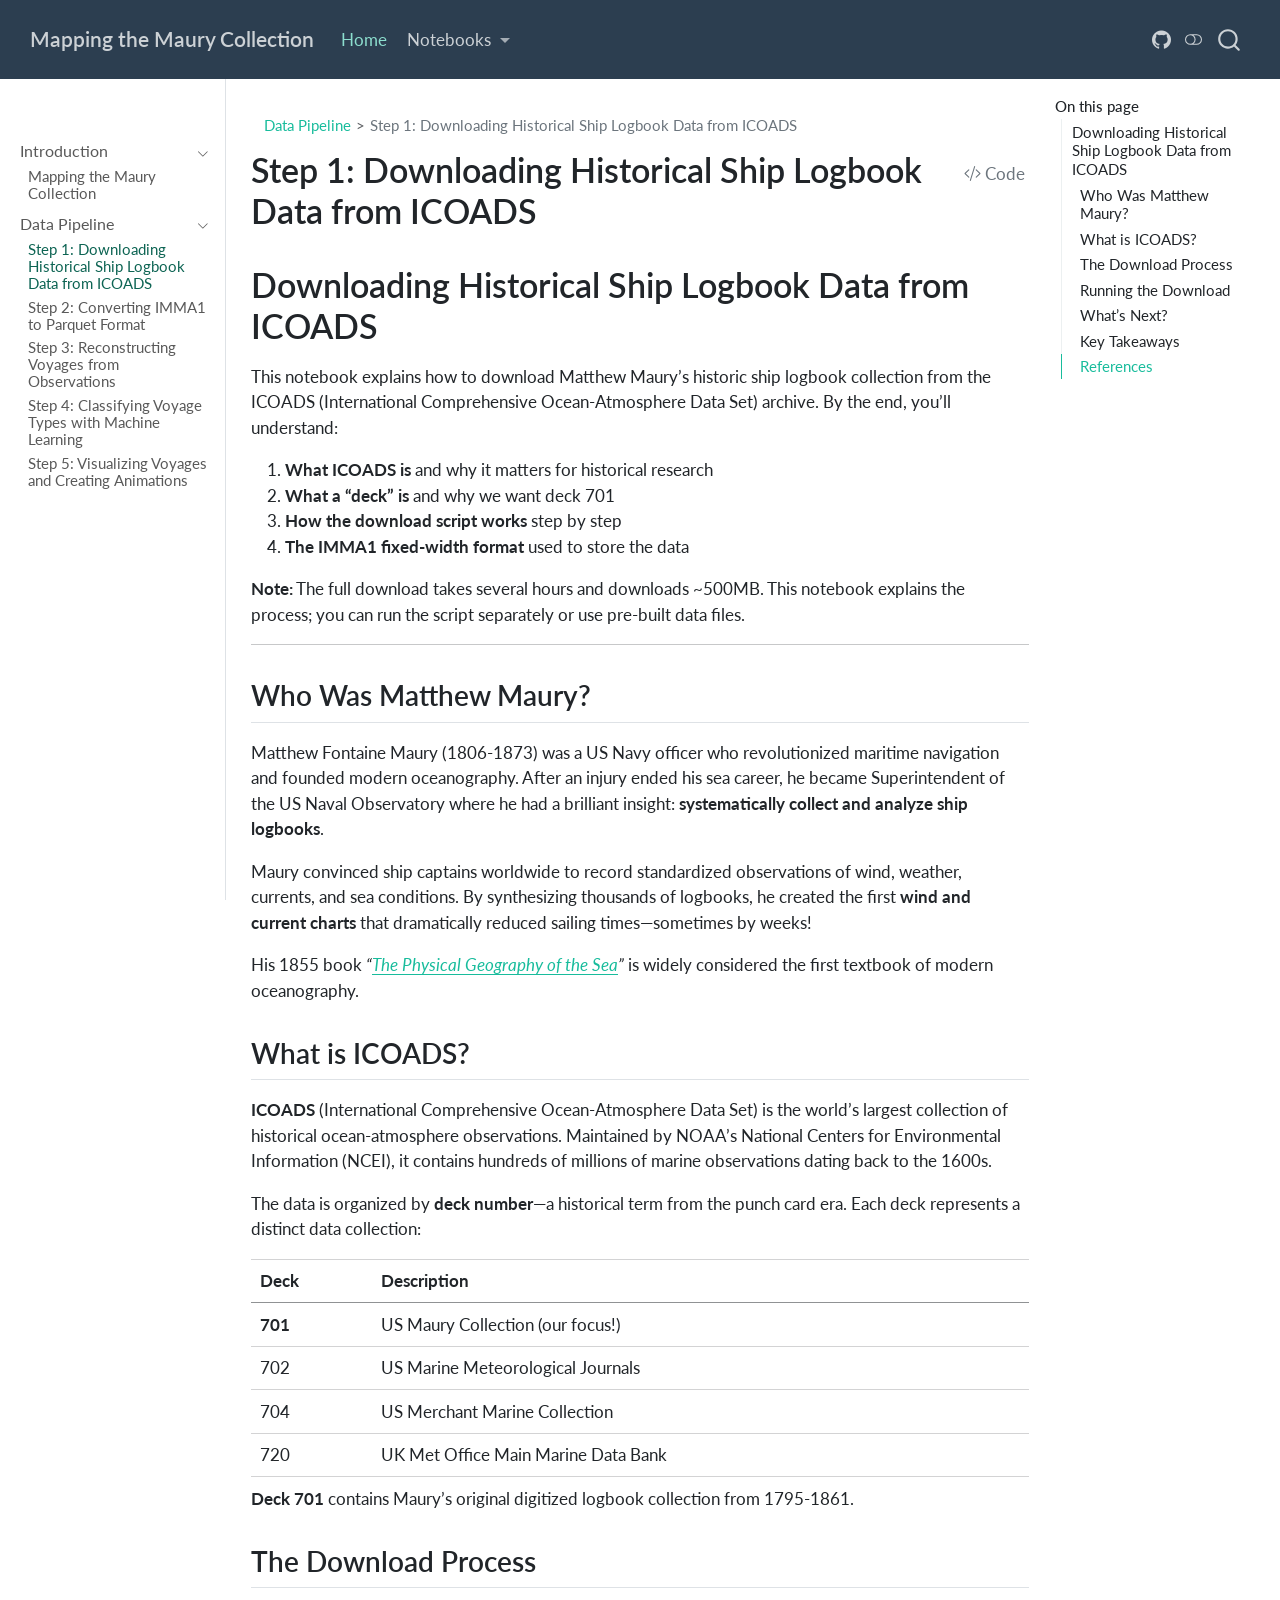
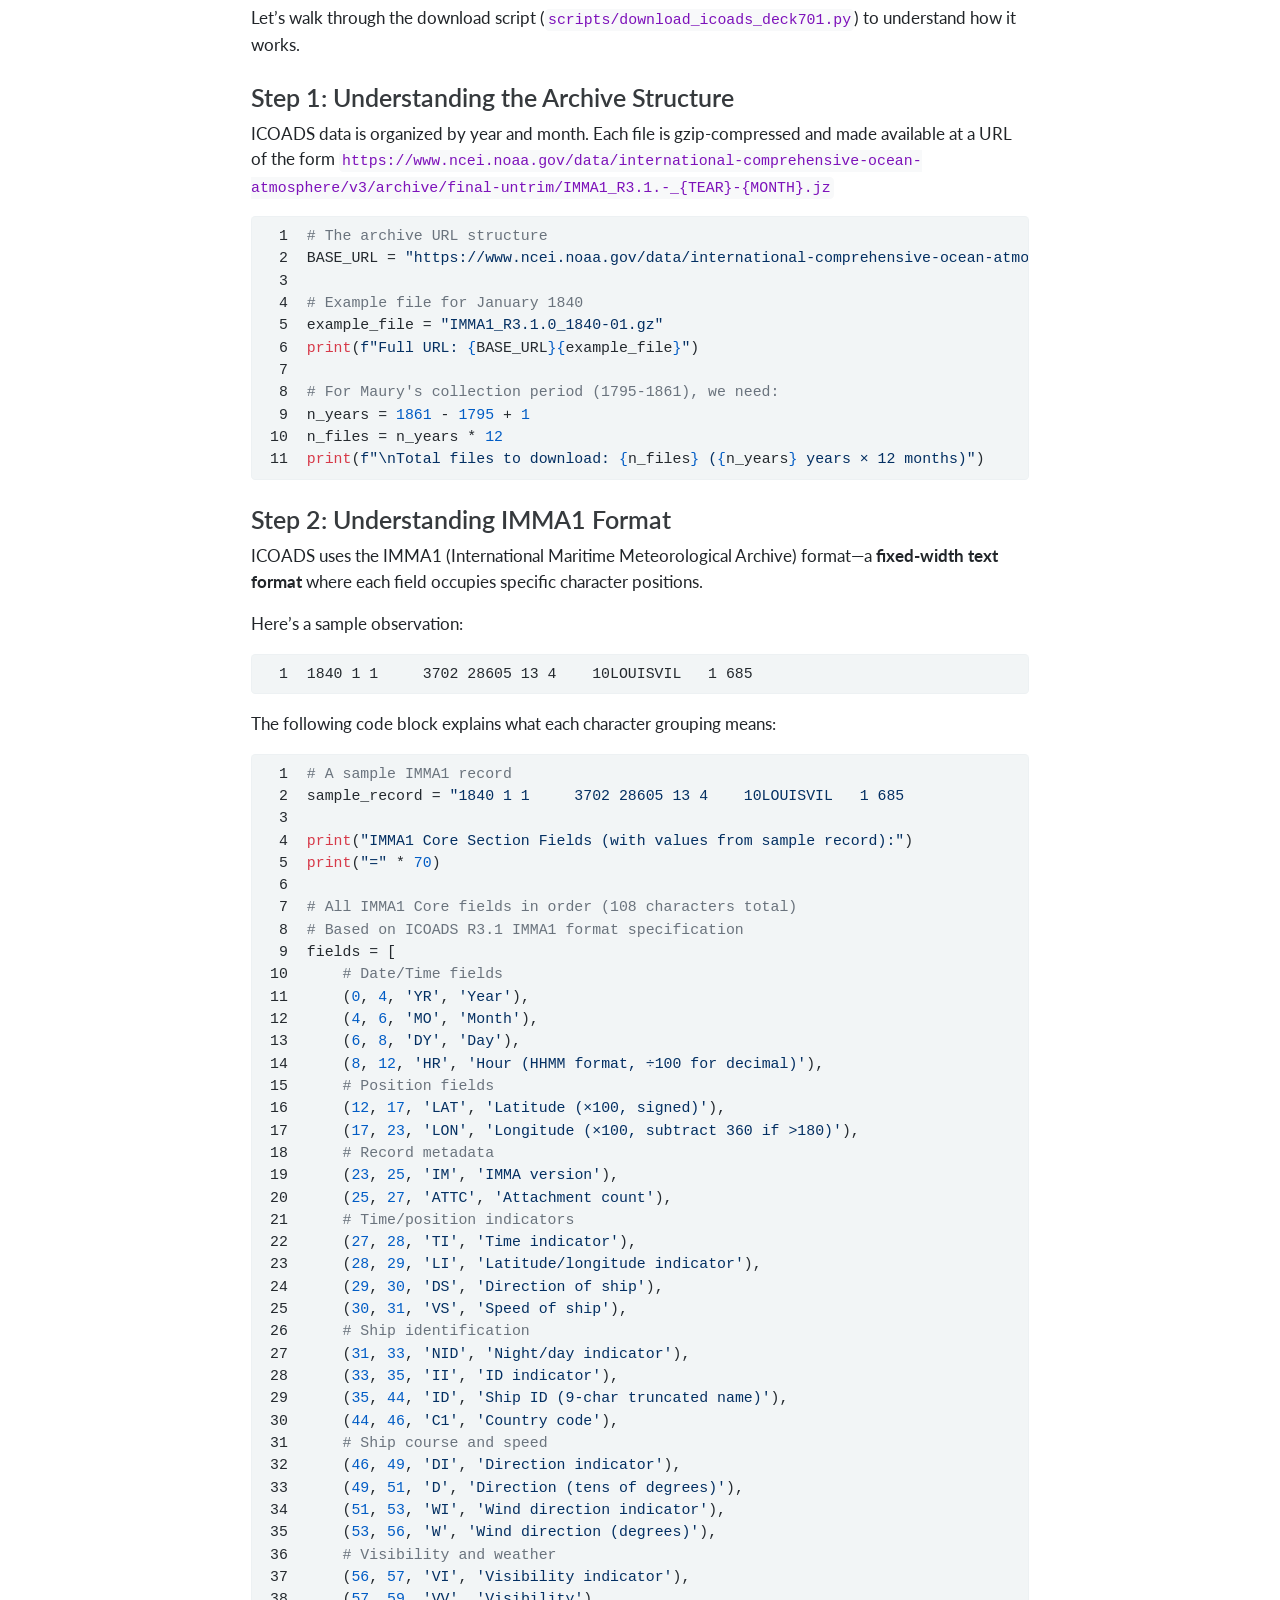
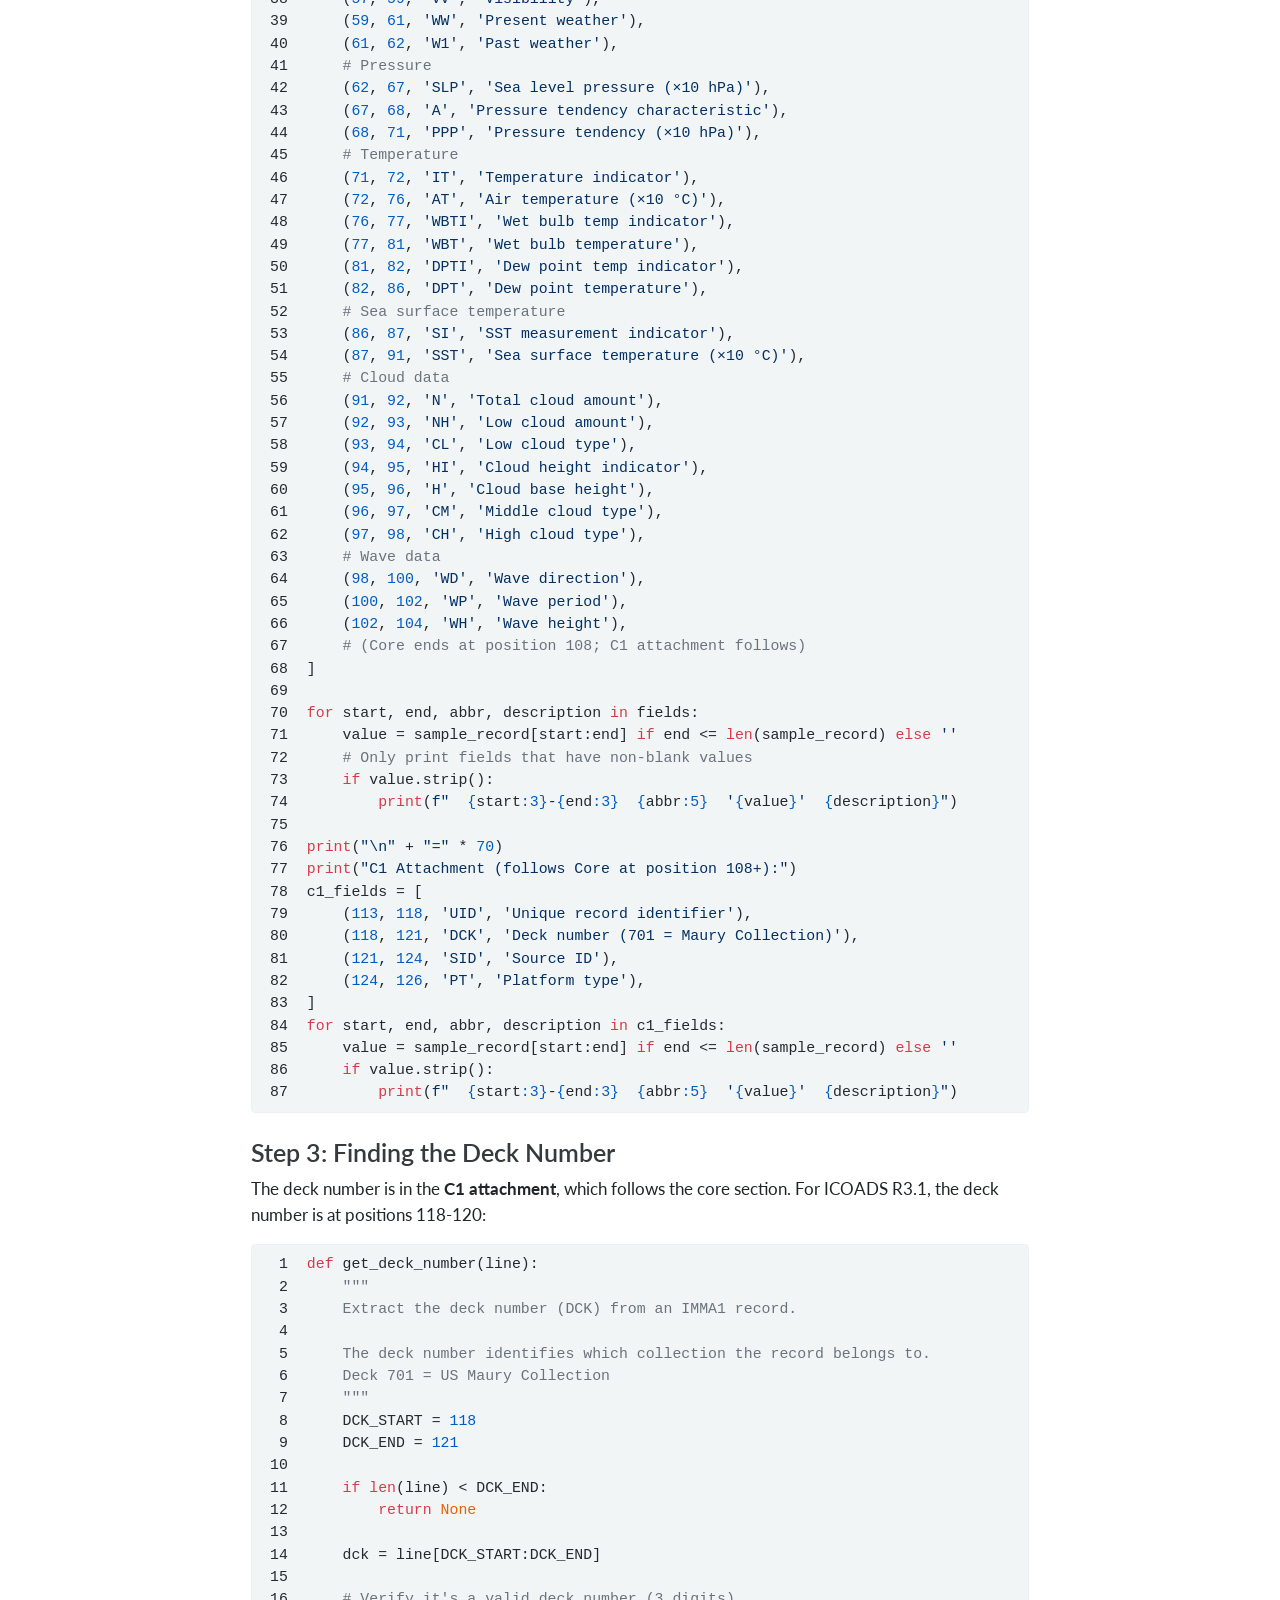
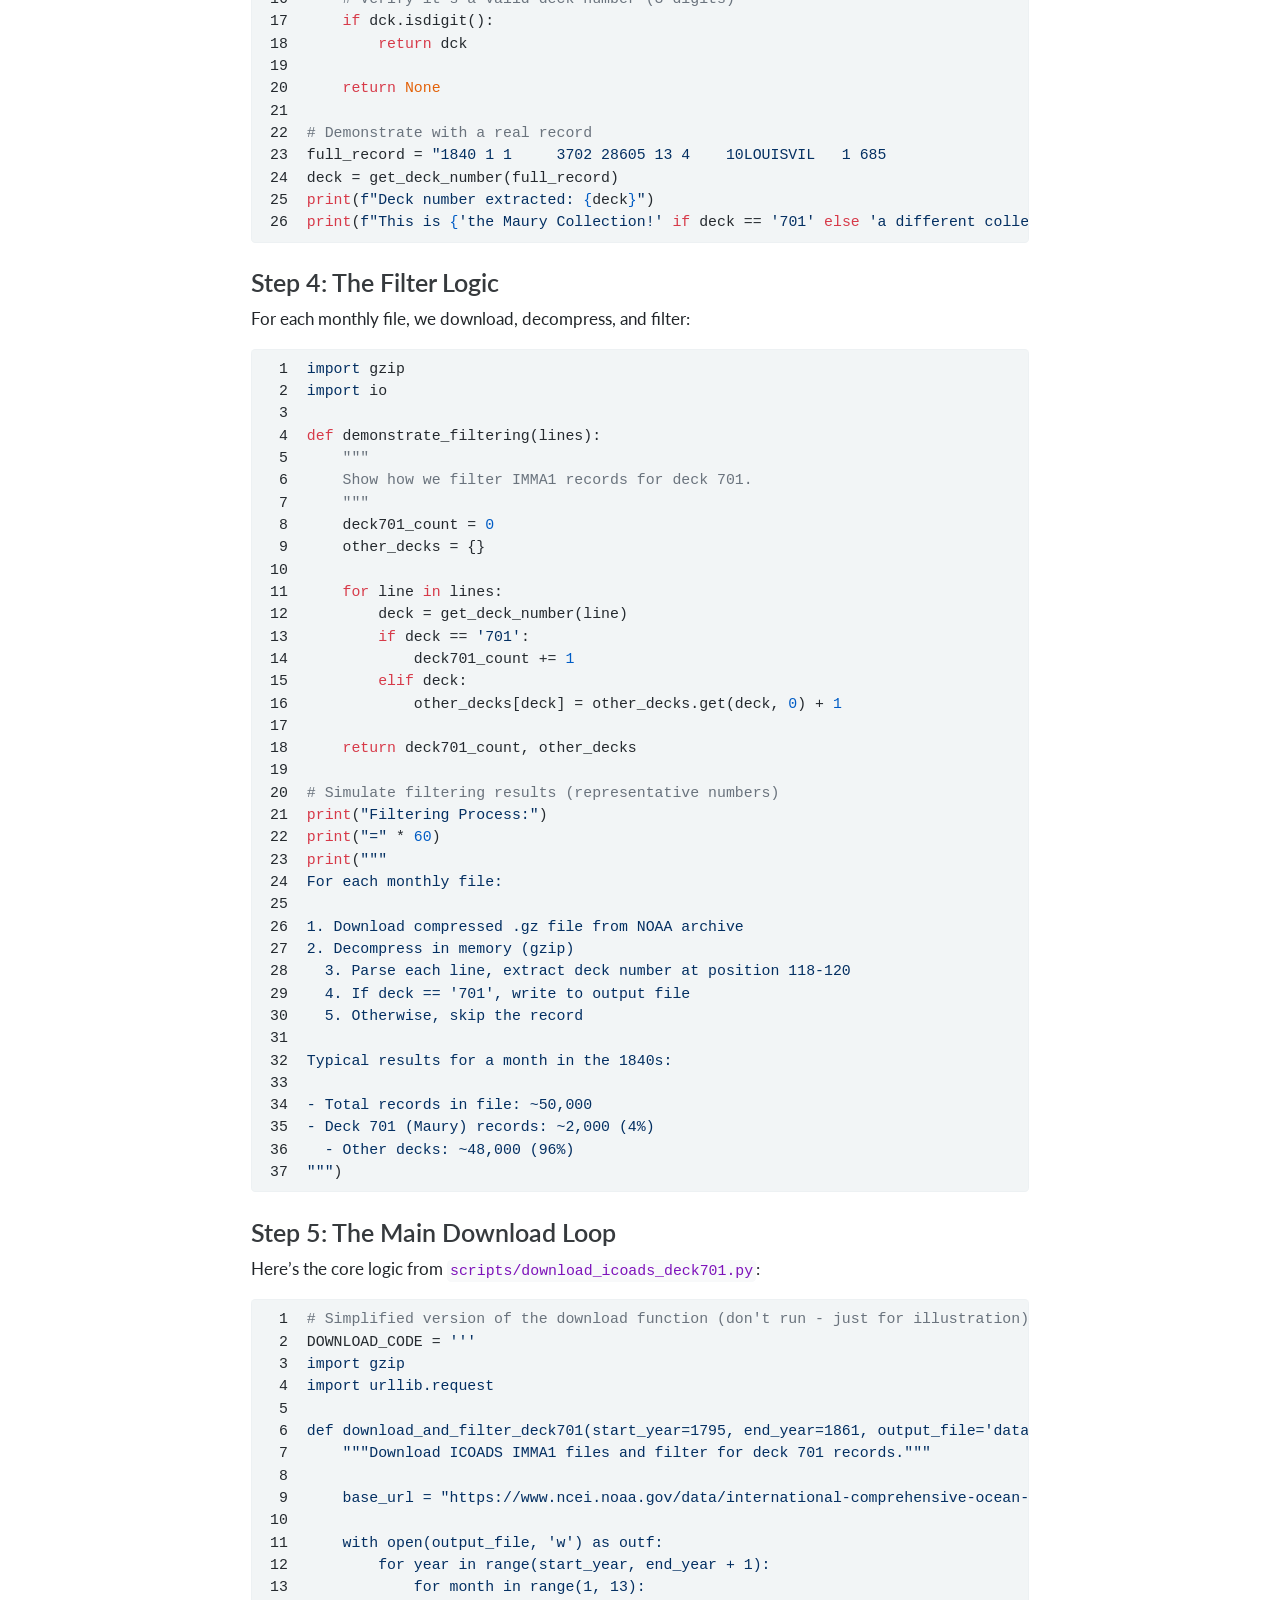
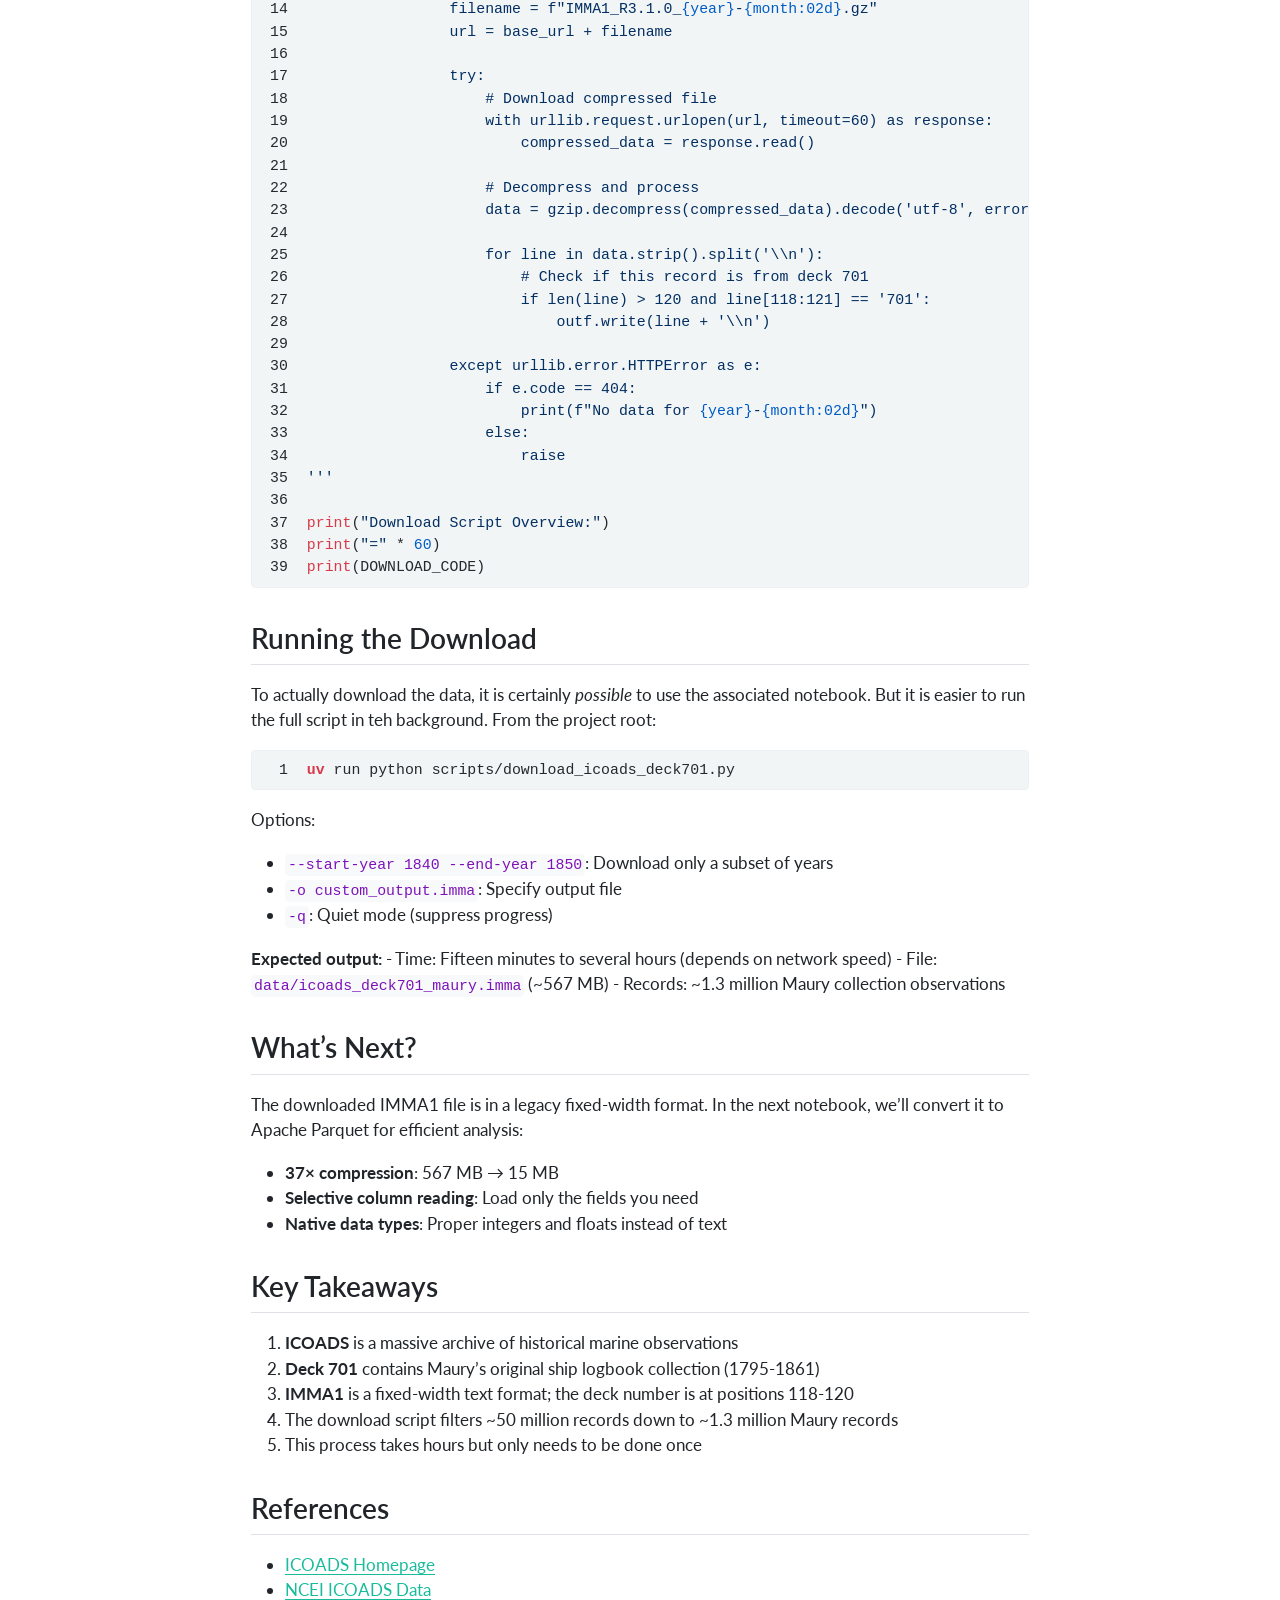
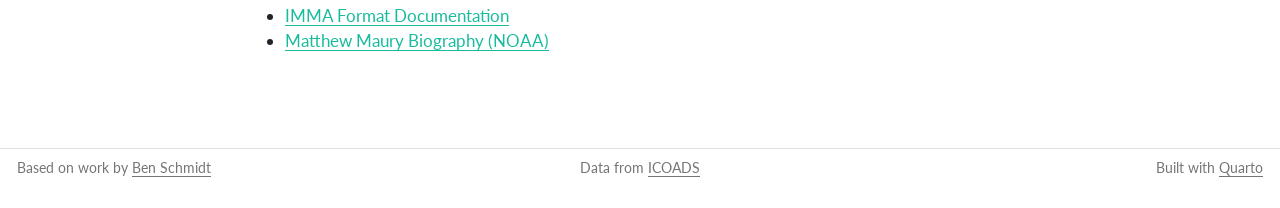
==== notebooks/01_download_icoads.html @ 95c48d53 "Built site for gh-pages" ====
<!DOCTYPE html>
<html xmlns="http://www.w3.org/1999/xhtml" lang="en" xml:lang="en"><head>

<meta charset="utf-8">
<meta name="generator" content="quarto-1.7.29">

<meta name="viewport" content="width=device-width, initial-scale=1.0, user-scalable=yes">


<title>Step 1: Downloading Historical Ship Logbook Data from ICOADS – Mapping the Maury Collection</title>
<style>
code{white-space: pre-wrap;}
span.smallcaps{font-variant: small-caps;}
div.columns{display: flex; gap: min(4vw, 1.5em);}
div.column{flex: auto; overflow-x: auto;}
div.hanging-indent{margin-left: 1.5em; text-indent: -1.5em;}
ul.task-list{list-style: none;}
ul.task-list li input[type="checkbox"] {
  width: 0.8em;
  margin: 0 0.8em 0.2em -1em; /* quarto-specific, see https://github.com/quarto-dev/quarto-cli/issues/4556 */ 
  vertical-align: middle;
}
/* CSS for syntax highlighting */
html { -webkit-text-size-adjust: 100%; }
pre > code.sourceCode { white-space: pre; position: relative; }
pre > code.sourceCode > span { display: inline-block; line-height: 1.25; }
pre > code.sourceCode > span:empty { height: 1.2em; }
.sourceCode { overflow: visible; }
code.sourceCode > span { color: inherit; text-decoration: inherit; }
div.sourceCode { margin: 1em 0; }
pre.sourceCode { margin: 0; }
@media screen {
div.sourceCode { overflow: auto; }
}
@media print {
pre > code.sourceCode { white-space: pre-wrap; }
pre > code.sourceCode > span { text-indent: -5em; padding-left: 5em; }
}
pre.numberSource code
  { counter-reset: source-line 0; }
pre.numberSource code > span
  { position: relative; left: -4em; counter-increment: source-line; }
pre.numberSource code > span > a:first-child::before
  { content: counter(source-line);
    position: relative; left: -1em; text-align: right; vertical-align: baseline;
    border: none; display: inline-block;
    -webkit-touch-callout: none; -webkit-user-select: none;
    -khtml-user-select: none; -moz-user-select: none;
    -ms-user-select: none; user-select: none;
    padding: 0 4px; width: 4em;
  }
pre.numberSource { margin-left: 3em;  padding-left: 4px; }
div.sourceCode
  {   }
@media screen {
pre > code.sourceCode > span > a:first-child::before { text-decoration: underline; }
}
</style>


<script src="../site_libs/quarto-nav/quarto-nav.js"></script>
<script src="../site_libs/quarto-nav/headroom.min.js"></script>
<script src="../site_libs/clipboard/clipboard.min.js"></script>
<script src="../site_libs/quarto-search/autocomplete.umd.js"></script>
<script src="../site_libs/quarto-search/fuse.min.js"></script>
<script src="../site_libs/quarto-search/quarto-search.js"></script>
<meta name="quarto:offset" content="../">
<script src="../site_libs/quarto-html/quarto.js" type="module"></script>
<script src="../site_libs/quarto-html/tabsets/tabsets.js" type="module"></script>
<script src="../site_libs/quarto-html/popper.min.js"></script>
<script src="../site_libs/quarto-html/tippy.umd.min.js"></script>
<script src="../site_libs/quarto-html/anchor.min.js"></script>
<link href="../site_libs/quarto-html/tippy.css" rel="stylesheet">
<link href="../site_libs/quarto-html/quarto-syntax-highlighting-bcbce66894bfa8e7e94e40e0186b9bb8.css" rel="stylesheet" class="quarto-color-scheme" id="quarto-text-highlighting-styles">
<link href="../site_libs/quarto-html/quarto-syntax-highlighting-dark-4e7a6ecc11b04d2331dcee725084a9de.css" rel="stylesheet" class="quarto-color-scheme quarto-color-alternate" id="quarto-text-highlighting-styles">
<link href="../site_libs/quarto-html/quarto-syntax-highlighting-bcbce66894bfa8e7e94e40e0186b9bb8.css" rel="stylesheet" class="quarto-color-scheme-extra" id="quarto-text-highlighting-styles">
<script src="../site_libs/bootstrap/bootstrap.min.js"></script>
<link href="../site_libs/bootstrap/bootstrap-icons.css" rel="stylesheet">
<link href="../site_libs/bootstrap/bootstrap-3a2f3671387184ead6911a8887545cfe.min.css" rel="stylesheet" append-hash="true" class="quarto-color-scheme" id="quarto-bootstrap" data-mode="light">
<link href="../site_libs/bootstrap/bootstrap-dark-a3474c4e671de74f2cc29ca289497754.min.css" rel="stylesheet" append-hash="true" class="quarto-color-scheme quarto-color-alternate" id="quarto-bootstrap" data-mode="dark">
<link href="../site_libs/bootstrap/bootstrap-3a2f3671387184ead6911a8887545cfe.min.css" rel="stylesheet" append-hash="true" class="quarto-color-scheme-extra" id="quarto-bootstrap" data-mode="light">
<script id="quarto-search-options" type="application/json">{
  "location": "navbar",
  "copy-button": false,
  "collapse-after": 3,
  "panel-placement": "end",
  "type": "overlay",
  "limit": 50,
  "keyboard-shortcut": [
    "f",
    "/",
    "s"
  ],
  "show-item-context": false,
  "language": {
    "search-no-results-text": "No results",
    "search-matching-documents-text": "matching documents",
    "search-copy-link-title": "Copy link to search",
    "search-hide-matches-text": "Hide additional matches",
    "search-more-match-text": "more match in this document",
    "search-more-matches-text": "more matches in this document",
    "search-clear-button-title": "Clear",
    "search-text-placeholder": "",
    "search-detached-cancel-button-title": "Cancel",
    "search-submit-button-title": "Submit",
    "search-label": "Search"
  }
}</script>


<link rel="stylesheet" href="../styles.css">
</head>

<body class="nav-sidebar docked nav-fixed quarto-light"><script id="quarto-html-before-body" type="application/javascript">
    const toggleBodyColorMode = (bsSheetEl) => {
      const mode = bsSheetEl.getAttribute("data-mode");
      const bodyEl = window.document.querySelector("body");
      if (mode === "dark") {
        bodyEl.classList.add("quarto-dark");
        bodyEl.classList.remove("quarto-light");
      } else {
        bodyEl.classList.add("quarto-light");
        bodyEl.classList.remove("quarto-dark");
      }
    }
    const toggleBodyColorPrimary = () => {
      const bsSheetEl = window.document.querySelector("link#quarto-bootstrap:not([rel=disabled-stylesheet])");
      if (bsSheetEl) {
        toggleBodyColorMode(bsSheetEl);
      }
    }
    const setColorSchemeToggle = (alternate) => {
      const toggles = window.document.querySelectorAll('.quarto-color-scheme-toggle');
      for (let i=0; i < toggles.length; i++) {
        const toggle = toggles[i];
        if (toggle) {
          if (alternate) {
            toggle.classList.add("alternate");
          } else {
            toggle.classList.remove("alternate");
          }
        }
      }
    };
    const toggleColorMode = (alternate) => {
      // Switch the stylesheets
      const primaryStylesheets = window.document.querySelectorAll('link.quarto-color-scheme:not(.quarto-color-alternate)');
      const alternateStylesheets = window.document.querySelectorAll('link.quarto-color-scheme.quarto-color-alternate');
      manageTransitions('#quarto-margin-sidebar .nav-link', false);
      if (alternate) {
        // note: dark is layered on light, we don't disable primary!
        enableStylesheet(alternateStylesheets);
        for (const sheetNode of alternateStylesheets) {
          if (sheetNode.id === "quarto-bootstrap") {
            toggleBodyColorMode(sheetNode);
          }
        }
      } else {
        disableStylesheet(alternateStylesheets);
        enableStylesheet(primaryStylesheets)
        toggleBodyColorPrimary();
      }
      manageTransitions('#quarto-margin-sidebar .nav-link', true);
      // Switch the toggles
      setColorSchemeToggle(alternate)
      // Hack to workaround the fact that safari doesn't
      // properly recolor the scrollbar when toggling (#1455)
      if (navigator.userAgent.indexOf('Safari') > 0 && navigator.userAgent.indexOf('Chrome') == -1) {
        manageTransitions("body", false);
        window.scrollTo(0, 1);
        setTimeout(() => {
          window.scrollTo(0, 0);
          manageTransitions("body", true);
        }, 40);
      }
    }
    const disableStylesheet = (stylesheets) => {
      for (let i=0; i < stylesheets.length; i++) {
        const stylesheet = stylesheets[i];
        stylesheet.rel = 'disabled-stylesheet';
      }
    }
    const enableStylesheet = (stylesheets) => {
      for (let i=0; i < stylesheets.length; i++) {
        const stylesheet = stylesheets[i];
        if(stylesheet.rel !== 'stylesheet') { // for Chrome, which will still FOUC without this check
          stylesheet.rel = 'stylesheet';
        }
      }
    }
    const manageTransitions = (selector, allowTransitions) => {
      const els = window.document.querySelectorAll(selector);
      for (let i=0; i < els.length; i++) {
        const el = els[i];
        if (allowTransitions) {
          el.classList.remove('notransition');
        } else {
          el.classList.add('notransition');
        }
      }
    }
    const isFileUrl = () => {
      return window.location.protocol === 'file:';
    }
    const hasAlternateSentinel = () => {
      let styleSentinel = getColorSchemeSentinel();
      if (styleSentinel !== null) {
        return styleSentinel === "alternate";
      } else {
        return false;
      }
    }
    const setStyleSentinel = (alternate) => {
      const value = alternate ? "alternate" : "default";
      if (!isFileUrl()) {
        window.localStorage.setItem("quarto-color-scheme", value);
      } else {
        localAlternateSentinel = value;
      }
    }
    const getColorSchemeSentinel = () => {
      if (!isFileUrl()) {
        const storageValue = window.localStorage.getItem("quarto-color-scheme");
        return storageValue != null ? storageValue : localAlternateSentinel;
      } else {
        return localAlternateSentinel;
      }
    }
    const toggleGiscusIfUsed = (isAlternate, darkModeDefault) => {
      const baseTheme = document.querySelector('#giscus-base-theme')?.value ?? 'light';
      const alternateTheme = document.querySelector('#giscus-alt-theme')?.value ?? 'dark';
      let newTheme = '';
      if(authorPrefersDark) {
        newTheme = isAlternate ? baseTheme : alternateTheme;
      } else {
        newTheme = isAlternate ? alternateTheme : baseTheme;
      }
      const changeGiscusTheme = () => {
        // From: https://github.com/giscus/giscus/issues/336
        const sendMessage = (message) => {
          const iframe = document.querySelector('iframe.giscus-frame');
          if (!iframe) return;
          iframe.contentWindow.postMessage({ giscus: message }, 'https://giscus.app');
        }
        sendMessage({
          setConfig: {
            theme: newTheme
          }
        });
      }
      const isGiscussLoaded = window.document.querySelector('iframe.giscus-frame') !== null;
      if (isGiscussLoaded) {
        changeGiscusTheme();
      }
    };
    const authorPrefersDark = false;
    const darkModeDefault = authorPrefersDark;
      document.querySelector('link#quarto-text-highlighting-styles.quarto-color-scheme-extra').rel = 'disabled-stylesheet';
      document.querySelector('link#quarto-bootstrap.quarto-color-scheme-extra').rel = 'disabled-stylesheet';
    let localAlternateSentinel = darkModeDefault ? 'alternate' : 'default';
    // Dark / light mode switch
    window.quartoToggleColorScheme = () => {
      // Read the current dark / light value
      let toAlternate = !hasAlternateSentinel();
      toggleColorMode(toAlternate);
      setStyleSentinel(toAlternate);
      toggleGiscusIfUsed(toAlternate, darkModeDefault);
    };
    // Switch to dark mode if need be
    if (hasAlternateSentinel()) {
      toggleColorMode(true);
    } else {
      toggleColorMode(false);
    }
  </script>

<div id="quarto-search-results"></div>
  <header id="quarto-header" class="headroom fixed-top">
    <nav class="navbar navbar-expand-lg " data-bs-theme="dark">
      <div class="navbar-container container-fluid">
      <div class="navbar-brand-container mx-auto">
    <a class="navbar-brand" href="../index.html">
    <span class="navbar-title">Mapping the Maury Collection</span>
    </a>
  </div>
            <div id="quarto-search" class="" title="Search"></div>
          <button class="navbar-toggler" type="button" data-bs-toggle="collapse" data-bs-target="#navbarCollapse" aria-controls="navbarCollapse" role="menu" aria-expanded="false" aria-label="Toggle navigation" onclick="if (window.quartoToggleHeadroom) { window.quartoToggleHeadroom(); }">
  <span class="navbar-toggler-icon"></span>
</button>
          <div class="collapse navbar-collapse" id="navbarCollapse">
            <ul class="navbar-nav navbar-nav-scroll me-auto">
  <li class="nav-item">
    <a class="nav-link active" href="../index.html" aria-current="page"> 
<span class="menu-text">Home</span></a>
  </li>  
  <li class="nav-item dropdown ">
    <a class="nav-link dropdown-toggle" href="#" id="nav-menu-notebooks" role="link" data-bs-toggle="dropdown" aria-expanded="false">
 <span class="menu-text">Notebooks</span>
    </a>
    <ul class="dropdown-menu" aria-labelledby="nav-menu-notebooks">    
        <li>
    <a class="dropdown-item" href="../notebooks/01_download_icoads.html">
 <span class="dropdown-text">1. Download ICOADS Data</span></a>
  </li>  
        <li>
    <a class="dropdown-item" href="../notebooks/02_imma_to_parquet.html">
 <span class="dropdown-text">2. Parse IMMA Format</span></a>
  </li>  
        <li>
    <a class="dropdown-item" href="../notebooks/03_reconstruct_voyages.html">
 <span class="dropdown-text">3. Reconstruct Voyages</span></a>
  </li>  
        <li>
    <a class="dropdown-item" href="../notebooks/04_classify_voyages.html">
 <span class="dropdown-text">4. Classify Voyages</span></a>
  </li>  
        <li>
    <a class="dropdown-item" href="../notebooks/05_visualize_voyages.html">
 <span class="dropdown-text">5. Visualize Results</span></a>
  </li>  
    </ul>
  </li>
</ul>
            <ul class="navbar-nav navbar-nav-scroll ms-auto">
  <li class="nav-item compact">
    <a class="nav-link" href="https://github.com/example/maury-notebooks"> <i class="bi bi-github" role="img" aria-label="GitHub">
</i> 
<span class="menu-text"></span></a>
  </li>  
</ul>
          </div> <!-- /navcollapse -->
            <div class="quarto-navbar-tools">
  <a href="" class="quarto-color-scheme-toggle quarto-navigation-tool  px-1" onclick="window.quartoToggleColorScheme(); return false;" title="Toggle dark mode"><i class="bi"></i></a>
</div>
      </div> <!-- /container-fluid -->
    </nav>
  <nav class="quarto-secondary-nav">
    <div class="container-fluid d-flex">
      <button type="button" class="quarto-btn-toggle btn" data-bs-toggle="collapse" role="button" data-bs-target=".quarto-sidebar-collapse-item" aria-controls="quarto-sidebar" aria-expanded="false" aria-label="Toggle sidebar navigation" onclick="if (window.quartoToggleHeadroom) { window.quartoToggleHeadroom(); }">
        <i class="bi bi-layout-text-sidebar-reverse"></i>
      </button>
        <nav class="quarto-page-breadcrumbs" aria-label="breadcrumb"><ol class="breadcrumb"><li class="breadcrumb-item"><a href="../notebooks/01_download_icoads.html">Data Pipeline</a></li><li class="breadcrumb-item"><a href="../notebooks/01_download_icoads.html">Step 1: Downloading Historical Ship Logbook Data from ICOADS</a></li></ol></nav>
        <a class="flex-grow-1" role="navigation" data-bs-toggle="collapse" data-bs-target=".quarto-sidebar-collapse-item" aria-controls="quarto-sidebar" aria-expanded="false" aria-label="Toggle sidebar navigation" onclick="if (window.quartoToggleHeadroom) { window.quartoToggleHeadroom(); }">      
        </a>
      <button type="button" class="btn quarto-search-button" aria-label="Search" onclick="window.quartoOpenSearch();">
        <i class="bi bi-search"></i>
      </button>
    </div>
  </nav>
</header>
<!-- content -->
<div id="quarto-content" class="quarto-container page-columns page-rows-contents page-layout-article page-navbar">
<!-- sidebar -->
  <nav id="quarto-sidebar" class="sidebar collapse collapse-horizontal quarto-sidebar-collapse-item sidebar-navigation docked overflow-auto">
        <div class="mt-2 flex-shrink-0 align-items-center">
        <div class="sidebar-search">
        <div id="quarto-search" class="" title="Search"></div>
        </div>
        </div>
    <div class="sidebar-menu-container"> 
    <ul class="list-unstyled mt-1">
        <li class="sidebar-item sidebar-item-section">
      <div class="sidebar-item-container"> 
            <a class="sidebar-item-text sidebar-link text-start" data-bs-toggle="collapse" data-bs-target="#quarto-sidebar-section-1" role="navigation" aria-expanded="true">
 <span class="menu-text">Introduction</span></a>
          <a class="sidebar-item-toggle text-start" data-bs-toggle="collapse" data-bs-target="#quarto-sidebar-section-1" role="navigation" aria-expanded="true" aria-label="Toggle section">
            <i class="bi bi-chevron-right ms-2"></i>
          </a> 
      </div>
      <ul id="quarto-sidebar-section-1" class="collapse list-unstyled sidebar-section depth1 show">  
          <li class="sidebar-item">
  <div class="sidebar-item-container"> 
  <a href="../index.html" class="sidebar-item-text sidebar-link">
 <span class="menu-text">Mapping the Maury Collection</span></a>
  </div>
</li>
      </ul>
  </li>
        <li class="sidebar-item sidebar-item-section">
      <div class="sidebar-item-container"> 
            <a class="sidebar-item-text sidebar-link text-start" data-bs-toggle="collapse" data-bs-target="#quarto-sidebar-section-2" role="navigation" aria-expanded="true">
 <span class="menu-text">Data Pipeline</span></a>
          <a class="sidebar-item-toggle text-start" data-bs-toggle="collapse" data-bs-target="#quarto-sidebar-section-2" role="navigation" aria-expanded="true" aria-label="Toggle section">
            <i class="bi bi-chevron-right ms-2"></i>
          </a> 
      </div>
      <ul id="quarto-sidebar-section-2" class="collapse list-unstyled sidebar-section depth1 show">  
          <li class="sidebar-item">
  <div class="sidebar-item-container"> 
  <a href="../notebooks/01_download_icoads.html" class="sidebar-item-text sidebar-link active">
 <span class="menu-text">Step 1: Downloading Historical Ship Logbook Data from ICOADS</span></a>
  </div>
</li>
          <li class="sidebar-item">
  <div class="sidebar-item-container"> 
  <a href="../notebooks/02_imma_to_parquet.html" class="sidebar-item-text sidebar-link">
 <span class="menu-text">Step 2: Converting IMMA1 to Parquet Format</span></a>
  </div>
</li>
          <li class="sidebar-item">
  <div class="sidebar-item-container"> 
  <a href="../notebooks/03_reconstruct_voyages.html" class="sidebar-item-text sidebar-link">
 <span class="menu-text">Step 3: Reconstructing Voyages from Observations</span></a>
  </div>
</li>
          <li class="sidebar-item">
  <div class="sidebar-item-container"> 
  <a href="../notebooks/04_classify_voyages.html" class="sidebar-item-text sidebar-link">
 <span class="menu-text">Step 4: Classifying Voyage Types with Machine Learning</span></a>
  </div>
</li>
          <li class="sidebar-item">
  <div class="sidebar-item-container"> 
  <a href="../notebooks/05_visualize_voyages.html" class="sidebar-item-text sidebar-link">
 <span class="menu-text">Step 5: Visualizing Voyages and Creating Animations</span></a>
  </div>
</li>
      </ul>
  </li>
    </ul>
    </div>
</nav>
<div id="quarto-sidebar-glass" class="quarto-sidebar-collapse-item" data-bs-toggle="collapse" data-bs-target=".quarto-sidebar-collapse-item"></div>
<!-- margin-sidebar -->
    <div id="quarto-margin-sidebar" class="sidebar margin-sidebar">
        <nav id="TOC" role="doc-toc" class="toc-active">
    <h2 id="toc-title">On this page</h2>
   
  <ul>
  <li><a href="#downloading-historical-ship-logbook-data-from-icoads" id="toc-downloading-historical-ship-logbook-data-from-icoads" class="nav-link active" data-scroll-target="#downloading-historical-ship-logbook-data-from-icoads">Downloading Historical Ship Logbook Data from ICOADS</a>
  <ul class="collapse">
  <li><a href="#who-was-matthew-maury" id="toc-who-was-matthew-maury" class="nav-link" data-scroll-target="#who-was-matthew-maury">Who Was Matthew Maury?</a></li>
  <li><a href="#what-is-icoads" id="toc-what-is-icoads" class="nav-link" data-scroll-target="#what-is-icoads">What is ICOADS?</a></li>
  <li><a href="#the-download-process" id="toc-the-download-process" class="nav-link" data-scroll-target="#the-download-process">The Download Process</a>
  <ul class="collapse">
  <li><a href="#step-1-understanding-the-archive-structure" id="toc-step-1-understanding-the-archive-structure" class="nav-link" data-scroll-target="#step-1-understanding-the-archive-structure">Step 1: Understanding the Archive Structure</a></li>
  <li><a href="#step-2-understanding-imma1-format" id="toc-step-2-understanding-imma1-format" class="nav-link" data-scroll-target="#step-2-understanding-imma1-format">Step 2: Understanding IMMA1 Format</a></li>
  <li><a href="#step-3-finding-the-deck-number" id="toc-step-3-finding-the-deck-number" class="nav-link" data-scroll-target="#step-3-finding-the-deck-number">Step 3: Finding the Deck Number</a></li>
  <li><a href="#step-4-the-filter-logic" id="toc-step-4-the-filter-logic" class="nav-link" data-scroll-target="#step-4-the-filter-logic">Step 4: The Filter Logic</a></li>
  <li><a href="#step-5-the-main-download-loop" id="toc-step-5-the-main-download-loop" class="nav-link" data-scroll-target="#step-5-the-main-download-loop">Step 5: The Main Download Loop</a></li>
  </ul></li>
  <li><a href="#running-the-download" id="toc-running-the-download" class="nav-link" data-scroll-target="#running-the-download">Running the Download</a></li>
  <li><a href="#whats-next" id="toc-whats-next" class="nav-link" data-scroll-target="#whats-next">What’s Next?</a></li>
  <li><a href="#key-takeaways" id="toc-key-takeaways" class="nav-link" data-scroll-target="#key-takeaways">Key Takeaways</a></li>
  <li><a href="#references" id="toc-references" class="nav-link" data-scroll-target="#references">References</a></li>
  </ul></li>
  </ul>
</nav>
    </div>
<!-- main -->
<main class="content" id="quarto-document-content">


<header id="title-block-header" class="quarto-title-block default"><nav class="quarto-page-breadcrumbs quarto-title-breadcrumbs d-none d-lg-block" aria-label="breadcrumb"><ol class="breadcrumb"><li class="breadcrumb-item"><a href="../notebooks/01_download_icoads.html">Data Pipeline</a></li><li class="breadcrumb-item"><a href="../notebooks/01_download_icoads.html">Step 1: Downloading Historical Ship Logbook Data from ICOADS</a></li></ol></nav>
<div class="quarto-title">
<div class="quarto-title-block"><div><h1 class="title">Step 1: Downloading Historical Ship Logbook Data from ICOADS</h1><button type="button" class="btn code-tools-button" id="quarto-code-tools-source"><i class="bi"></i> Code</button></div></div>
</div>



<div class="quarto-title-meta">

    
  
    
  </div>
  


</header>


<section id="downloading-historical-ship-logbook-data-from-icoads" class="level1">
<h1>Downloading Historical Ship Logbook Data from ICOADS</h1>
<p>This notebook explains how to download Matthew Maury’s historic ship logbook collection from the ICOADS (International Comprehensive Ocean-Atmosphere Data Set) archive. By the end, you’ll understand:</p>
<ol type="1">
<li><strong>What ICOADS is</strong> and why it matters for historical research</li>
<li><strong>What a “deck” is</strong> and why we want deck 701</li>
<li><strong>How the download script works</strong> step by step</li>
<li><strong>The IMMA1 fixed-width format</strong> used to store the data</li>
</ol>
<p><strong>Note:</strong> The full download takes several hours and downloads ~500MB. This notebook explains the process; you can run the script separately or use pre-built data files.</p>
<hr>
<section id="who-was-matthew-maury" class="level2">
<h2 class="anchored" data-anchor-id="who-was-matthew-maury">Who Was Matthew Maury?</h2>
<p>Matthew Fontaine Maury (1806-1873) was a US Navy officer who revolutionized maritime navigation and founded modern oceanography. After an injury ended his sea career, he became Superintendent of the US Naval Observatory where he had a brilliant insight: <strong>systematically collect and analyze ship logbooks</strong>.</p>
<p>Maury convinced ship captains worldwide to record standardized observations of wind, weather, currents, and sea conditions. By synthesizing thousands of logbooks, he created the first <strong>wind and current charts</strong> that dramatically reduced sailing times—sometimes by weeks!</p>
<p>His 1855 book <em>“<a href="*https://library.si.edu/digital-library/book/physicalgeograp00maura">The Physical Geography of the Sea</a>”</em> is widely considered the first textbook of modern oceanography.</p>
</section>
<section id="what-is-icoads" class="level2">
<h2 class="anchored" data-anchor-id="what-is-icoads">What is ICOADS?</h2>
<p><strong>ICOADS</strong> (International Comprehensive Ocean-Atmosphere Data Set) is the world’s largest collection of historical ocean-atmosphere observations. Maintained by NOAA’s National Centers for Environmental Information (NCEI), it contains hundreds of millions of marine observations dating back to the 1600s.</p>
<p>The data is organized by <strong>deck number</strong>—a historical term from the punch card era. Each deck represents a distinct data collection:</p>
<table class="caption-top table">
<thead>
<tr class="header">
<th>Deck</th>
<th>Description</th>
</tr>
</thead>
<tbody>
<tr class="odd">
<td><strong>701</strong></td>
<td>US Maury Collection (our focus!)</td>
</tr>
<tr class="even">
<td>702</td>
<td>US Marine Meteorological Journals</td>
</tr>
<tr class="odd">
<td>704</td>
<td>US Merchant Marine Collection</td>
</tr>
<tr class="even">
<td>720</td>
<td>UK Met Office Main Marine Data Bank</td>
</tr>
</tbody>
</table>
<p><strong>Deck 701</strong> contains Maury’s original digitized logbook collection from 1795-1861.</p>
</section>
<section id="the-download-process" class="level2">
<h2 class="anchored" data-anchor-id="the-download-process">The Download Process</h2>
<p>Let’s walk through the download script (<code>scripts/download_icoads_deck701.py</code>) to understand how it works.</p>
<section id="step-1-understanding-the-archive-structure" class="level3">
<h3 class="anchored" data-anchor-id="step-1-understanding-the-archive-structure">Step 1: Understanding the Archive Structure</h3>
<p>ICOADS data is organized by year and month. Each file is gzip-compressed and made available at a URL of the form <code>https://www.ncei.noaa.gov/data/international-comprehensive-ocean-atmosphere/v3/archive/final-untrim/IMMA1_R3.1.-_{TEAR}-{MONTH}.jz</code></p>
<div id="2608e0bd" class="cell">
<div class="sourceCode cell-code" id="cb1"><pre class="sourceCode numberSource python number-lines code-with-copy"><code class="sourceCode python"><span id="cb1-1"><a href="#cb1-1"></a><span class="co"># The archive URL structure</span></span>
<span id="cb1-2"><a href="#cb1-2"></a>BASE_URL <span class="op">=</span> <span class="st">"https://www.ncei.noaa.gov/data/international-comprehensive-ocean-atmosphere/v3/archive/final-untrim/"</span></span>
<span id="cb1-3"><a href="#cb1-3"></a></span>
<span id="cb1-4"><a href="#cb1-4"></a><span class="co"># Example file for January 1840</span></span>
<span id="cb1-5"><a href="#cb1-5"></a>example_file <span class="op">=</span> <span class="st">"IMMA1_R3.1.0_1840-01.gz"</span></span>
<span id="cb1-6"><a href="#cb1-6"></a><span class="bu">print</span>(<span class="ss">f"Full URL: </span><span class="sc">{</span>BASE_URL<span class="sc">}{</span>example_file<span class="sc">}</span><span class="ss">"</span>)</span>
<span id="cb1-7"><a href="#cb1-7"></a></span>
<span id="cb1-8"><a href="#cb1-8"></a><span class="co"># For Maury's collection period (1795-1861), we need:</span></span>
<span id="cb1-9"><a href="#cb1-9"></a>n_years <span class="op">=</span> <span class="dv">1861</span> <span class="op">-</span> <span class="dv">1795</span> <span class="op">+</span> <span class="dv">1</span></span>
<span id="cb1-10"><a href="#cb1-10"></a>n_files <span class="op">=</span> n_years <span class="op">*</span> <span class="dv">12</span></span>
<span id="cb1-11"><a href="#cb1-11"></a><span class="bu">print</span>(<span class="ss">f"</span><span class="ch">\n</span><span class="ss">Total files to download: </span><span class="sc">{</span>n_files<span class="sc">}</span><span class="ss"> (</span><span class="sc">{</span>n_years<span class="sc">}</span><span class="ss"> years × 12 months)"</span>)</span></code><button title="Copy to Clipboard" class="code-copy-button"><i class="bi"></i></button></pre></div>
</div>
</section>
<section id="step-2-understanding-imma1-format" class="level3">
<h3 class="anchored" data-anchor-id="step-2-understanding-imma1-format">Step 2: Understanding IMMA1 Format</h3>
<p>ICOADS uses the IMMA1 (International Maritime Meteorological Archive) format—a <strong>fixed-width text format</strong> where each field occupies specific character positions.</p>
<p>Here’s a sample observation:</p>
<div class="sourceCode" id="cb2"><pre class="sourceCode numberSource text number-lines code-with-copy"><code class="sourceCode"><span id="cb2-1"><a href="#cb2-1"></a>1840 1 1     3702 28605 13 4    10LOUISVIL   1 685                                                           165 20673701 69 5 0 1</span></code><button title="Copy to Clipboard" class="code-copy-button"><i class="bi"></i></button></pre></div>
<p>The following code block explains what each character grouping means:</p>
<div id="b76b701d" class="cell">
<div class="sourceCode cell-code" id="cb3"><pre class="sourceCode numberSource python number-lines code-with-copy"><code class="sourceCode python"><span id="cb3-1"><a href="#cb3-1"></a><span class="co"># A sample IMMA1 record</span></span>
<span id="cb3-2"><a href="#cb3-2"></a>sample_record <span class="op">=</span> <span class="st">"1840 1 1     3702 28605 13 4    10LOUISVIL   1 685                                                           165 20673701 69 5 0 1"</span></span>
<span id="cb3-3"><a href="#cb3-3"></a></span>
<span id="cb3-4"><a href="#cb3-4"></a><span class="bu">print</span>(<span class="st">"IMMA1 Core Section Fields (with values from sample record):"</span>)</span>
<span id="cb3-5"><a href="#cb3-5"></a><span class="bu">print</span>(<span class="st">"="</span> <span class="op">*</span> <span class="dv">70</span>)</span>
<span id="cb3-6"><a href="#cb3-6"></a></span>
<span id="cb3-7"><a href="#cb3-7"></a><span class="co"># All IMMA1 Core fields in order (108 characters total)</span></span>
<span id="cb3-8"><a href="#cb3-8"></a><span class="co"># Based on ICOADS R3.1 IMMA1 format specification</span></span>
<span id="cb3-9"><a href="#cb3-9"></a>fields <span class="op">=</span> [</span>
<span id="cb3-10"><a href="#cb3-10"></a>    <span class="co"># Date/Time fields</span></span>
<span id="cb3-11"><a href="#cb3-11"></a>    (<span class="dv">0</span>, <span class="dv">4</span>, <span class="st">'YR'</span>, <span class="st">'Year'</span>),</span>
<span id="cb3-12"><a href="#cb3-12"></a>    (<span class="dv">4</span>, <span class="dv">6</span>, <span class="st">'MO'</span>, <span class="st">'Month'</span>),</span>
<span id="cb3-13"><a href="#cb3-13"></a>    (<span class="dv">6</span>, <span class="dv">8</span>, <span class="st">'DY'</span>, <span class="st">'Day'</span>),</span>
<span id="cb3-14"><a href="#cb3-14"></a>    (<span class="dv">8</span>, <span class="dv">12</span>, <span class="st">'HR'</span>, <span class="st">'Hour (HHMM format, ÷100 for decimal)'</span>),</span>
<span id="cb3-15"><a href="#cb3-15"></a>    <span class="co"># Position fields</span></span>
<span id="cb3-16"><a href="#cb3-16"></a>    (<span class="dv">12</span>, <span class="dv">17</span>, <span class="st">'LAT'</span>, <span class="st">'Latitude (×100, signed)'</span>),</span>
<span id="cb3-17"><a href="#cb3-17"></a>    (<span class="dv">17</span>, <span class="dv">23</span>, <span class="st">'LON'</span>, <span class="st">'Longitude (×100, subtract 360 if &gt;180)'</span>),</span>
<span id="cb3-18"><a href="#cb3-18"></a>    <span class="co"># Record metadata</span></span>
<span id="cb3-19"><a href="#cb3-19"></a>    (<span class="dv">23</span>, <span class="dv">25</span>, <span class="st">'IM'</span>, <span class="st">'IMMA version'</span>),</span>
<span id="cb3-20"><a href="#cb3-20"></a>    (<span class="dv">25</span>, <span class="dv">27</span>, <span class="st">'ATTC'</span>, <span class="st">'Attachment count'</span>),</span>
<span id="cb3-21"><a href="#cb3-21"></a>    <span class="co"># Time/position indicators</span></span>
<span id="cb3-22"><a href="#cb3-22"></a>    (<span class="dv">27</span>, <span class="dv">28</span>, <span class="st">'TI'</span>, <span class="st">'Time indicator'</span>),</span>
<span id="cb3-23"><a href="#cb3-23"></a>    (<span class="dv">28</span>, <span class="dv">29</span>, <span class="st">'LI'</span>, <span class="st">'Latitude/longitude indicator'</span>),</span>
<span id="cb3-24"><a href="#cb3-24"></a>    (<span class="dv">29</span>, <span class="dv">30</span>, <span class="st">'DS'</span>, <span class="st">'Direction of ship'</span>),</span>
<span id="cb3-25"><a href="#cb3-25"></a>    (<span class="dv">30</span>, <span class="dv">31</span>, <span class="st">'VS'</span>, <span class="st">'Speed of ship'</span>),</span>
<span id="cb3-26"><a href="#cb3-26"></a>    <span class="co"># Ship identification</span></span>
<span id="cb3-27"><a href="#cb3-27"></a>    (<span class="dv">31</span>, <span class="dv">33</span>, <span class="st">'NID'</span>, <span class="st">'Night/day indicator'</span>),</span>
<span id="cb3-28"><a href="#cb3-28"></a>    (<span class="dv">33</span>, <span class="dv">35</span>, <span class="st">'II'</span>, <span class="st">'ID indicator'</span>),</span>
<span id="cb3-29"><a href="#cb3-29"></a>    (<span class="dv">35</span>, <span class="dv">44</span>, <span class="st">'ID'</span>, <span class="st">'Ship ID (9-char truncated name)'</span>),</span>
<span id="cb3-30"><a href="#cb3-30"></a>    (<span class="dv">44</span>, <span class="dv">46</span>, <span class="st">'C1'</span>, <span class="st">'Country code'</span>),</span>
<span id="cb3-31"><a href="#cb3-31"></a>    <span class="co"># Ship course and speed</span></span>
<span id="cb3-32"><a href="#cb3-32"></a>    (<span class="dv">46</span>, <span class="dv">49</span>, <span class="st">'DI'</span>, <span class="st">'Direction indicator'</span>),</span>
<span id="cb3-33"><a href="#cb3-33"></a>    (<span class="dv">49</span>, <span class="dv">51</span>, <span class="st">'D'</span>, <span class="st">'Direction (tens of degrees)'</span>),</span>
<span id="cb3-34"><a href="#cb3-34"></a>    (<span class="dv">51</span>, <span class="dv">53</span>, <span class="st">'WI'</span>, <span class="st">'Wind direction indicator'</span>),</span>
<span id="cb3-35"><a href="#cb3-35"></a>    (<span class="dv">53</span>, <span class="dv">56</span>, <span class="st">'W'</span>, <span class="st">'Wind direction (degrees)'</span>),</span>
<span id="cb3-36"><a href="#cb3-36"></a>    <span class="co"># Visibility and weather</span></span>
<span id="cb3-37"><a href="#cb3-37"></a>    (<span class="dv">56</span>, <span class="dv">57</span>, <span class="st">'VI'</span>, <span class="st">'Visibility indicator'</span>),</span>
<span id="cb3-38"><a href="#cb3-38"></a>    (<span class="dv">57</span>, <span class="dv">59</span>, <span class="st">'VV'</span>, <span class="st">'Visibility'</span>),</span>
<span id="cb3-39"><a href="#cb3-39"></a>    (<span class="dv">59</span>, <span class="dv">61</span>, <span class="st">'WW'</span>, <span class="st">'Present weather'</span>),</span>
<span id="cb3-40"><a href="#cb3-40"></a>    (<span class="dv">61</span>, <span class="dv">62</span>, <span class="st">'W1'</span>, <span class="st">'Past weather'</span>),</span>
<span id="cb3-41"><a href="#cb3-41"></a>    <span class="co"># Pressure</span></span>
<span id="cb3-42"><a href="#cb3-42"></a>    (<span class="dv">62</span>, <span class="dv">67</span>, <span class="st">'SLP'</span>, <span class="st">'Sea level pressure (×10 hPa)'</span>),</span>
<span id="cb3-43"><a href="#cb3-43"></a>    (<span class="dv">67</span>, <span class="dv">68</span>, <span class="st">'A'</span>, <span class="st">'Pressure tendency characteristic'</span>),</span>
<span id="cb3-44"><a href="#cb3-44"></a>    (<span class="dv">68</span>, <span class="dv">71</span>, <span class="st">'PPP'</span>, <span class="st">'Pressure tendency (×10 hPa)'</span>),</span>
<span id="cb3-45"><a href="#cb3-45"></a>    <span class="co"># Temperature</span></span>
<span id="cb3-46"><a href="#cb3-46"></a>    (<span class="dv">71</span>, <span class="dv">72</span>, <span class="st">'IT'</span>, <span class="st">'Temperature indicator'</span>),</span>
<span id="cb3-47"><a href="#cb3-47"></a>    (<span class="dv">72</span>, <span class="dv">76</span>, <span class="st">'AT'</span>, <span class="st">'Air temperature (×10 °C)'</span>),</span>
<span id="cb3-48"><a href="#cb3-48"></a>    (<span class="dv">76</span>, <span class="dv">77</span>, <span class="st">'WBTI'</span>, <span class="st">'Wet bulb temp indicator'</span>),</span>
<span id="cb3-49"><a href="#cb3-49"></a>    (<span class="dv">77</span>, <span class="dv">81</span>, <span class="st">'WBT'</span>, <span class="st">'Wet bulb temperature'</span>),</span>
<span id="cb3-50"><a href="#cb3-50"></a>    (<span class="dv">81</span>, <span class="dv">82</span>, <span class="st">'DPTI'</span>, <span class="st">'Dew point temp indicator'</span>),</span>
<span id="cb3-51"><a href="#cb3-51"></a>    (<span class="dv">82</span>, <span class="dv">86</span>, <span class="st">'DPT'</span>, <span class="st">'Dew point temperature'</span>),</span>
<span id="cb3-52"><a href="#cb3-52"></a>    <span class="co"># Sea surface temperature</span></span>
<span id="cb3-53"><a href="#cb3-53"></a>    (<span class="dv">86</span>, <span class="dv">87</span>, <span class="st">'SI'</span>, <span class="st">'SST measurement indicator'</span>),</span>
<span id="cb3-54"><a href="#cb3-54"></a>    (<span class="dv">87</span>, <span class="dv">91</span>, <span class="st">'SST'</span>, <span class="st">'Sea surface temperature (×10 °C)'</span>),</span>
<span id="cb3-55"><a href="#cb3-55"></a>    <span class="co"># Cloud data</span></span>
<span id="cb3-56"><a href="#cb3-56"></a>    (<span class="dv">91</span>, <span class="dv">92</span>, <span class="st">'N'</span>, <span class="st">'Total cloud amount'</span>),</span>
<span id="cb3-57"><a href="#cb3-57"></a>    (<span class="dv">92</span>, <span class="dv">93</span>, <span class="st">'NH'</span>, <span class="st">'Low cloud amount'</span>),</span>
<span id="cb3-58"><a href="#cb3-58"></a>    (<span class="dv">93</span>, <span class="dv">94</span>, <span class="st">'CL'</span>, <span class="st">'Low cloud type'</span>),</span>
<span id="cb3-59"><a href="#cb3-59"></a>    (<span class="dv">94</span>, <span class="dv">95</span>, <span class="st">'HI'</span>, <span class="st">'Cloud height indicator'</span>),</span>
<span id="cb3-60"><a href="#cb3-60"></a>    (<span class="dv">95</span>, <span class="dv">96</span>, <span class="st">'H'</span>, <span class="st">'Cloud base height'</span>),</span>
<span id="cb3-61"><a href="#cb3-61"></a>    (<span class="dv">96</span>, <span class="dv">97</span>, <span class="st">'CM'</span>, <span class="st">'Middle cloud type'</span>),</span>
<span id="cb3-62"><a href="#cb3-62"></a>    (<span class="dv">97</span>, <span class="dv">98</span>, <span class="st">'CH'</span>, <span class="st">'High cloud type'</span>),</span>
<span id="cb3-63"><a href="#cb3-63"></a>    <span class="co"># Wave data</span></span>
<span id="cb3-64"><a href="#cb3-64"></a>    (<span class="dv">98</span>, <span class="dv">100</span>, <span class="st">'WD'</span>, <span class="st">'Wave direction'</span>),</span>
<span id="cb3-65"><a href="#cb3-65"></a>    (<span class="dv">100</span>, <span class="dv">102</span>, <span class="st">'WP'</span>, <span class="st">'Wave period'</span>),</span>
<span id="cb3-66"><a href="#cb3-66"></a>    (<span class="dv">102</span>, <span class="dv">104</span>, <span class="st">'WH'</span>, <span class="st">'Wave height'</span>),</span>
<span id="cb3-67"><a href="#cb3-67"></a>    <span class="co"># (Core ends at position 108; C1 attachment follows)</span></span>
<span id="cb3-68"><a href="#cb3-68"></a>]</span>
<span id="cb3-69"><a href="#cb3-69"></a></span>
<span id="cb3-70"><a href="#cb3-70"></a><span class="cf">for</span> start, end, abbr, description <span class="kw">in</span> fields:</span>
<span id="cb3-71"><a href="#cb3-71"></a>    value <span class="op">=</span> sample_record[start:end] <span class="cf">if</span> end <span class="op">&lt;=</span> <span class="bu">len</span>(sample_record) <span class="cf">else</span> <span class="st">''</span></span>
<span id="cb3-72"><a href="#cb3-72"></a>    <span class="co"># Only print fields that have non-blank values</span></span>
<span id="cb3-73"><a href="#cb3-73"></a>    <span class="cf">if</span> value.strip():</span>
<span id="cb3-74"><a href="#cb3-74"></a>        <span class="bu">print</span>(<span class="ss">f"  </span><span class="sc">{</span>start<span class="sc">:3}</span><span class="ss">-</span><span class="sc">{</span>end<span class="sc">:3}</span><span class="ss">  </span><span class="sc">{</span>abbr<span class="sc">:5}</span><span class="ss">  '</span><span class="sc">{</span>value<span class="sc">}</span><span class="ss">'  </span><span class="sc">{</span>description<span class="sc">}</span><span class="ss">"</span>)</span>
<span id="cb3-75"><a href="#cb3-75"></a></span>
<span id="cb3-76"><a href="#cb3-76"></a><span class="bu">print</span>(<span class="st">"</span><span class="ch">\n</span><span class="st">"</span> <span class="op">+</span> <span class="st">"="</span> <span class="op">*</span> <span class="dv">70</span>)</span>
<span id="cb3-77"><a href="#cb3-77"></a><span class="bu">print</span>(<span class="st">"C1 Attachment (follows Core at position 108+):"</span>)</span>
<span id="cb3-78"><a href="#cb3-78"></a>c1_fields <span class="op">=</span> [</span>
<span id="cb3-79"><a href="#cb3-79"></a>    (<span class="dv">113</span>, <span class="dv">118</span>, <span class="st">'UID'</span>, <span class="st">'Unique record identifier'</span>),</span>
<span id="cb3-80"><a href="#cb3-80"></a>    (<span class="dv">118</span>, <span class="dv">121</span>, <span class="st">'DCK'</span>, <span class="st">'Deck number (701 = Maury Collection)'</span>),</span>
<span id="cb3-81"><a href="#cb3-81"></a>    (<span class="dv">121</span>, <span class="dv">124</span>, <span class="st">'SID'</span>, <span class="st">'Source ID'</span>),</span>
<span id="cb3-82"><a href="#cb3-82"></a>    (<span class="dv">124</span>, <span class="dv">126</span>, <span class="st">'PT'</span>, <span class="st">'Platform type'</span>),</span>
<span id="cb3-83"><a href="#cb3-83"></a>]</span>
<span id="cb3-84"><a href="#cb3-84"></a><span class="cf">for</span> start, end, abbr, description <span class="kw">in</span> c1_fields:</span>
<span id="cb3-85"><a href="#cb3-85"></a>    value <span class="op">=</span> sample_record[start:end] <span class="cf">if</span> end <span class="op">&lt;=</span> <span class="bu">len</span>(sample_record) <span class="cf">else</span> <span class="st">''</span></span>
<span id="cb3-86"><a href="#cb3-86"></a>    <span class="cf">if</span> value.strip():</span>
<span id="cb3-87"><a href="#cb3-87"></a>        <span class="bu">print</span>(<span class="ss">f"  </span><span class="sc">{</span>start<span class="sc">:3}</span><span class="ss">-</span><span class="sc">{</span>end<span class="sc">:3}</span><span class="ss">  </span><span class="sc">{</span>abbr<span class="sc">:5}</span><span class="ss">  '</span><span class="sc">{</span>value<span class="sc">}</span><span class="ss">'  </span><span class="sc">{</span>description<span class="sc">}</span><span class="ss">"</span>)</span></code><button title="Copy to Clipboard" class="code-copy-button"><i class="bi"></i></button></pre></div>
</div>
</section>
<section id="step-3-finding-the-deck-number" class="level3">
<h3 class="anchored" data-anchor-id="step-3-finding-the-deck-number">Step 3: Finding the Deck Number</h3>
<p>The deck number is in the <strong>C1 attachment</strong>, which follows the core section. For ICOADS R3.1, the deck number is at positions 118-120:</p>
<div id="e629bb2d" class="cell">
<div class="sourceCode cell-code" id="cb4"><pre class="sourceCode numberSource python number-lines code-with-copy"><code class="sourceCode python"><span id="cb4-1"><a href="#cb4-1"></a><span class="kw">def</span> get_deck_number(line):</span>
<span id="cb4-2"><a href="#cb4-2"></a>    <span class="co">"""</span></span>
<span id="cb4-3"><a href="#cb4-3"></a><span class="co">    Extract the deck number (DCK) from an IMMA1 record.</span></span>
<span id="cb4-4"><a href="#cb4-4"></a></span>
<span id="cb4-5"><a href="#cb4-5"></a><span class="co">    The deck number identifies which collection the record belongs to.</span></span>
<span id="cb4-6"><a href="#cb4-6"></a><span class="co">    Deck 701 = US Maury Collection</span></span>
<span id="cb4-7"><a href="#cb4-7"></a><span class="co">    """</span></span>
<span id="cb4-8"><a href="#cb4-8"></a>    DCK_START <span class="op">=</span> <span class="dv">118</span></span>
<span id="cb4-9"><a href="#cb4-9"></a>    DCK_END <span class="op">=</span> <span class="dv">121</span></span>
<span id="cb4-10"><a href="#cb4-10"></a></span>
<span id="cb4-11"><a href="#cb4-11"></a>    <span class="cf">if</span> <span class="bu">len</span>(line) <span class="op">&lt;</span> DCK_END:</span>
<span id="cb4-12"><a href="#cb4-12"></a>        <span class="cf">return</span> <span class="va">None</span></span>
<span id="cb4-13"><a href="#cb4-13"></a></span>
<span id="cb4-14"><a href="#cb4-14"></a>    dck <span class="op">=</span> line[DCK_START:DCK_END]</span>
<span id="cb4-15"><a href="#cb4-15"></a></span>
<span id="cb4-16"><a href="#cb4-16"></a>    <span class="co"># Verify it's a valid deck number (3 digits)</span></span>
<span id="cb4-17"><a href="#cb4-17"></a>    <span class="cf">if</span> dck.isdigit():</span>
<span id="cb4-18"><a href="#cb4-18"></a>        <span class="cf">return</span> dck</span>
<span id="cb4-19"><a href="#cb4-19"></a></span>
<span id="cb4-20"><a href="#cb4-20"></a>    <span class="cf">return</span> <span class="va">None</span></span>
<span id="cb4-21"><a href="#cb4-21"></a></span>
<span id="cb4-22"><a href="#cb4-22"></a><span class="co"># Demonstrate with a real record</span></span>
<span id="cb4-23"><a href="#cb4-23"></a>full_record <span class="op">=</span> <span class="st">"1840 1 1     3702 28605 13 4    10LOUISVIL   1 685                                                           165 20673701 69 5 0 1                  FFFFFF77AAAAAAAAAAAA     981500A2243102199 0 760786218400101  3701N 7357W"</span></span>
<span id="cb4-24"><a href="#cb4-24"></a>deck <span class="op">=</span> get_deck_number(full_record)</span>
<span id="cb4-25"><a href="#cb4-25"></a><span class="bu">print</span>(<span class="ss">f"Deck number extracted: </span><span class="sc">{</span>deck<span class="sc">}</span><span class="ss">"</span>)</span>
<span id="cb4-26"><a href="#cb4-26"></a><span class="bu">print</span>(<span class="ss">f"This is </span><span class="sc">{</span><span class="st">'the Maury Collection!'</span> <span class="cf">if</span> deck <span class="op">==</span> <span class="st">'701'</span> <span class="cf">else</span> <span class="st">'a different collection'</span><span class="sc">}</span><span class="ss">"</span>)</span></code><button title="Copy to Clipboard" class="code-copy-button"><i class="bi"></i></button></pre></div>
</div>
</section>
<section id="step-4-the-filter-logic" class="level3">
<h3 class="anchored" data-anchor-id="step-4-the-filter-logic">Step 4: The Filter Logic</h3>
<p>For each monthly file, we download, decompress, and filter:</p>
<div id="2cdd7533" class="cell">
<div class="sourceCode cell-code" id="cb5"><pre class="sourceCode numberSource python number-lines code-with-copy"><code class="sourceCode python"><span id="cb5-1"><a href="#cb5-1"></a><span class="im">import</span> gzip</span>
<span id="cb5-2"><a href="#cb5-2"></a><span class="im">import</span> io</span>
<span id="cb5-3"><a href="#cb5-3"></a></span>
<span id="cb5-4"><a href="#cb5-4"></a><span class="kw">def</span> demonstrate_filtering(lines):</span>
<span id="cb5-5"><a href="#cb5-5"></a>    <span class="co">"""</span></span>
<span id="cb5-6"><a href="#cb5-6"></a><span class="co">    Show how we filter IMMA1 records for deck 701.</span></span>
<span id="cb5-7"><a href="#cb5-7"></a><span class="co">    """</span></span>
<span id="cb5-8"><a href="#cb5-8"></a>    deck701_count <span class="op">=</span> <span class="dv">0</span></span>
<span id="cb5-9"><a href="#cb5-9"></a>    other_decks <span class="op">=</span> {}</span>
<span id="cb5-10"><a href="#cb5-10"></a></span>
<span id="cb5-11"><a href="#cb5-11"></a>    <span class="cf">for</span> line <span class="kw">in</span> lines:</span>
<span id="cb5-12"><a href="#cb5-12"></a>        deck <span class="op">=</span> get_deck_number(line)</span>
<span id="cb5-13"><a href="#cb5-13"></a>        <span class="cf">if</span> deck <span class="op">==</span> <span class="st">'701'</span>:</span>
<span id="cb5-14"><a href="#cb5-14"></a>            deck701_count <span class="op">+=</span> <span class="dv">1</span></span>
<span id="cb5-15"><a href="#cb5-15"></a>        <span class="cf">elif</span> deck:</span>
<span id="cb5-16"><a href="#cb5-16"></a>            other_decks[deck] <span class="op">=</span> other_decks.get(deck, <span class="dv">0</span>) <span class="op">+</span> <span class="dv">1</span></span>
<span id="cb5-17"><a href="#cb5-17"></a></span>
<span id="cb5-18"><a href="#cb5-18"></a>    <span class="cf">return</span> deck701_count, other_decks</span>
<span id="cb5-19"><a href="#cb5-19"></a></span>
<span id="cb5-20"><a href="#cb5-20"></a><span class="co"># Simulate filtering results (representative numbers)</span></span>
<span id="cb5-21"><a href="#cb5-21"></a><span class="bu">print</span>(<span class="st">"Filtering Process:"</span>)</span>
<span id="cb5-22"><a href="#cb5-22"></a><span class="bu">print</span>(<span class="st">"="</span> <span class="op">*</span> <span class="dv">60</span>)</span>
<span id="cb5-23"><a href="#cb5-23"></a><span class="bu">print</span>(<span class="st">"""</span></span>
<span id="cb5-24"><a href="#cb5-24"></a><span class="st">For each monthly file:</span></span>
<span id="cb5-25"><a href="#cb5-25"></a></span>
<span id="cb5-26"><a href="#cb5-26"></a><span class="st">1. Download compressed .gz file from NOAA archive</span></span>
<span id="cb5-27"><a href="#cb5-27"></a><span class="st">2. Decompress in memory (gzip)</span></span>
<span id="cb5-28"><a href="#cb5-28"></a><span class="st">  3. Parse each line, extract deck number at position 118-120</span></span>
<span id="cb5-29"><a href="#cb5-29"></a><span class="st">  4. If deck == '701', write to output file</span></span>
<span id="cb5-30"><a href="#cb5-30"></a><span class="st">  5. Otherwise, skip the record</span></span>
<span id="cb5-31"><a href="#cb5-31"></a></span>
<span id="cb5-32"><a href="#cb5-32"></a><span class="st">Typical results for a month in the 1840s:</span></span>
<span id="cb5-33"><a href="#cb5-33"></a></span>
<span id="cb5-34"><a href="#cb5-34"></a><span class="st">- Total records in file: ~50,000</span></span>
<span id="cb5-35"><a href="#cb5-35"></a><span class="st">- Deck 701 (Maury) records: ~2,000 (4%)</span></span>
<span id="cb5-36"><a href="#cb5-36"></a><span class="st">  - Other decks: ~48,000 (96%)</span></span>
<span id="cb5-37"><a href="#cb5-37"></a><span class="st">"""</span>)</span></code><button title="Copy to Clipboard" class="code-copy-button"><i class="bi"></i></button></pre></div>
</div>
</section>
<section id="step-5-the-main-download-loop" class="level3">
<h3 class="anchored" data-anchor-id="step-5-the-main-download-loop">Step 5: The Main Download Loop</h3>
<p>Here’s the core logic from <code>scripts/download_icoads_deck701.py</code>:</p>
<div id="1662d07a" class="cell">
<div class="sourceCode cell-code" id="cb6"><pre class="sourceCode numberSource python number-lines code-with-copy"><code class="sourceCode python"><span id="cb6-1"><a href="#cb6-1"></a><span class="co"># Simplified version of the download function (don't run - just for illustration)</span></span>
<span id="cb6-2"><a href="#cb6-2"></a>DOWNLOAD_CODE <span class="op">=</span> <span class="st">'''</span></span>
<span id="cb6-3"><a href="#cb6-3"></a><span class="st">import gzip</span></span>
<span id="cb6-4"><a href="#cb6-4"></a><span class="st">import urllib.request</span></span>
<span id="cb6-5"><a href="#cb6-5"></a></span>
<span id="cb6-6"><a href="#cb6-6"></a><span class="st">def download_and_filter_deck701(start_year=1795, end_year=1861, output_file='data/icoads_deck701_maury.imma'):</span></span>
<span id="cb6-7"><a href="#cb6-7"></a><span class="st">    """Download ICOADS IMMA1 files and filter for deck 701 records."""</span></span>
<span id="cb6-8"><a href="#cb6-8"></a></span>
<span id="cb6-9"><a href="#cb6-9"></a><span class="st">    base_url = "https://www.ncei.noaa.gov/data/international-comprehensive-ocean-atmosphere/v3/archive/final-untrim/"</span></span>
<span id="cb6-10"><a href="#cb6-10"></a></span>
<span id="cb6-11"><a href="#cb6-11"></a><span class="st">    with open(output_file, 'w') as outf:</span></span>
<span id="cb6-12"><a href="#cb6-12"></a><span class="st">        for year in range(start_year, end_year + 1):</span></span>
<span id="cb6-13"><a href="#cb6-13"></a><span class="st">            for month in range(1, 13):</span></span>
<span id="cb6-14"><a href="#cb6-14"></a><span class="st">                filename = f"IMMA1_R3.1.0_</span><span class="sc">{year}</span><span class="st">-</span><span class="sc">{month:02d}</span><span class="st">.gz"</span></span>
<span id="cb6-15"><a href="#cb6-15"></a><span class="st">                url = base_url + filename</span></span>
<span id="cb6-16"><a href="#cb6-16"></a></span>
<span id="cb6-17"><a href="#cb6-17"></a><span class="st">                try:</span></span>
<span id="cb6-18"><a href="#cb6-18"></a><span class="st">                    # Download compressed file</span></span>
<span id="cb6-19"><a href="#cb6-19"></a><span class="st">                    with urllib.request.urlopen(url, timeout=60) as response:</span></span>
<span id="cb6-20"><a href="#cb6-20"></a><span class="st">                        compressed_data = response.read()</span></span>
<span id="cb6-21"><a href="#cb6-21"></a></span>
<span id="cb6-22"><a href="#cb6-22"></a><span class="st">                    # Decompress and process</span></span>
<span id="cb6-23"><a href="#cb6-23"></a><span class="st">                    data = gzip.decompress(compressed_data).decode('utf-8', errors='replace')</span></span>
<span id="cb6-24"><a href="#cb6-24"></a></span>
<span id="cb6-25"><a href="#cb6-25"></a><span class="st">                    for line in data.strip().split('</span><span class="ch">\\</span><span class="st">n'):</span></span>
<span id="cb6-26"><a href="#cb6-26"></a><span class="st">                        # Check if this record is from deck 701</span></span>
<span id="cb6-27"><a href="#cb6-27"></a><span class="st">                        if len(line) &gt; 120 and line[118:121] == '701':</span></span>
<span id="cb6-28"><a href="#cb6-28"></a><span class="st">                            outf.write(line + '</span><span class="ch">\\</span><span class="st">n')</span></span>
<span id="cb6-29"><a href="#cb6-29"></a></span>
<span id="cb6-30"><a href="#cb6-30"></a><span class="st">                except urllib.error.HTTPError as e:</span></span>
<span id="cb6-31"><a href="#cb6-31"></a><span class="st">                    if e.code == 404:</span></span>
<span id="cb6-32"><a href="#cb6-32"></a><span class="st">                        print(f"No data for </span><span class="sc">{year}</span><span class="st">-</span><span class="sc">{month:02d}</span><span class="st">")</span></span>
<span id="cb6-33"><a href="#cb6-33"></a><span class="st">                    else:</span></span>
<span id="cb6-34"><a href="#cb6-34"></a><span class="st">                        raise</span></span>
<span id="cb6-35"><a href="#cb6-35"></a><span class="st">'''</span></span>
<span id="cb6-36"><a href="#cb6-36"></a></span>
<span id="cb6-37"><a href="#cb6-37"></a><span class="bu">print</span>(<span class="st">"Download Script Overview:"</span>)</span>
<span id="cb6-38"><a href="#cb6-38"></a><span class="bu">print</span>(<span class="st">"="</span> <span class="op">*</span> <span class="dv">60</span>)</span>
<span id="cb6-39"><a href="#cb6-39"></a><span class="bu">print</span>(DOWNLOAD_CODE)</span></code><button title="Copy to Clipboard" class="code-copy-button"><i class="bi"></i></button></pre></div>
</div>
</section>
</section>
<section id="running-the-download" class="level2">
<h2 class="anchored" data-anchor-id="running-the-download">Running the Download</h2>
<p>To actually download the data, it is certainly <em>possible</em> to use the associated notebook. But it is easier to run the full script in teh background. From the project root:</p>
<div class="sourceCode" id="cb7"><pre class="sourceCode numberSource bash number-lines code-with-copy"><code class="sourceCode bash"><span id="cb7-1"><a href="#cb7-1"></a><span class="ex">uv</span> run python scripts/download_icoads_deck701.py</span></code><button title="Copy to Clipboard" class="code-copy-button"><i class="bi"></i></button></pre></div>
<p>Options:</p>
<ul>
<li><code>--start-year 1840 --end-year 1850</code>: Download only a subset of years</li>
<li><code>-o custom_output.imma</code>: Specify output file</li>
<li><code>-q</code>: Quiet mode (suppress progress)</li>
</ul>
<p><strong>Expected output:</strong> - Time: Fifteen minutes to several hours (depends on network speed) - File: <code>data/icoads_deck701_maury.imma</code> (~567 MB) - Records: ~1.3 million Maury collection observations</p>
</section>
<section id="whats-next" class="level2">
<h2 class="anchored" data-anchor-id="whats-next">What’s Next?</h2>
<p>The downloaded IMMA1 file is in a legacy fixed-width format. In the next notebook, we’ll convert it to Apache Parquet for efficient analysis:</p>
<ul>
<li><strong>37× compression</strong>: 567 MB → 15 MB</li>
<li><strong>Selective column reading</strong>: Load only the fields you need</li>
<li><strong>Native data types</strong>: Proper integers and floats instead of text</li>
</ul>
</section>
<section id="key-takeaways" class="level2">
<h2 class="anchored" data-anchor-id="key-takeaways">Key Takeaways</h2>
<ol type="1">
<li><strong>ICOADS</strong> is a massive archive of historical marine observations</li>
<li><strong>Deck 701</strong> contains Maury’s original ship logbook collection (1795-1861)</li>
<li><strong>IMMA1</strong> is a fixed-width text format; the deck number is at positions 118-120</li>
<li>The download script filters ~50 million records down to ~1.3 million Maury records</li>
<li>This process takes hours but only needs to be done once</li>
</ol>
</section>
<section id="references" class="level2">
<h2 class="anchored" data-anchor-id="references">References</h2>
<ul>
<li><a href="https://icoads.noaa.gov/">ICOADS Homepage</a></li>
<li><a href="https://www.ncei.noaa.gov/products/international-comprehensive-ocean-atmosphere-data-set">NCEI ICOADS Data</a></li>
<li><a href="https://icoads.noaa.gov/e-doc/imma/R3.0-imma1.pdf">IMMA Format Documentation</a></li>
<li><a href="https://oceanservice.noaa.gov/facts/maury.html">Matthew Maury Biography (NOAA)</a></li>
</ul>


<!-- -->

</section>
</section>

</main> <!-- /main -->
<script id="quarto-html-after-body" type="application/javascript">
  window.document.addEventListener("DOMContentLoaded", function (event) {
    // Ensure there is a toggle, if there isn't float one in the top right
    if (window.document.querySelector('.quarto-color-scheme-toggle') === null) {
      const a = window.document.createElement('a');
      a.classList.add('top-right');
      a.classList.add('quarto-color-scheme-toggle');
      a.href = "";
      a.onclick = function() { try { window.quartoToggleColorScheme(); } catch {} return false; };
      const i = window.document.createElement("i");
      i.classList.add('bi');
      a.appendChild(i);
      window.document.body.appendChild(a);
    }
    setColorSchemeToggle(hasAlternateSentinel())
    const icon = "";
    const anchorJS = new window.AnchorJS();
    anchorJS.options = {
      placement: 'right',
      icon: icon
    };
    anchorJS.add('.anchored');
    const isCodeAnnotation = (el) => {
      for (const clz of el.classList) {
        if (clz.startsWith('code-annotation-')) {                     
          return true;
        }
      }
      return false;
    }
    const onCopySuccess = function(e) {
      // button target
      const button = e.trigger;
      // don't keep focus
      button.blur();
      // flash "checked"
      button.classList.add('code-copy-button-checked');
      var currentTitle = button.getAttribute("title");
      button.setAttribute("title", "Copied!");
      let tooltip;
      if (window.bootstrap) {
        button.setAttribute("data-bs-toggle", "tooltip");
        button.setAttribute("data-bs-placement", "left");
        button.setAttribute("data-bs-title", "Copied!");
        tooltip = new bootstrap.Tooltip(button, 
          { trigger: "manual", 
            customClass: "code-copy-button-tooltip",
            offset: [0, -8]});
        tooltip.show();    
      }
      setTimeout(function() {
        if (tooltip) {
          tooltip.hide();
          button.removeAttribute("data-bs-title");
          button.removeAttribute("data-bs-toggle");
          button.removeAttribute("data-bs-placement");
        }
        button.setAttribute("title", currentTitle);
        button.classList.remove('code-copy-button-checked');
      }, 1000);
      // clear code selection
      e.clearSelection();
    }
    const getTextToCopy = function(trigger) {
        const codeEl = trigger.previousElementSibling.cloneNode(true);
        for (const childEl of codeEl.children) {
          if (isCodeAnnotation(childEl)) {
            childEl.remove();
          }
        }
        return codeEl.innerText;
    }
    const clipboard = new window.ClipboardJS('.code-copy-button:not([data-in-quarto-modal])', {
      text: getTextToCopy
    });
    clipboard.on('success', onCopySuccess);
    if (window.document.getElementById('quarto-embedded-source-code-modal')) {
      const clipboardModal = new window.ClipboardJS('.code-copy-button[data-in-quarto-modal]', {
        text: getTextToCopy,
        container: window.document.getElementById('quarto-embedded-source-code-modal')
      });
      clipboardModal.on('success', onCopySuccess);
    }
    const viewSource = window.document.getElementById('quarto-view-source') ||
                       window.document.getElementById('quarto-code-tools-source');
    if (viewSource) {
      const sourceUrl = viewSource.getAttribute("data-quarto-source-url");
      viewSource.addEventListener("click", function(e) {
        if (sourceUrl) {
          // rstudio viewer pane
          if (/\bcapabilities=\b/.test(window.location)) {
            window.open(sourceUrl);
          } else {
            window.location.href = sourceUrl;
          }
        } else {
          const modal = new bootstrap.Modal(document.getElementById('quarto-embedded-source-code-modal'));
          modal.show();
        }
        return false;
      });
    }
    function toggleCodeHandler(show) {
      return function(e) {
        const detailsSrc = window.document.querySelectorAll(".cell > details > .sourceCode");
        for (let i=0; i<detailsSrc.length; i++) {
          const details = detailsSrc[i].parentElement;
          if (show) {
            details.open = true;
          } else {
            details.removeAttribute("open");
          }
        }
        const cellCodeDivs = window.document.querySelectorAll(".cell > .sourceCode");
        const fromCls = show ? "hidden" : "unhidden";
        const toCls = show ? "unhidden" : "hidden";
        for (let i=0; i<cellCodeDivs.length; i++) {
          const codeDiv = cellCodeDivs[i];
          if (codeDiv.classList.contains(fromCls)) {
            codeDiv.classList.remove(fromCls);
            codeDiv.classList.add(toCls);
          } 
        }
        return false;
      }
    }
    const hideAllCode = window.document.getElementById("quarto-hide-all-code");
    if (hideAllCode) {
      hideAllCode.addEventListener("click", toggleCodeHandler(false));
    }
    const showAllCode = window.document.getElementById("quarto-show-all-code");
    if (showAllCode) {
      showAllCode.addEventListener("click", toggleCodeHandler(true));
    }
      var localhostRegex = new RegExp(/^(?:http|https):\/\/localhost\:?[0-9]*\//);
      var mailtoRegex = new RegExp(/^mailto:/);
        var filterRegex = new RegExp('/' + window.location.host + '/');
      var isInternal = (href) => {
          return filterRegex.test(href) || localhostRegex.test(href) || mailtoRegex.test(href);
      }
      // Inspect non-navigation links and adorn them if external
     var links = window.document.querySelectorAll('a[href]:not(.nav-link):not(.navbar-brand):not(.toc-action):not(.sidebar-link):not(.sidebar-item-toggle):not(.pagination-link):not(.no-external):not([aria-hidden]):not(.dropdown-item):not(.quarto-navigation-tool):not(.about-link)');
      for (var i=0; i<links.length; i++) {
        const link = links[i];
        if (!isInternal(link.href)) {
          // undo the damage that might have been done by quarto-nav.js in the case of
          // links that we want to consider external
          if (link.dataset.originalHref !== undefined) {
            link.href = link.dataset.originalHref;
          }
        }
      }
    function tippyHover(el, contentFn, onTriggerFn, onUntriggerFn) {
      const config = {
        allowHTML: true,
        maxWidth: 500,
        delay: 100,
        arrow: false,
        appendTo: function(el) {
            return el.parentElement;
        },
        interactive: true,
        interactiveBorder: 10,
        theme: 'quarto',
        placement: 'bottom-start',
      };
      if (contentFn) {
        config.content = contentFn;
      }
      if (onTriggerFn) {
        config.onTrigger = onTriggerFn;
      }
      if (onUntriggerFn) {
        config.onUntrigger = onUntriggerFn;
      }
      window.tippy(el, config); 
    }
    const noterefs = window.document.querySelectorAll('a[role="doc-noteref"]');
    for (var i=0; i<noterefs.length; i++) {
      const ref = noterefs[i];
      tippyHover(ref, function() {
        // use id or data attribute instead here
        let href = ref.getAttribute('data-footnote-href') || ref.getAttribute('href');
        try { href = new URL(href).hash; } catch {}
        const id = href.replace(/^#\/?/, "");
        const note = window.document.getElementById(id);
        if (note) {
          return note.innerHTML;
        } else {
          return "";
        }
      });
    }
    const xrefs = window.document.querySelectorAll('a.quarto-xref');
    const processXRef = (id, note) => {
      // Strip column container classes
      const stripColumnClz = (el) => {
        el.classList.remove("page-full", "page-columns");
        if (el.children) {
          for (const child of el.children) {
            stripColumnClz(child);
          }
        }
      }
      stripColumnClz(note)
      if (id === null || id.startsWith('sec-')) {
        // Special case sections, only their first couple elements
        const container = document.createElement("div");
        if (note.children && note.children.length > 2) {
          container.appendChild(note.children[0].cloneNode(true));
          for (let i = 1; i < note.children.length; i++) {
            const child = note.children[i];
            if (child.tagName === "P" && child.innerText === "") {
              continue;
            } else {
              container.appendChild(child.cloneNode(true));
              break;
            }
          }
          if (window.Quarto?.typesetMath) {
            window.Quarto.typesetMath(container);
          }
          return container.innerHTML
        } else {
          if (window.Quarto?.typesetMath) {
            window.Quarto.typesetMath(note);
          }
          return note.innerHTML;
        }
      } else {
        // Remove any anchor links if they are present
        const anchorLink = note.querySelector('a.anchorjs-link');
        if (anchorLink) {
          anchorLink.remove();
        }
        if (window.Quarto?.typesetMath) {
          window.Quarto.typesetMath(note);
        }
        if (note.classList.contains("callout")) {
          return note.outerHTML;
        } else {
          return note.innerHTML;
        }
      }
    }
    for (var i=0; i<xrefs.length; i++) {
      const xref = xrefs[i];
      tippyHover(xref, undefined, function(instance) {
        instance.disable();
        let url = xref.getAttribute('href');
        let hash = undefined; 
        if (url.startsWith('#')) {
          hash = url;
        } else {
          try { hash = new URL(url).hash; } catch {}
        }
        if (hash) {
          const id = hash.replace(/^#\/?/, "");
          const note = window.document.getElementById(id);
          if (note !== null) {
            try {
              const html = processXRef(id, note.cloneNode(true));
              instance.setContent(html);
            } finally {
              instance.enable();
              instance.show();
            }
          } else {
            // See if we can fetch this
            fetch(url.split('#')[0])
            .then(res => res.text())
            .then(html => {
              const parser = new DOMParser();
              const htmlDoc = parser.parseFromString(html, "text/html");
              const note = htmlDoc.getElementById(id);
              if (note !== null) {
                const html = processXRef(id, note);
                instance.setContent(html);
              } 
            }).finally(() => {
              instance.enable();
              instance.show();
            });
          }
        } else {
          // See if we can fetch a full url (with no hash to target)
          // This is a special case and we should probably do some content thinning / targeting
          fetch(url)
          .then(res => res.text())
          .then(html => {
            const parser = new DOMParser();
            const htmlDoc = parser.parseFromString(html, "text/html");
            const note = htmlDoc.querySelector('main.content');
            if (note !== null) {
              // This should only happen for chapter cross references
              // (since there is no id in the URL)
              // remove the first header
              if (note.children.length > 0 && note.children[0].tagName === "HEADER") {
                note.children[0].remove();
              }
              const html = processXRef(null, note);
              instance.setContent(html);
            } 
          }).finally(() => {
            instance.enable();
            instance.show();
          });
        }
      }, function(instance) {
      });
    }
        let selectedAnnoteEl;
        const selectorForAnnotation = ( cell, annotation) => {
          let cellAttr = 'data-code-cell="' + cell + '"';
          let lineAttr = 'data-code-annotation="' +  annotation + '"';
          const selector = 'span[' + cellAttr + '][' + lineAttr + ']';
          return selector;
        }
        const selectCodeLines = (annoteEl) => {
          const doc = window.document;
          const targetCell = annoteEl.getAttribute("data-target-cell");
          const targetAnnotation = annoteEl.getAttribute("data-target-annotation");
          const annoteSpan = window.document.querySelector(selectorForAnnotation(targetCell, targetAnnotation));
          const lines = annoteSpan.getAttribute("data-code-lines").split(",");
          const lineIds = lines.map((line) => {
            return targetCell + "-" + line;
          })
          let top = null;
          let height = null;
          let parent = null;
          if (lineIds.length > 0) {
              //compute the position of the single el (top and bottom and make a div)
              const el = window.document.getElementById(lineIds[0]);
              top = el.offsetTop;
              height = el.offsetHeight;
              parent = el.parentElement.parentElement;
            if (lineIds.length > 1) {
              const lastEl = window.document.getElementById(lineIds[lineIds.length - 1]);
              const bottom = lastEl.offsetTop + lastEl.offsetHeight;
              height = bottom - top;
            }
            if (top !== null && height !== null && parent !== null) {
              // cook up a div (if necessary) and position it 
              let div = window.document.getElementById("code-annotation-line-highlight");
              if (div === null) {
                div = window.document.createElement("div");
                div.setAttribute("id", "code-annotation-line-highlight");
                div.style.position = 'absolute';
                parent.appendChild(div);
              }
              div.style.top = top - 2 + "px";
              div.style.height = height + 4 + "px";
              div.style.left = 0;
              let gutterDiv = window.document.getElementById("code-annotation-line-highlight-gutter");
              if (gutterDiv === null) {
                gutterDiv = window.document.createElement("div");
                gutterDiv.setAttribute("id", "code-annotation-line-highlight-gutter");
                gutterDiv.style.position = 'absolute';
                const codeCell = window.document.getElementById(targetCell);
                const gutter = codeCell.querySelector('.code-annotation-gutter');
                gutter.appendChild(gutterDiv);
              }
              gutterDiv.style.top = top - 2 + "px";
              gutterDiv.style.height = height + 4 + "px";
            }
            selectedAnnoteEl = annoteEl;
          }
        };
        const unselectCodeLines = () => {
          const elementsIds = ["code-annotation-line-highlight", "code-annotation-line-highlight-gutter"];
          elementsIds.forEach((elId) => {
            const div = window.document.getElementById(elId);
            if (div) {
              div.remove();
            }
          });
          selectedAnnoteEl = undefined;
        };
          // Handle positioning of the toggle
      window.addEventListener(
        "resize",
        throttle(() => {
          elRect = undefined;
          if (selectedAnnoteEl) {
            selectCodeLines(selectedAnnoteEl);
          }
        }, 10)
      );
      function throttle(fn, ms) {
      let throttle = false;
      let timer;
        return (...args) => {
          if(!throttle) { // first call gets through
              fn.apply(this, args);
              throttle = true;
          } else { // all the others get throttled
              if(timer) clearTimeout(timer); // cancel #2
              timer = setTimeout(() => {
                fn.apply(this, args);
                timer = throttle = false;
              }, ms);
          }
        };
      }
        // Attach click handler to the DT
        const annoteDls = window.document.querySelectorAll('dt[data-target-cell]');
        for (const annoteDlNode of annoteDls) {
          annoteDlNode.addEventListener('click', (event) => {
            const clickedEl = event.target;
            if (clickedEl !== selectedAnnoteEl) {
              unselectCodeLines();
              const activeEl = window.document.querySelector('dt[data-target-cell].code-annotation-active');
              if (activeEl) {
                activeEl.classList.remove('code-annotation-active');
              }
              selectCodeLines(clickedEl);
              clickedEl.classList.add('code-annotation-active');
            } else {
              // Unselect the line
              unselectCodeLines();
              clickedEl.classList.remove('code-annotation-active');
            }
          });
        }
    const findCites = (el) => {
      const parentEl = el.parentElement;
      if (parentEl) {
        const cites = parentEl.dataset.cites;
        if (cites) {
          return {
            el,
            cites: cites.split(' ')
          };
        } else {
          return findCites(el.parentElement)
        }
      } else {
        return undefined;
      }
    };
    var bibliorefs = window.document.querySelectorAll('a[role="doc-biblioref"]');
    for (var i=0; i<bibliorefs.length; i++) {
      const ref = bibliorefs[i];
      const citeInfo = findCites(ref);
      if (citeInfo) {
        tippyHover(citeInfo.el, function() {
          var popup = window.document.createElement('div');
          citeInfo.cites.forEach(function(cite) {
            var citeDiv = window.document.createElement('div');
            citeDiv.classList.add('hanging-indent');
            citeDiv.classList.add('csl-entry');
            var biblioDiv = window.document.getElementById('ref-' + cite);
            if (biblioDiv) {
              citeDiv.innerHTML = biblioDiv.innerHTML;
            }
            popup.appendChild(citeDiv);
          });
          return popup.innerHTML;
        });
      }
    }
  });
  </script><div class="modal fade" id="quarto-embedded-source-code-modal" tabindex="-1" aria-labelledby="quarto-embedded-source-code-modal-label" aria-hidden="true"><div class="modal-dialog modal-dialog-scrollable"><div class="modal-content"><div class="modal-header"><h5 class="modal-title" id="quarto-embedded-source-code-modal-label">Source Code</h5><button class="btn-close" data-bs-dismiss="modal"></button></div><div class="modal-body"><div class="">
<div class="sourceCode" id="cb8" data-shortcodes="false"><pre class="sourceCode numberSource markdown number-lines code-with-copy"><code class="sourceCode markdown"><span id="cb8-1"><a href="#cb8-1"></a><span class="co">---</span></span>
<span id="cb8-2"><a href="#cb8-2"></a><span class="an">title:</span><span class="co"> "Step 1: Downloading Historical Ship Logbook Data from ICOADS"</span></span>
<span id="cb8-3"><a href="#cb8-3"></a><span class="an">jupyter:</span></span>
<span id="cb8-4"><a href="#cb8-4"></a><span class="co">  jupytext:</span></span>
<span id="cb8-5"><a href="#cb8-5"></a><span class="co">    text_representation:</span></span>
<span id="cb8-6"><a href="#cb8-6"></a><span class="co">      extension: .qmd</span></span>
<span id="cb8-7"><a href="#cb8-7"></a><span class="co">      format_name: quarto</span></span>
<span id="cb8-8"><a href="#cb8-8"></a><span class="co">      format_version: '1.0'</span></span>
<span id="cb8-9"><a href="#cb8-9"></a><span class="co">  kernelspec:</span></span>
<span id="cb8-10"><a href="#cb8-10"></a><span class="co">    display_name: Python 3 (ipykernel)</span></span>
<span id="cb8-11"><a href="#cb8-11"></a><span class="co">    language: python</span></span>
<span id="cb8-12"><a href="#cb8-12"></a><span class="co">    name: python3</span></span>
<span id="cb8-13"><a href="#cb8-13"></a><span class="an">format:</span></span>
<span id="cb8-14"><a href="#cb8-14"></a><span class="co">  html:</span></span>
<span id="cb8-15"><a href="#cb8-15"></a><span class="co">    code-fold: false</span></span>
<span id="cb8-16"><a href="#cb8-16"></a><span class="co">---</span></span>
<span id="cb8-17"><a href="#cb8-17"></a></span>
<span id="cb8-18"><a href="#cb8-18"></a><span class="fu"># Downloading Historical Ship Logbook Data from ICOADS</span></span>
<span id="cb8-19"><a href="#cb8-19"></a></span>
<span id="cb8-20"><a href="#cb8-20"></a>This notebook explains how to download Matthew Maury's historic ship logbook collection</span>
<span id="cb8-21"><a href="#cb8-21"></a>from the ICOADS (International Comprehensive Ocean-Atmosphere Data Set) archive. By the</span>
<span id="cb8-22"><a href="#cb8-22"></a>end, you'll understand:</span>
<span id="cb8-23"><a href="#cb8-23"></a></span>
<span id="cb8-24"><a href="#cb8-24"></a><span class="ss">1. </span>**What ICOADS is** and why it matters for historical research</span>
<span id="cb8-25"><a href="#cb8-25"></a><span class="ss">2. </span>**What a "deck" is** and why we want deck 701</span>
<span id="cb8-26"><a href="#cb8-26"></a><span class="ss">3. </span>**How the download script works** step by step</span>
<span id="cb8-27"><a href="#cb8-27"></a><span class="ss">4. </span>**The IMMA1 fixed-width format** used to store the data</span>
<span id="cb8-28"><a href="#cb8-28"></a></span>
<span id="cb8-29"><a href="#cb8-29"></a>**Note:** The full download takes several hours and downloads ~500MB. This notebook</span>
<span id="cb8-30"><a href="#cb8-30"></a>explains the process; you can run the script separately or use pre-built data files.</span>
<span id="cb8-31"><a href="#cb8-31"></a></span>
<span id="cb8-32"><a href="#cb8-32"></a>---</span>
<span id="cb8-33"><a href="#cb8-33"></a></span>
<span id="cb8-34"><a href="#cb8-34"></a><span class="fu">## Who Was Matthew Maury?</span></span>
<span id="cb8-35"><a href="#cb8-35"></a></span>
<span id="cb8-36"><a href="#cb8-36"></a>Matthew Fontaine Maury (1806-1873) was a US Navy officer who revolutionized maritime</span>
<span id="cb8-37"><a href="#cb8-37"></a>navigation and founded modern oceanography. After an injury ended his sea career, he</span>
<span id="cb8-38"><a href="#cb8-38"></a>became Superintendent of the US Naval Observatory where he had a brilliant insight:</span>
<span id="cb8-39"><a href="#cb8-39"></a>**systematically collect and analyze ship logbooks**.</span>
<span id="cb8-40"><a href="#cb8-40"></a></span>
<span id="cb8-41"><a href="#cb8-41"></a>Maury convinced ship captains worldwide to record standardized observations of wind,</span>
<span id="cb8-42"><a href="#cb8-42"></a>weather, currents, and sea conditions. By synthesizing thousands of logbooks, he created</span>
<span id="cb8-43"><a href="#cb8-43"></a>the first **wind and current charts** that dramatically reduced sailing times—sometimes</span>
<span id="cb8-44"><a href="#cb8-44"></a>by weeks!</span>
<span id="cb8-45"><a href="#cb8-45"></a></span>
<span id="cb8-46"><a href="#cb8-46"></a>His 1855 book *"[The Physical Geography of the Sea](*https://library.si.edu/digital-library/book/physicalgeograp00maura)"* is widely considered the first textbook of modern oceanography.</span>
<span id="cb8-47"><a href="#cb8-47"></a></span>
<span id="cb8-48"><a href="#cb8-48"></a><span class="fu">## What is ICOADS?</span></span>
<span id="cb8-49"><a href="#cb8-49"></a></span>
<span id="cb8-50"><a href="#cb8-50"></a>**ICOADS** (International Comprehensive Ocean-Atmosphere Data Set) is the world's largest</span>
<span id="cb8-51"><a href="#cb8-51"></a>collection of historical ocean-atmosphere observations. Maintained by NOAA's National</span>
<span id="cb8-52"><a href="#cb8-52"></a>Centers for Environmental Information (NCEI), it contains hundreds of millions of marine</span>
<span id="cb8-53"><a href="#cb8-53"></a>observations dating back to the 1600s.</span>
<span id="cb8-54"><a href="#cb8-54"></a></span>
<span id="cb8-55"><a href="#cb8-55"></a>The data is organized by **deck number**—a historical term from the punch card era.</span>
<span id="cb8-56"><a href="#cb8-56"></a>Each deck represents a distinct data collection:</span>
<span id="cb8-57"><a href="#cb8-57"></a></span>
<span id="cb8-58"><a href="#cb8-58"></a><span class="pp">|</span> Deck <span class="pp">|</span> Description <span class="pp">|</span></span>
<span id="cb8-59"><a href="#cb8-59"></a><span class="pp">|------|-------------|</span></span>
<span id="cb8-60"><a href="#cb8-60"></a><span class="pp">|</span> **701** <span class="pp">|</span> US Maury Collection (our focus!) <span class="pp">|</span></span>
<span id="cb8-61"><a href="#cb8-61"></a><span class="pp">|</span> 702 <span class="pp">|</span> US Marine Meteorological Journals <span class="pp">|</span></span>
<span id="cb8-62"><a href="#cb8-62"></a><span class="pp">|</span> 704 <span class="pp">|</span> US Merchant Marine Collection <span class="pp">|</span></span>
<span id="cb8-63"><a href="#cb8-63"></a><span class="pp">|</span> 720 <span class="pp">|</span> UK Met Office Main Marine Data Bank <span class="pp">|</span></span>
<span id="cb8-64"><a href="#cb8-64"></a></span>
<span id="cb8-65"><a href="#cb8-65"></a>**Deck 701** contains Maury's original digitized logbook collection from 1795-1861.</span>
<span id="cb8-66"><a href="#cb8-66"></a></span>
<span id="cb8-67"><a href="#cb8-67"></a><span class="fu">## The Download Process</span></span>
<span id="cb8-68"><a href="#cb8-68"></a></span>
<span id="cb8-69"><a href="#cb8-69"></a>Let's walk through the download script (<span class="in">`scripts/download_icoads_deck701.py`</span>) to</span>
<span id="cb8-70"><a href="#cb8-70"></a>understand how it works.</span>
<span id="cb8-71"><a href="#cb8-71"></a></span>
<span id="cb8-72"><a href="#cb8-72"></a><span class="fu">### Step 1: Understanding the Archive Structure</span></span>
<span id="cb8-73"><a href="#cb8-73"></a></span>
<span id="cb8-74"><a href="#cb8-74"></a>ICOADS data is organized by year and month. Each file is gzip-compressed and made available at a URL of the form <span class="in">`https://www.ncei.noaa.gov/data/international-comprehensive-ocean-atmosphere/v3/archive/final-untrim/IMMA1_R3.1.-_{TEAR}-{MONTH}.jz`</span></span>
<span id="cb8-75"><a href="#cb8-75"></a></span>
<span id="cb8-78"><a href="#cb8-78"></a><span class="in">```{python}</span></span>
<span id="cb8-79"><a href="#cb8-79"></a><span class="co"># The archive URL structure</span></span>
<span id="cb8-80"><a href="#cb8-80"></a>BASE_URL <span class="op">=</span> <span class="st">"https://www.ncei.noaa.gov/data/international-comprehensive-ocean-atmosphere/v3/archive/final-untrim/"</span></span>
<span id="cb8-81"><a href="#cb8-81"></a></span>
<span id="cb8-82"><a href="#cb8-82"></a><span class="co"># Example file for January 1840</span></span>
<span id="cb8-83"><a href="#cb8-83"></a>example_file <span class="op">=</span> <span class="st">"IMMA1_R3.1.0_1840-01.gz"</span></span>
<span id="cb8-84"><a href="#cb8-84"></a><span class="bu">print</span>(<span class="ss">f"Full URL: </span><span class="sc">{</span>BASE_URL<span class="sc">}{</span>example_file<span class="sc">}</span><span class="ss">"</span>)</span>
<span id="cb8-85"><a href="#cb8-85"></a></span>
<span id="cb8-86"><a href="#cb8-86"></a><span class="co"># For Maury's collection period (1795-1861), we need:</span></span>
<span id="cb8-87"><a href="#cb8-87"></a>n_years <span class="op">=</span> <span class="dv">1861</span> <span class="op">-</span> <span class="dv">1795</span> <span class="op">+</span> <span class="dv">1</span></span>
<span id="cb8-88"><a href="#cb8-88"></a>n_files <span class="op">=</span> n_years <span class="op">*</span> <span class="dv">12</span></span>
<span id="cb8-89"><a href="#cb8-89"></a><span class="bu">print</span>(<span class="ss">f"</span><span class="ch">\n</span><span class="ss">Total files to download: </span><span class="sc">{</span>n_files<span class="sc">}</span><span class="ss"> (</span><span class="sc">{</span>n_years<span class="sc">}</span><span class="ss"> years × 12 months)"</span>)</span>
<span id="cb8-90"><a href="#cb8-90"></a><span class="in">```</span></span>
<span id="cb8-91"><a href="#cb8-91"></a></span>
<span id="cb8-92"><a href="#cb8-92"></a><span class="fu">### Step 2: Understanding IMMA1 Format</span></span>
<span id="cb8-93"><a href="#cb8-93"></a></span>
<span id="cb8-94"><a href="#cb8-94"></a>ICOADS uses the IMMA1 (International Maritime Meteorological Archive) format—a</span>
<span id="cb8-95"><a href="#cb8-95"></a>**fixed-width text format** where each field occupies specific character positions.</span>
<span id="cb8-96"><a href="#cb8-96"></a></span>
<span id="cb8-97"><a href="#cb8-97"></a>Here's a sample observation:</span>
<span id="cb8-98"><a href="#cb8-98"></a></span>
<span id="cb8-99"><a href="#cb8-99"></a><span class="in">``` text</span></span>
<span id="cb8-100"><a href="#cb8-100"></a><span class="in">1840 1 1     3702 28605 13 4    10LOUISVIL   1 685                                                           165 20673701 69 5 0 1</span></span>
<span id="cb8-101"><a href="#cb8-101"></a><span class="in">```</span></span>
<span id="cb8-102"><a href="#cb8-102"></a></span>
<span id="cb8-103"><a href="#cb8-103"></a>The following code block explains what each character grouping means:</span>
<span id="cb8-104"><a href="#cb8-104"></a></span>
<span id="cb8-107"><a href="#cb8-107"></a><span class="in">```{python}</span></span>
<span id="cb8-108"><a href="#cb8-108"></a><span class="co"># A sample IMMA1 record</span></span>
<span id="cb8-109"><a href="#cb8-109"></a>sample_record <span class="op">=</span> <span class="st">"1840 1 1     3702 28605 13 4    10LOUISVIL   1 685                                                           165 20673701 69 5 0 1"</span></span>
<span id="cb8-110"><a href="#cb8-110"></a></span>
<span id="cb8-111"><a href="#cb8-111"></a><span class="bu">print</span>(<span class="st">"IMMA1 Core Section Fields (with values from sample record):"</span>)</span>
<span id="cb8-112"><a href="#cb8-112"></a><span class="bu">print</span>(<span class="st">"="</span> <span class="op">*</span> <span class="dv">70</span>)</span>
<span id="cb8-113"><a href="#cb8-113"></a></span>
<span id="cb8-114"><a href="#cb8-114"></a><span class="co"># All IMMA1 Core fields in order (108 characters total)</span></span>
<span id="cb8-115"><a href="#cb8-115"></a><span class="co"># Based on ICOADS R3.1 IMMA1 format specification</span></span>
<span id="cb8-116"><a href="#cb8-116"></a>fields <span class="op">=</span> [</span>
<span id="cb8-117"><a href="#cb8-117"></a>    <span class="co"># Date/Time fields</span></span>
<span id="cb8-118"><a href="#cb8-118"></a>    (<span class="dv">0</span>, <span class="dv">4</span>, <span class="st">'YR'</span>, <span class="st">'Year'</span>),</span>
<span id="cb8-119"><a href="#cb8-119"></a>    (<span class="dv">4</span>, <span class="dv">6</span>, <span class="st">'MO'</span>, <span class="st">'Month'</span>),</span>
<span id="cb8-120"><a href="#cb8-120"></a>    (<span class="dv">6</span>, <span class="dv">8</span>, <span class="st">'DY'</span>, <span class="st">'Day'</span>),</span>
<span id="cb8-121"><a href="#cb8-121"></a>    (<span class="dv">8</span>, <span class="dv">12</span>, <span class="st">'HR'</span>, <span class="st">'Hour (HHMM format, ÷100 for decimal)'</span>),</span>
<span id="cb8-122"><a href="#cb8-122"></a>    <span class="co"># Position fields</span></span>
<span id="cb8-123"><a href="#cb8-123"></a>    (<span class="dv">12</span>, <span class="dv">17</span>, <span class="st">'LAT'</span>, <span class="st">'Latitude (×100, signed)'</span>),</span>
<span id="cb8-124"><a href="#cb8-124"></a>    (<span class="dv">17</span>, <span class="dv">23</span>, <span class="st">'LON'</span>, <span class="st">'Longitude (×100, subtract 360 if &gt;180)'</span>),</span>
<span id="cb8-125"><a href="#cb8-125"></a>    <span class="co"># Record metadata</span></span>
<span id="cb8-126"><a href="#cb8-126"></a>    (<span class="dv">23</span>, <span class="dv">25</span>, <span class="st">'IM'</span>, <span class="st">'IMMA version'</span>),</span>
<span id="cb8-127"><a href="#cb8-127"></a>    (<span class="dv">25</span>, <span class="dv">27</span>, <span class="st">'ATTC'</span>, <span class="st">'Attachment count'</span>),</span>
<span id="cb8-128"><a href="#cb8-128"></a>    <span class="co"># Time/position indicators</span></span>
<span id="cb8-129"><a href="#cb8-129"></a>    (<span class="dv">27</span>, <span class="dv">28</span>, <span class="st">'TI'</span>, <span class="st">'Time indicator'</span>),</span>
<span id="cb8-130"><a href="#cb8-130"></a>    (<span class="dv">28</span>, <span class="dv">29</span>, <span class="st">'LI'</span>, <span class="st">'Latitude/longitude indicator'</span>),</span>
<span id="cb8-131"><a href="#cb8-131"></a>    (<span class="dv">29</span>, <span class="dv">30</span>, <span class="st">'DS'</span>, <span class="st">'Direction of ship'</span>),</span>
<span id="cb8-132"><a href="#cb8-132"></a>    (<span class="dv">30</span>, <span class="dv">31</span>, <span class="st">'VS'</span>, <span class="st">'Speed of ship'</span>),</span>
<span id="cb8-133"><a href="#cb8-133"></a>    <span class="co"># Ship identification</span></span>
<span id="cb8-134"><a href="#cb8-134"></a>    (<span class="dv">31</span>, <span class="dv">33</span>, <span class="st">'NID'</span>, <span class="st">'Night/day indicator'</span>),</span>
<span id="cb8-135"><a href="#cb8-135"></a>    (<span class="dv">33</span>, <span class="dv">35</span>, <span class="st">'II'</span>, <span class="st">'ID indicator'</span>),</span>
<span id="cb8-136"><a href="#cb8-136"></a>    (<span class="dv">35</span>, <span class="dv">44</span>, <span class="st">'ID'</span>, <span class="st">'Ship ID (9-char truncated name)'</span>),</span>
<span id="cb8-137"><a href="#cb8-137"></a>    (<span class="dv">44</span>, <span class="dv">46</span>, <span class="st">'C1'</span>, <span class="st">'Country code'</span>),</span>
<span id="cb8-138"><a href="#cb8-138"></a>    <span class="co"># Ship course and speed</span></span>
<span id="cb8-139"><a href="#cb8-139"></a>    (<span class="dv">46</span>, <span class="dv">49</span>, <span class="st">'DI'</span>, <span class="st">'Direction indicator'</span>),</span>
<span id="cb8-140"><a href="#cb8-140"></a>    (<span class="dv">49</span>, <span class="dv">51</span>, <span class="st">'D'</span>, <span class="st">'Direction (tens of degrees)'</span>),</span>
<span id="cb8-141"><a href="#cb8-141"></a>    (<span class="dv">51</span>, <span class="dv">53</span>, <span class="st">'WI'</span>, <span class="st">'Wind direction indicator'</span>),</span>
<span id="cb8-142"><a href="#cb8-142"></a>    (<span class="dv">53</span>, <span class="dv">56</span>, <span class="st">'W'</span>, <span class="st">'Wind direction (degrees)'</span>),</span>
<span id="cb8-143"><a href="#cb8-143"></a>    <span class="co"># Visibility and weather</span></span>
<span id="cb8-144"><a href="#cb8-144"></a>    (<span class="dv">56</span>, <span class="dv">57</span>, <span class="st">'VI'</span>, <span class="st">'Visibility indicator'</span>),</span>
<span id="cb8-145"><a href="#cb8-145"></a>    (<span class="dv">57</span>, <span class="dv">59</span>, <span class="st">'VV'</span>, <span class="st">'Visibility'</span>),</span>
<span id="cb8-146"><a href="#cb8-146"></a>    (<span class="dv">59</span>, <span class="dv">61</span>, <span class="st">'WW'</span>, <span class="st">'Present weather'</span>),</span>
<span id="cb8-147"><a href="#cb8-147"></a>    (<span class="dv">61</span>, <span class="dv">62</span>, <span class="st">'W1'</span>, <span class="st">'Past weather'</span>),</span>
<span id="cb8-148"><a href="#cb8-148"></a>    <span class="co"># Pressure</span></span>
<span id="cb8-149"><a href="#cb8-149"></a>    (<span class="dv">62</span>, <span class="dv">67</span>, <span class="st">'SLP'</span>, <span class="st">'Sea level pressure (×10 hPa)'</span>),</span>
<span id="cb8-150"><a href="#cb8-150"></a>    (<span class="dv">67</span>, <span class="dv">68</span>, <span class="st">'A'</span>, <span class="st">'Pressure tendency characteristic'</span>),</span>
<span id="cb8-151"><a href="#cb8-151"></a>    (<span class="dv">68</span>, <span class="dv">71</span>, <span class="st">'PPP'</span>, <span class="st">'Pressure tendency (×10 hPa)'</span>),</span>
<span id="cb8-152"><a href="#cb8-152"></a>    <span class="co"># Temperature</span></span>
<span id="cb8-153"><a href="#cb8-153"></a>    (<span class="dv">71</span>, <span class="dv">72</span>, <span class="st">'IT'</span>, <span class="st">'Temperature indicator'</span>),</span>
<span id="cb8-154"><a href="#cb8-154"></a>    (<span class="dv">72</span>, <span class="dv">76</span>, <span class="st">'AT'</span>, <span class="st">'Air temperature (×10 °C)'</span>),</span>
<span id="cb8-155"><a href="#cb8-155"></a>    (<span class="dv">76</span>, <span class="dv">77</span>, <span class="st">'WBTI'</span>, <span class="st">'Wet bulb temp indicator'</span>),</span>
<span id="cb8-156"><a href="#cb8-156"></a>    (<span class="dv">77</span>, <span class="dv">81</span>, <span class="st">'WBT'</span>, <span class="st">'Wet bulb temperature'</span>),</span>
<span id="cb8-157"><a href="#cb8-157"></a>    (<span class="dv">81</span>, <span class="dv">82</span>, <span class="st">'DPTI'</span>, <span class="st">'Dew point temp indicator'</span>),</span>
<span id="cb8-158"><a href="#cb8-158"></a>    (<span class="dv">82</span>, <span class="dv">86</span>, <span class="st">'DPT'</span>, <span class="st">'Dew point temperature'</span>),</span>
<span id="cb8-159"><a href="#cb8-159"></a>    <span class="co"># Sea surface temperature</span></span>
<span id="cb8-160"><a href="#cb8-160"></a>    (<span class="dv">86</span>, <span class="dv">87</span>, <span class="st">'SI'</span>, <span class="st">'SST measurement indicator'</span>),</span>
<span id="cb8-161"><a href="#cb8-161"></a>    (<span class="dv">87</span>, <span class="dv">91</span>, <span class="st">'SST'</span>, <span class="st">'Sea surface temperature (×10 °C)'</span>),</span>
<span id="cb8-162"><a href="#cb8-162"></a>    <span class="co"># Cloud data</span></span>
<span id="cb8-163"><a href="#cb8-163"></a>    (<span class="dv">91</span>, <span class="dv">92</span>, <span class="st">'N'</span>, <span class="st">'Total cloud amount'</span>),</span>
<span id="cb8-164"><a href="#cb8-164"></a>    (<span class="dv">92</span>, <span class="dv">93</span>, <span class="st">'NH'</span>, <span class="st">'Low cloud amount'</span>),</span>
<span id="cb8-165"><a href="#cb8-165"></a>    (<span class="dv">93</span>, <span class="dv">94</span>, <span class="st">'CL'</span>, <span class="st">'Low cloud type'</span>),</span>
<span id="cb8-166"><a href="#cb8-166"></a>    (<span class="dv">94</span>, <span class="dv">95</span>, <span class="st">'HI'</span>, <span class="st">'Cloud height indicator'</span>),</span>
<span id="cb8-167"><a href="#cb8-167"></a>    (<span class="dv">95</span>, <span class="dv">96</span>, <span class="st">'H'</span>, <span class="st">'Cloud base height'</span>),</span>
<span id="cb8-168"><a href="#cb8-168"></a>    (<span class="dv">96</span>, <span class="dv">97</span>, <span class="st">'CM'</span>, <span class="st">'Middle cloud type'</span>),</span>
<span id="cb8-169"><a href="#cb8-169"></a>    (<span class="dv">97</span>, <span class="dv">98</span>, <span class="st">'CH'</span>, <span class="st">'High cloud type'</span>),</span>
<span id="cb8-170"><a href="#cb8-170"></a>    <span class="co"># Wave data</span></span>
<span id="cb8-171"><a href="#cb8-171"></a>    (<span class="dv">98</span>, <span class="dv">100</span>, <span class="st">'WD'</span>, <span class="st">'Wave direction'</span>),</span>
<span id="cb8-172"><a href="#cb8-172"></a>    (<span class="dv">100</span>, <span class="dv">102</span>, <span class="st">'WP'</span>, <span class="st">'Wave period'</span>),</span>
<span id="cb8-173"><a href="#cb8-173"></a>    (<span class="dv">102</span>, <span class="dv">104</span>, <span class="st">'WH'</span>, <span class="st">'Wave height'</span>),</span>
<span id="cb8-174"><a href="#cb8-174"></a>    <span class="co"># (Core ends at position 108; C1 attachment follows)</span></span>
<span id="cb8-175"><a href="#cb8-175"></a>]</span>
<span id="cb8-176"><a href="#cb8-176"></a></span>
<span id="cb8-177"><a href="#cb8-177"></a><span class="cf">for</span> start, end, abbr, description <span class="kw">in</span> fields:</span>
<span id="cb8-178"><a href="#cb8-178"></a>    value <span class="op">=</span> sample_record[start:end] <span class="cf">if</span> end <span class="op">&lt;=</span> <span class="bu">len</span>(sample_record) <span class="cf">else</span> <span class="st">''</span></span>
<span id="cb8-179"><a href="#cb8-179"></a>    <span class="co"># Only print fields that have non-blank values</span></span>
<span id="cb8-180"><a href="#cb8-180"></a>    <span class="cf">if</span> value.strip():</span>
<span id="cb8-181"><a href="#cb8-181"></a>        <span class="bu">print</span>(<span class="ss">f"  </span><span class="sc">{</span>start<span class="sc">:3}</span><span class="ss">-</span><span class="sc">{</span>end<span class="sc">:3}</span><span class="ss">  </span><span class="sc">{</span>abbr<span class="sc">:5}</span><span class="ss">  '</span><span class="sc">{</span>value<span class="sc">}</span><span class="ss">'  </span><span class="sc">{</span>description<span class="sc">}</span><span class="ss">"</span>)</span>
<span id="cb8-182"><a href="#cb8-182"></a></span>
<span id="cb8-183"><a href="#cb8-183"></a><span class="bu">print</span>(<span class="st">"</span><span class="ch">\n</span><span class="st">"</span> <span class="op">+</span> <span class="st">"="</span> <span class="op">*</span> <span class="dv">70</span>)</span>
<span id="cb8-184"><a href="#cb8-184"></a><span class="bu">print</span>(<span class="st">"C1 Attachment (follows Core at position 108+):"</span>)</span>
<span id="cb8-185"><a href="#cb8-185"></a>c1_fields <span class="op">=</span> [</span>
<span id="cb8-186"><a href="#cb8-186"></a>    (<span class="dv">113</span>, <span class="dv">118</span>, <span class="st">'UID'</span>, <span class="st">'Unique record identifier'</span>),</span>
<span id="cb8-187"><a href="#cb8-187"></a>    (<span class="dv">118</span>, <span class="dv">121</span>, <span class="st">'DCK'</span>, <span class="st">'Deck number (701 = Maury Collection)'</span>),</span>
<span id="cb8-188"><a href="#cb8-188"></a>    (<span class="dv">121</span>, <span class="dv">124</span>, <span class="st">'SID'</span>, <span class="st">'Source ID'</span>),</span>
<span id="cb8-189"><a href="#cb8-189"></a>    (<span class="dv">124</span>, <span class="dv">126</span>, <span class="st">'PT'</span>, <span class="st">'Platform type'</span>),</span>
<span id="cb8-190"><a href="#cb8-190"></a>]</span>
<span id="cb8-191"><a href="#cb8-191"></a><span class="cf">for</span> start, end, abbr, description <span class="kw">in</span> c1_fields:</span>
<span id="cb8-192"><a href="#cb8-192"></a>    value <span class="op">=</span> sample_record[start:end] <span class="cf">if</span> end <span class="op">&lt;=</span> <span class="bu">len</span>(sample_record) <span class="cf">else</span> <span class="st">''</span></span>
<span id="cb8-193"><a href="#cb8-193"></a>    <span class="cf">if</span> value.strip():</span>
<span id="cb8-194"><a href="#cb8-194"></a>        <span class="bu">print</span>(<span class="ss">f"  </span><span class="sc">{</span>start<span class="sc">:3}</span><span class="ss">-</span><span class="sc">{</span>end<span class="sc">:3}</span><span class="ss">  </span><span class="sc">{</span>abbr<span class="sc">:5}</span><span class="ss">  '</span><span class="sc">{</span>value<span class="sc">}</span><span class="ss">'  </span><span class="sc">{</span>description<span class="sc">}</span><span class="ss">"</span>)</span>
<span id="cb8-195"><a href="#cb8-195"></a><span class="in">```</span></span>
<span id="cb8-196"><a href="#cb8-196"></a></span>
<span id="cb8-197"><a href="#cb8-197"></a><span class="fu">### Step 3: Finding the Deck Number</span></span>
<span id="cb8-198"><a href="#cb8-198"></a></span>
<span id="cb8-199"><a href="#cb8-199"></a>The deck number is in the **C1 attachment**, which follows the core section.</span>
<span id="cb8-200"><a href="#cb8-200"></a>For ICOADS R3.1, the deck number is at positions 118-120:</span>
<span id="cb8-201"><a href="#cb8-201"></a></span>
<span id="cb8-204"><a href="#cb8-204"></a><span class="in">```{python}</span></span>
<span id="cb8-205"><a href="#cb8-205"></a><span class="kw">def</span> get_deck_number(line):</span>
<span id="cb8-206"><a href="#cb8-206"></a>    <span class="co">"""</span></span>
<span id="cb8-207"><a href="#cb8-207"></a><span class="co">    Extract the deck number (DCK) from an IMMA1 record.</span></span>
<span id="cb8-208"><a href="#cb8-208"></a></span>
<span id="cb8-209"><a href="#cb8-209"></a><span class="co">    The deck number identifies which collection the record belongs to.</span></span>
<span id="cb8-210"><a href="#cb8-210"></a><span class="co">    Deck 701 = US Maury Collection</span></span>
<span id="cb8-211"><a href="#cb8-211"></a><span class="co">    """</span></span>
<span id="cb8-212"><a href="#cb8-212"></a>    DCK_START <span class="op">=</span> <span class="dv">118</span></span>
<span id="cb8-213"><a href="#cb8-213"></a>    DCK_END <span class="op">=</span> <span class="dv">121</span></span>
<span id="cb8-214"><a href="#cb8-214"></a></span>
<span id="cb8-215"><a href="#cb8-215"></a>    <span class="cf">if</span> <span class="bu">len</span>(line) <span class="op">&lt;</span> DCK_END:</span>
<span id="cb8-216"><a href="#cb8-216"></a>        <span class="cf">return</span> <span class="va">None</span></span>
<span id="cb8-217"><a href="#cb8-217"></a></span>
<span id="cb8-218"><a href="#cb8-218"></a>    dck <span class="op">=</span> line[DCK_START:DCK_END]</span>
<span id="cb8-219"><a href="#cb8-219"></a></span>
<span id="cb8-220"><a href="#cb8-220"></a>    <span class="co"># Verify it's a valid deck number (3 digits)</span></span>
<span id="cb8-221"><a href="#cb8-221"></a>    <span class="cf">if</span> dck.isdigit():</span>
<span id="cb8-222"><a href="#cb8-222"></a>        <span class="cf">return</span> dck</span>
<span id="cb8-223"><a href="#cb8-223"></a></span>
<span id="cb8-224"><a href="#cb8-224"></a>    <span class="cf">return</span> <span class="va">None</span></span>
<span id="cb8-225"><a href="#cb8-225"></a></span>
<span id="cb8-226"><a href="#cb8-226"></a><span class="co"># Demonstrate with a real record</span></span>
<span id="cb8-227"><a href="#cb8-227"></a>full_record <span class="op">=</span> <span class="st">"1840 1 1     3702 28605 13 4    10LOUISVIL   1 685                                                           165 20673701 69 5 0 1                  FFFFFF77AAAAAAAAAAAA     981500A2243102199 0 760786218400101  3701N 7357W"</span></span>
<span id="cb8-228"><a href="#cb8-228"></a>deck <span class="op">=</span> get_deck_number(full_record)</span>
<span id="cb8-229"><a href="#cb8-229"></a><span class="bu">print</span>(<span class="ss">f"Deck number extracted: </span><span class="sc">{</span>deck<span class="sc">}</span><span class="ss">"</span>)</span>
<span id="cb8-230"><a href="#cb8-230"></a><span class="bu">print</span>(<span class="ss">f"This is </span><span class="sc">{</span><span class="st">'the Maury Collection!'</span> <span class="cf">if</span> deck <span class="op">==</span> <span class="st">'701'</span> <span class="cf">else</span> <span class="st">'a different collection'</span><span class="sc">}</span><span class="ss">"</span>)</span>
<span id="cb8-231"><a href="#cb8-231"></a><span class="in">```</span></span>
<span id="cb8-232"><a href="#cb8-232"></a></span>
<span id="cb8-233"><a href="#cb8-233"></a><span class="fu">### Step 4: The Filter Logic</span></span>
<span id="cb8-234"><a href="#cb8-234"></a></span>
<span id="cb8-235"><a href="#cb8-235"></a>For each monthly file, we download, decompress, and filter:</span>
<span id="cb8-236"><a href="#cb8-236"></a></span>
<span id="cb8-239"><a href="#cb8-239"></a><span class="in">```{python}</span></span>
<span id="cb8-240"><a href="#cb8-240"></a><span class="im">import</span> gzip</span>
<span id="cb8-241"><a href="#cb8-241"></a><span class="im">import</span> io</span>
<span id="cb8-242"><a href="#cb8-242"></a></span>
<span id="cb8-243"><a href="#cb8-243"></a><span class="kw">def</span> demonstrate_filtering(lines):</span>
<span id="cb8-244"><a href="#cb8-244"></a>    <span class="co">"""</span></span>
<span id="cb8-245"><a href="#cb8-245"></a><span class="co">    Show how we filter IMMA1 records for deck 701.</span></span>
<span id="cb8-246"><a href="#cb8-246"></a><span class="co">    """</span></span>
<span id="cb8-247"><a href="#cb8-247"></a>    deck701_count <span class="op">=</span> <span class="dv">0</span></span>
<span id="cb8-248"><a href="#cb8-248"></a>    other_decks <span class="op">=</span> {}</span>
<span id="cb8-249"><a href="#cb8-249"></a></span>
<span id="cb8-250"><a href="#cb8-250"></a>    <span class="cf">for</span> line <span class="kw">in</span> lines:</span>
<span id="cb8-251"><a href="#cb8-251"></a>        deck <span class="op">=</span> get_deck_number(line)</span>
<span id="cb8-252"><a href="#cb8-252"></a>        <span class="cf">if</span> deck <span class="op">==</span> <span class="st">'701'</span>:</span>
<span id="cb8-253"><a href="#cb8-253"></a>            deck701_count <span class="op">+=</span> <span class="dv">1</span></span>
<span id="cb8-254"><a href="#cb8-254"></a>        <span class="cf">elif</span> deck:</span>
<span id="cb8-255"><a href="#cb8-255"></a>            other_decks[deck] <span class="op">=</span> other_decks.get(deck, <span class="dv">0</span>) <span class="op">+</span> <span class="dv">1</span></span>
<span id="cb8-256"><a href="#cb8-256"></a></span>
<span id="cb8-257"><a href="#cb8-257"></a>    <span class="cf">return</span> deck701_count, other_decks</span>
<span id="cb8-258"><a href="#cb8-258"></a></span>
<span id="cb8-259"><a href="#cb8-259"></a><span class="co"># Simulate filtering results (representative numbers)</span></span>
<span id="cb8-260"><a href="#cb8-260"></a><span class="bu">print</span>(<span class="st">"Filtering Process:"</span>)</span>
<span id="cb8-261"><a href="#cb8-261"></a><span class="bu">print</span>(<span class="st">"="</span> <span class="op">*</span> <span class="dv">60</span>)</span>
<span id="cb8-262"><a href="#cb8-262"></a><span class="bu">print</span>(<span class="st">"""</span></span>
<span id="cb8-263"><a href="#cb8-263"></a><span class="st">For each monthly file:</span></span>
<span id="cb8-264"><a href="#cb8-264"></a></span>
<span id="cb8-265"><a href="#cb8-265"></a><span class="st">1. Download compressed .gz file from NOAA archive</span></span>
<span id="cb8-266"><a href="#cb8-266"></a><span class="st">2. Decompress in memory (gzip)</span></span>
<span id="cb8-267"><a href="#cb8-267"></a><span class="st">  3. Parse each line, extract deck number at position 118-120</span></span>
<span id="cb8-268"><a href="#cb8-268"></a><span class="st">  4. If deck == '701', write to output file</span></span>
<span id="cb8-269"><a href="#cb8-269"></a><span class="st">  5. Otherwise, skip the record</span></span>
<span id="cb8-270"><a href="#cb8-270"></a></span>
<span id="cb8-271"><a href="#cb8-271"></a><span class="st">Typical results for a month in the 1840s:</span></span>
<span id="cb8-272"><a href="#cb8-272"></a></span>
<span id="cb8-273"><a href="#cb8-273"></a><span class="st">- Total records in file: ~50,000</span></span>
<span id="cb8-274"><a href="#cb8-274"></a><span class="st">- Deck 701 (Maury) records: ~2,000 (4%)</span></span>
<span id="cb8-275"><a href="#cb8-275"></a><span class="st">  - Other decks: ~48,000 (96%)</span></span>
<span id="cb8-276"><a href="#cb8-276"></a><span class="st">"""</span>)</span>
<span id="cb8-277"><a href="#cb8-277"></a><span class="in">```</span></span>
<span id="cb8-278"><a href="#cb8-278"></a></span>
<span id="cb8-279"><a href="#cb8-279"></a><span class="fu">### Step 5: The Main Download Loop</span></span>
<span id="cb8-280"><a href="#cb8-280"></a></span>
<span id="cb8-281"><a href="#cb8-281"></a>Here's the core logic from <span class="in">`scripts/download_icoads_deck701.py`</span>:</span>
<span id="cb8-282"><a href="#cb8-282"></a></span>
<span id="cb8-285"><a href="#cb8-285"></a><span class="in">```{python}</span></span>
<span id="cb8-286"><a href="#cb8-286"></a><span class="co"># Simplified version of the download function (don't run - just for illustration)</span></span>
<span id="cb8-287"><a href="#cb8-287"></a>DOWNLOAD_CODE <span class="op">=</span> <span class="st">'''</span></span>
<span id="cb8-288"><a href="#cb8-288"></a><span class="st">import gzip</span></span>
<span id="cb8-289"><a href="#cb8-289"></a><span class="st">import urllib.request</span></span>
<span id="cb8-290"><a href="#cb8-290"></a></span>
<span id="cb8-291"><a href="#cb8-291"></a><span class="st">def download_and_filter_deck701(start_year=1795, end_year=1861, output_file='data/icoads_deck701_maury.imma'):</span></span>
<span id="cb8-292"><a href="#cb8-292"></a><span class="st">    """Download ICOADS IMMA1 files and filter for deck 701 records."""</span></span>
<span id="cb8-293"><a href="#cb8-293"></a></span>
<span id="cb8-294"><a href="#cb8-294"></a><span class="st">    base_url = "https://www.ncei.noaa.gov/data/international-comprehensive-ocean-atmosphere/v3/archive/final-untrim/"</span></span>
<span id="cb8-295"><a href="#cb8-295"></a></span>
<span id="cb8-296"><a href="#cb8-296"></a><span class="st">    with open(output_file, 'w') as outf:</span></span>
<span id="cb8-297"><a href="#cb8-297"></a><span class="st">        for year in range(start_year, end_year + 1):</span></span>
<span id="cb8-298"><a href="#cb8-298"></a><span class="st">            for month in range(1, 13):</span></span>
<span id="cb8-299"><a href="#cb8-299"></a><span class="st">                filename = f"IMMA1_R3.1.0_</span><span class="sc">{year}</span><span class="st">-</span><span class="sc">{month:02d}</span><span class="st">.gz"</span></span>
<span id="cb8-300"><a href="#cb8-300"></a><span class="st">                url = base_url + filename</span></span>
<span id="cb8-301"><a href="#cb8-301"></a></span>
<span id="cb8-302"><a href="#cb8-302"></a><span class="st">                try:</span></span>
<span id="cb8-303"><a href="#cb8-303"></a><span class="st">                    # Download compressed file</span></span>
<span id="cb8-304"><a href="#cb8-304"></a><span class="st">                    with urllib.request.urlopen(url, timeout=60) as response:</span></span>
<span id="cb8-305"><a href="#cb8-305"></a><span class="st">                        compressed_data = response.read()</span></span>
<span id="cb8-306"><a href="#cb8-306"></a></span>
<span id="cb8-307"><a href="#cb8-307"></a><span class="st">                    # Decompress and process</span></span>
<span id="cb8-308"><a href="#cb8-308"></a><span class="st">                    data = gzip.decompress(compressed_data).decode('utf-8', errors='replace')</span></span>
<span id="cb8-309"><a href="#cb8-309"></a></span>
<span id="cb8-310"><a href="#cb8-310"></a><span class="st">                    for line in data.strip().split('</span><span class="ch">\\</span><span class="st">n'):</span></span>
<span id="cb8-311"><a href="#cb8-311"></a><span class="st">                        # Check if this record is from deck 701</span></span>
<span id="cb8-312"><a href="#cb8-312"></a><span class="st">                        if len(line) &gt; 120 and line[118:121] == '701':</span></span>
<span id="cb8-313"><a href="#cb8-313"></a><span class="st">                            outf.write(line + '</span><span class="ch">\\</span><span class="st">n')</span></span>
<span id="cb8-314"><a href="#cb8-314"></a></span>
<span id="cb8-315"><a href="#cb8-315"></a><span class="st">                except urllib.error.HTTPError as e:</span></span>
<span id="cb8-316"><a href="#cb8-316"></a><span class="st">                    if e.code == 404:</span></span>
<span id="cb8-317"><a href="#cb8-317"></a><span class="st">                        print(f"No data for </span><span class="sc">{year}</span><span class="st">-</span><span class="sc">{month:02d}</span><span class="st">")</span></span>
<span id="cb8-318"><a href="#cb8-318"></a><span class="st">                    else:</span></span>
<span id="cb8-319"><a href="#cb8-319"></a><span class="st">                        raise</span></span>
<span id="cb8-320"><a href="#cb8-320"></a><span class="st">'''</span></span>
<span id="cb8-321"><a href="#cb8-321"></a></span>
<span id="cb8-322"><a href="#cb8-322"></a><span class="bu">print</span>(<span class="st">"Download Script Overview:"</span>)</span>
<span id="cb8-323"><a href="#cb8-323"></a><span class="bu">print</span>(<span class="st">"="</span> <span class="op">*</span> <span class="dv">60</span>)</span>
<span id="cb8-324"><a href="#cb8-324"></a><span class="bu">print</span>(DOWNLOAD_CODE)</span>
<span id="cb8-325"><a href="#cb8-325"></a><span class="in">```</span></span>
<span id="cb8-326"><a href="#cb8-326"></a></span>
<span id="cb8-327"><a href="#cb8-327"></a><span class="fu">## Running the Download</span></span>
<span id="cb8-328"><a href="#cb8-328"></a></span>
<span id="cb8-329"><a href="#cb8-329"></a>To actually download the data, it is certainly *possible* to use the associated notebook. But it is easier to run the full script in teh background.  From the project root:</span>
<span id="cb8-330"><a href="#cb8-330"></a></span>
<span id="cb8-331"><a href="#cb8-331"></a><span class="in">```bash</span></span>
<span id="cb8-332"><a href="#cb8-332"></a><span class="ex">uv</span> run python scripts/download_icoads_deck701.py</span>
<span id="cb8-333"><a href="#cb8-333"></a><span class="in">```</span></span>
<span id="cb8-334"><a href="#cb8-334"></a></span>
<span id="cb8-335"><a href="#cb8-335"></a>Options:</span>
<span id="cb8-336"><a href="#cb8-336"></a></span>
<span id="cb8-337"><a href="#cb8-337"></a><span class="ss">- </span><span class="in">`--start-year 1840 --end-year 1850`</span>: Download only a subset of years</span>
<span id="cb8-338"><a href="#cb8-338"></a><span class="ss">- </span><span class="in">`-o custom_output.imma`</span>: Specify output file</span>
<span id="cb8-339"><a href="#cb8-339"></a><span class="ss">- </span><span class="in">`-q`</span>: Quiet mode (suppress progress)</span>
<span id="cb8-340"><a href="#cb8-340"></a></span>
<span id="cb8-341"><a href="#cb8-341"></a>**Expected output:**</span>
<span id="cb8-342"><a href="#cb8-342"></a><span class="ss">- </span>Time: Fifteen minutes to several hours (depends on network speed)</span>
<span id="cb8-343"><a href="#cb8-343"></a><span class="ss">- </span>File: <span class="in">`data/icoads_deck701_maury.imma`</span> (~567 MB)</span>
<span id="cb8-344"><a href="#cb8-344"></a><span class="ss">- </span>Records: ~1.3 million Maury collection observations</span>
<span id="cb8-345"><a href="#cb8-345"></a></span>
<span id="cb8-346"><a href="#cb8-346"></a><span class="fu">## What's Next?</span></span>
<span id="cb8-347"><a href="#cb8-347"></a></span>
<span id="cb8-348"><a href="#cb8-348"></a>The downloaded IMMA1 file is in a legacy fixed-width format. In the next notebook,</span>
<span id="cb8-349"><a href="#cb8-349"></a>we'll convert it to Apache Parquet for efficient analysis:</span>
<span id="cb8-350"><a href="#cb8-350"></a></span>
<span id="cb8-351"><a href="#cb8-351"></a><span class="ss">- </span>**37× compression**: 567 MB → 15 MB</span>
<span id="cb8-352"><a href="#cb8-352"></a><span class="ss">- </span>**Selective column reading**: Load only the fields you need</span>
<span id="cb8-353"><a href="#cb8-353"></a><span class="ss">- </span>**Native data types**: Proper integers and floats instead of text</span>
<span id="cb8-354"><a href="#cb8-354"></a></span>
<span id="cb8-355"><a href="#cb8-355"></a><span class="fu">## Key Takeaways</span></span>
<span id="cb8-356"><a href="#cb8-356"></a></span>
<span id="cb8-357"><a href="#cb8-357"></a><span class="ss">1. </span>**ICOADS** is a massive archive of historical marine observations</span>
<span id="cb8-358"><a href="#cb8-358"></a><span class="ss">2. </span>**Deck 701** contains Maury's original ship logbook collection (1795-1861)</span>
<span id="cb8-359"><a href="#cb8-359"></a><span class="ss">3. </span>**IMMA1** is a fixed-width text format; the deck number is at positions 118-120</span>
<span id="cb8-360"><a href="#cb8-360"></a><span class="ss">4. </span>The download script filters ~50 million records down to ~1.3 million Maury records</span>
<span id="cb8-361"><a href="#cb8-361"></a><span class="ss">5. </span>This process takes hours but only needs to be done once</span>
<span id="cb8-362"><a href="#cb8-362"></a></span>
<span id="cb8-363"><a href="#cb8-363"></a><span class="fu">## References</span></span>
<span id="cb8-364"><a href="#cb8-364"></a></span>
<span id="cb8-365"><a href="#cb8-365"></a><span class="ss">- </span><span class="co">[</span><span class="ot">ICOADS Homepage</span><span class="co">](https://icoads.noaa.gov/)</span></span>
<span id="cb8-366"><a href="#cb8-366"></a><span class="ss">- </span><span class="co">[</span><span class="ot">NCEI ICOADS Data</span><span class="co">](https://www.ncei.noaa.gov/products/international-comprehensive-ocean-atmosphere-data-set)</span></span>
<span id="cb8-367"><a href="#cb8-367"></a><span class="ss">- </span><span class="co">[</span><span class="ot">IMMA Format Documentation</span><span class="co">](https://icoads.noaa.gov/e-doc/imma/R3.0-imma1.pdf)</span></span>
<span id="cb8-368"><a href="#cb8-368"></a><span class="ss">- </span><span class="co">[</span><span class="ot">Matthew Maury Biography (NOAA)</span><span class="co">](https://oceanservice.noaa.gov/facts/maury.html)</span></span>
</code><button title="Copy to Clipboard" class="code-copy-button" data-in-quarto-modal=""><i class="bi"></i></button></pre></div>
</div></div></div></div></div>
</div> <!-- /content -->
<footer class="footer">
  <div class="nav-footer">
    <div class="nav-footer-left">
<p>Based on work by <a href="https://sappingattention.blogspot.com/">Ben Schmidt</a></p>
</div>   
    <div class="nav-footer-center">
<p>Data from <a href="https://icoads.noaa.gov/">ICOADS</a></p>
</div>
    <div class="nav-footer-right">
<p>Built with <a href="https://quarto.org/">Quarto</a></p>
</div>
  </div>
</footer>




</body></html>
---- site_libs/quarto-html/tippy.css ----
.tippy-box[data-animation=fade][data-state=hidden]{opacity:0}[data-tippy-root]{max-width:calc(100vw - 10px)}.tippy-box{position:relative;background-color:#333;color:#fff;border-radius:4px;font-size:14px;line-height:1.4;white-space:normal;outline:0;transition-property:transform,visibility,opacity}.tippy-box[data-placement^=top]>.tippy-arrow{bottom:0}.tippy-box[data-placement^=top]>.tippy-arrow:before{bottom:-7px;left:0;border-width:8px 8px 0;border-top-color:initial;transform-origin:center top}.tippy-box[data-placement^=bottom]>.tippy-arrow{top:0}.tippy-box[data-placement^=bottom]>.tippy-arrow:before{top:-7px;left:0;border-width:0 8px 8px;border-bottom-color:initial;transform-origin:center bottom}.tippy-box[data-placement^=left]>.tippy-arrow{right:0}.tippy-box[data-placement^=left]>.tippy-arrow:before{border-width:8px 0 8px 8px;border-left-color:initial;right:-7px;transform-origin:center left}.tippy-box[data-placement^=right]>.tippy-arrow{left:0}.tippy-box[data-placement^=right]>.tippy-arrow:before{left:-7px;border-width:8px 8px 8px 0;border-right-color:initial;transform-origin:center right}.tippy-box[data-inertia][data-state=visible]{transition-timing-function:cubic-bezier(.54,1.5,.38,1.11)}.tippy-arrow{width:16px;height:16px;color:#333}.tippy-arrow:before{content:"";position:absolute;border-color:transparent;border-style:solid}.tippy-content{position:relative;padding:5px 9px;z-index:1}
---- site_libs/quarto-html/quarto-syntax-highlighting-bcbce66894bfa8e7e94e40e0186b9bb8.css ----
/* quarto syntax highlight colors */
:root {
  --quarto-hl-al-color: #ff5555;
  --quarto-hl-an-color: #6a737d;
  --quarto-hl-at-color: #d73a49;
  --quarto-hl-bn-color: #005cc5;
  --quarto-hl-bu-color: #d73a49;
  --quarto-hl-ch-color: #032f62;
  --quarto-hl-co-color: #6a737d;
  --quarto-hl-cv-color: #6a737d;
  --quarto-hl-cn-color: #005cc5;
  --quarto-hl-cf-color: #d73a49;
  --quarto-hl-dt-color: #d73a49;
  --quarto-hl-dv-color: #005cc5;
  --quarto-hl-do-color: #6a737d;
  --quarto-hl-er-color: #ff5555;
  --quarto-hl-ex-color: #d73a49;
  --quarto-hl-fl-color: #005cc5;
  --quarto-hl-fu-color: #6f42c1;
  --quarto-hl-im-color: #032f62;
  --quarto-hl-in-color: #6a737d;
  --quarto-hl-kw-color: #d73a49;
  --quarto-hl-op-color: #24292e;
  --quarto-hl-pp-color: #d73a49;
  --quarto-hl-re-color: #6a737d;
  --quarto-hl-sc-color: #005cc5;
  --quarto-hl-ss-color: #032f62;
  --quarto-hl-st-color: #032f62;
  --quarto-hl-va-color: #e36209;
  --quarto-hl-vs-color: #032f62;
  --quarto-hl-wa-color: #ff5555;
}

/* other quarto variables */
:root {
  --quarto-font-monospace: SFMono-Regular, Menlo, Monaco, Consolas, "Liberation Mono", "Courier New", monospace;
}

/* syntax highlight based on Pandoc's rules */
pre > code.sourceCode > span {
  color: #24292e;
}

code.sourceCode > span {
  color: #24292e;
}

div.sourceCode,
div.sourceCode pre.sourceCode {
  color: #24292e;
}

/* Normal */
code span {
  color: #24292e;
}

/* Alert */
code span.al {
  font-weight: bold;
  color: #ff5555;
}

/* Annotation */
code span.an {
  color: #6a737d;
}

/* Attribute */
code span.at {
  color: #d73a49;
}

/* BaseN */
code span.bn {
  color: #005cc5;
}

/* BuiltIn */
code span.bu {
  color: #d73a49;
}

/* ControlFlow */
code span.cf {
  color: #d73a49;
}

/* Char */
code span.ch {
  color: #032f62;
}

/* Constant */
code span.cn {
  color: #005cc5;
}

/* Comment */
code span.co {
  color: #6a737d;
}

/* CommentVar */
code span.cv {
  color: #6a737d;
}

/* Documentation */
code span.do {
  color: #6a737d;
}

/* DataType */
code span.dt {
  color: #d73a49;
}

/* DecVal */
code span.dv {
  color: #005cc5;
}

/* Error */
code span.er {
  color: #ff5555;
  text-decoration: underline;
}

/* Extension */
code span.ex {
  font-weight: bold;
  color: #d73a49;
}

/* Float */
code span.fl {
  color: #005cc5;
}

/* Function */
code span.fu {
  color: #6f42c1;
}

/* Import */
code span.im {
  color: #032f62;
}

/* Information */
code span.in {
  color: #6a737d;
}

/* Keyword */
code span.kw {
  color: #d73a49;
}

/* Operator */
code span.op {
  color: #24292e;
}

/* Preprocessor */
code span.pp {
  color: #d73a49;
}

/* RegionMarker */
code span.re {
  color: #6a737d;
}

/* SpecialChar */
code span.sc {
  color: #005cc5;
}

/* SpecialString */
code span.ss {
  color: #032f62;
}

/* String */
code span.st {
  color: #032f62;
}

/* Variable */
code span.va {
  color: #e36209;
}

/* VerbatimString */
code span.vs {
  color: #032f62;
}

/* Warning */
code span.wa {
  color: #ff5555;
}

.prevent-inlining {
  content: "</";
}

/*# sourceMappingURL=902f8a4d289054a0af34074a3fdf3bdc.css.map */
---- site_libs/quarto-html/quarto-syntax-highlighting-dark-4e7a6ecc11b04d2331dcee725084a9de.css ----
/* quarto syntax highlight colors */
:root {
  --quarto-hl-al-color: #ff5555;
  --quarto-hl-an-color: #6a737d;
  --quarto-hl-at-color: #f97583;
  --quarto-hl-bn-color: #79b8ff;
  --quarto-hl-bu-color: #f97583;
  --quarto-hl-ch-color: #9ecbff;
  --quarto-hl-co-color: #6a737d;
  --quarto-hl-cv-color: #6a737d;
  --quarto-hl-cn-color: #79b8ff;
  --quarto-hl-cf-color: #f97583;
  --quarto-hl-dt-color: #f97583;
  --quarto-hl-dv-color: #79b8ff;
  --quarto-hl-do-color: #6a737d;
  --quarto-hl-er-color: #ff5555;
  --quarto-hl-ex-color: #f97583;
  --quarto-hl-fl-color: #79b8ff;
  --quarto-hl-fu-color: #b392f0;
  --quarto-hl-im-color: #9ecbff;
  --quarto-hl-in-color: #6a737d;
  --quarto-hl-kw-color: #f97583;
  --quarto-hl-op-color: #e1e4e8;
  --quarto-hl-pp-color: #f97583;
  --quarto-hl-re-color: #6a737d;
  --quarto-hl-sc-color: #79b8ff;
  --quarto-hl-ss-color: #9ecbff;
  --quarto-hl-st-color: #9ecbff;
  --quarto-hl-va-color: #ffab70;
  --quarto-hl-vs-color: #9ecbff;
  --quarto-hl-wa-color: #ff5555;
}

/* other quarto variables */
:root {
  --quarto-font-monospace: SFMono-Regular, Menlo, Monaco, Consolas, "Liberation Mono", "Courier New", monospace;
}

/* syntax highlight based on Pandoc's rules */
pre > code.sourceCode > span {
  color: #e1e4e8;
}

code.sourceCode > span {
  color: #e1e4e8;
}

div.sourceCode,
div.sourceCode pre.sourceCode {
  color: #e1e4e8;
}

/* Normal */
code span {
  color: #e1e4e8;
}

/* Alert */
code span.al {
  font-weight: bold;
  color: #ff5555;
}

/* Annotation */
code span.an {
  color: #6a737d;
}

/* Attribute */
code span.at {
  color: #f97583;
}

/* BaseN */
code span.bn {
  color: #79b8ff;
}

/* BuiltIn */
code span.bu {
  color: #f97583;
}

/* ControlFlow */
code span.cf {
  color: #f97583;
}

/* Char */
code span.ch {
  color: #9ecbff;
}

/* Constant */
code span.cn {
  color: #79b8ff;
}

/* Comment */
code span.co {
  color: #6a737d;
}

/* CommentVar */
code span.cv {
  color: #6a737d;
}

/* Documentation */
code span.do {
  color: #6a737d;
}

/* DataType */
code span.dt {
  color: #f97583;
}

/* DecVal */
code span.dv {
  color: #79b8ff;
}

/* Error */
code span.er {
  color: #ff5555;
  text-decoration: underline;
}

/* Extension */
code span.ex {
  font-weight: bold;
  color: #f97583;
}

/* Float */
code span.fl {
  color: #79b8ff;
}

/* Function */
code span.fu {
  color: #b392f0;
}

/* Import */
code span.im {
  color: #9ecbff;
}

/* Information */
code span.in {
  color: #6a737d;
}

/* Keyword */
code span.kw {
  color: #f97583;
}

/* Operator */
code span.op {
  color: #e1e4e8;
}

/* Preprocessor */
code span.pp {
  color: #f97583;
}

/* RegionMarker */
code span.re {
  color: #6a737d;
}

/* SpecialChar */
code span.sc {
  color: #79b8ff;
}

/* SpecialString */
code span.ss {
  color: #9ecbff;
}

/* String */
code span.st {
  color: #9ecbff;
}

/* Variable */
code span.va {
  color: #ffab70;
}

/* VerbatimString */
code span.vs {
  color: #9ecbff;
}

/* Warning */
code span.wa {
  color: #ff5555;
}

.prevent-inlining {
  content: "</";
}

/*# sourceMappingURL=6869d63afc3706ddb8a3375b8d64ffce.css.map */
---- site_libs/quarto-html/quarto-syntax-highlighting-bcbce66894bfa8e7e94e40e0186b9bb8.css ----
/* quarto syntax highlight colors */
:root {
  --quarto-hl-al-color: #ff5555;
  --quarto-hl-an-color: #6a737d;
  --quarto-hl-at-color: #d73a49;
  --quarto-hl-bn-color: #005cc5;
  --quarto-hl-bu-color: #d73a49;
  --quarto-hl-ch-color: #032f62;
  --quarto-hl-co-color: #6a737d;
  --quarto-hl-cv-color: #6a737d;
  --quarto-hl-cn-color: #005cc5;
  --quarto-hl-cf-color: #d73a49;
  --quarto-hl-dt-color: #d73a49;
  --quarto-hl-dv-color: #005cc5;
  --quarto-hl-do-color: #6a737d;
  --quarto-hl-er-color: #ff5555;
  --quarto-hl-ex-color: #d73a49;
  --quarto-hl-fl-color: #005cc5;
  --quarto-hl-fu-color: #6f42c1;
  --quarto-hl-im-color: #032f62;
  --quarto-hl-in-color: #6a737d;
  --quarto-hl-kw-color: #d73a49;
  --quarto-hl-op-color: #24292e;
  --quarto-hl-pp-color: #d73a49;
  --quarto-hl-re-color: #6a737d;
  --quarto-hl-sc-color: #005cc5;
  --quarto-hl-ss-color: #032f62;
  --quarto-hl-st-color: #032f62;
  --quarto-hl-va-color: #e36209;
  --quarto-hl-vs-color: #032f62;
  --quarto-hl-wa-color: #ff5555;
}

/* other quarto variables */
:root {
  --quarto-font-monospace: SFMono-Regular, Menlo, Monaco, Consolas, "Liberation Mono", "Courier New", monospace;
}

/* syntax highlight based on Pandoc's rules */
pre > code.sourceCode > span {
  color: #24292e;
}

code.sourceCode > span {
  color: #24292e;
}

div.sourceCode,
div.sourceCode pre.sourceCode {
  color: #24292e;
}

/* Normal */
code span {
  color: #24292e;
}

/* Alert */
code span.al {
  font-weight: bold;
  color: #ff5555;
}

/* Annotation */
code span.an {
  color: #6a737d;
}

/* Attribute */
code span.at {
  color: #d73a49;
}

/* BaseN */
code span.bn {
  color: #005cc5;
}

/* BuiltIn */
code span.bu {
  color: #d73a49;
}

/* ControlFlow */
code span.cf {
  color: #d73a49;
}

/* Char */
code span.ch {
  color: #032f62;
}

/* Constant */
code span.cn {
  color: #005cc5;
}

/* Comment */
code span.co {
  color: #6a737d;
}

/* CommentVar */
code span.cv {
  color: #6a737d;
}

/* Documentation */
code span.do {
  color: #6a737d;
}

/* DataType */
code span.dt {
  color: #d73a49;
}

/* DecVal */
code span.dv {
  color: #005cc5;
}

/* Error */
code span.er {
  color: #ff5555;
  text-decoration: underline;
}

/* Extension */
code span.ex {
  font-weight: bold;
  color: #d73a49;
}

/* Float */
code span.fl {
  color: #005cc5;
}

/* Function */
code span.fu {
  color: #6f42c1;
}

/* Import */
code span.im {
  color: #032f62;
}

/* Information */
code span.in {
  color: #6a737d;
}

/* Keyword */
code span.kw {
  color: #d73a49;
}

/* Operator */
code span.op {
  color: #24292e;
}

/* Preprocessor */
code span.pp {
  color: #d73a49;
}

/* RegionMarker */
code span.re {
  color: #6a737d;
}

/* SpecialChar */
code span.sc {
  color: #005cc5;
}

/* SpecialString */
code span.ss {
  color: #032f62;
}

/* String */
code span.st {
  color: #032f62;
}

/* Variable */
code span.va {
  color: #e36209;
}

/* VerbatimString */
code span.vs {
  color: #032f62;
}

/* Warning */
code span.wa {
  color: #ff5555;
}

.prevent-inlining {
  content: "</";
}

/*# sourceMappingURL=902f8a4d289054a0af34074a3fdf3bdc.css.map */
---- styles.css ----
/* Custom styles for Maury Collection website */

/* Hero image styling */
.hero-image {
  width: 100%;
  max-height: 400px;
  object-fit: cover;
  border-radius: 8px;
  margin-bottom: 1.5rem;
}

/* Figure captions */
figcaption {
  font-style: italic;
  color: #666;
  text-align: center;
  margin-top: 0.5rem;
}

/* Code block improvements */
pre {
  border-radius: 6px;
}

/* Callout boxes */
.callout {
  margin: 1.5rem 0;
}

/* Table styling */
table {
  margin: 1rem 0;
}

/* Navigation improvements */
.navbar-brand {
  font-weight: 600;
}

/* Sidebar styling */
.sidebar-title {
  font-weight: 600;
}

/* Video/animation container */
.animation-container {
  text-align: center;
  margin: 2rem 0;
}

.animation-container video,
.animation-container img {
  max-width: 100%;
  border-radius: 8px;
  box-shadow: 0 4px 6px rgba(0, 0, 0, 0.1);
}

/* Grid layout for side-by-side images */
.image-grid {
  display: grid;
  grid-template-columns: repeat(auto-fit, minmax(300px, 1fr));
  gap: 1rem;
  margin: 1.5rem 0;
}

.image-grid img {
  width: 100%;
  border-radius: 4px;
}

/* Timeline/pipeline visualization */
.pipeline-step {
  border-left: 3px solid #007bff;
  padding-left: 1rem;
  margin: 1rem 0;
}

.pipeline-step h3 {
  margin-top: 0;
}
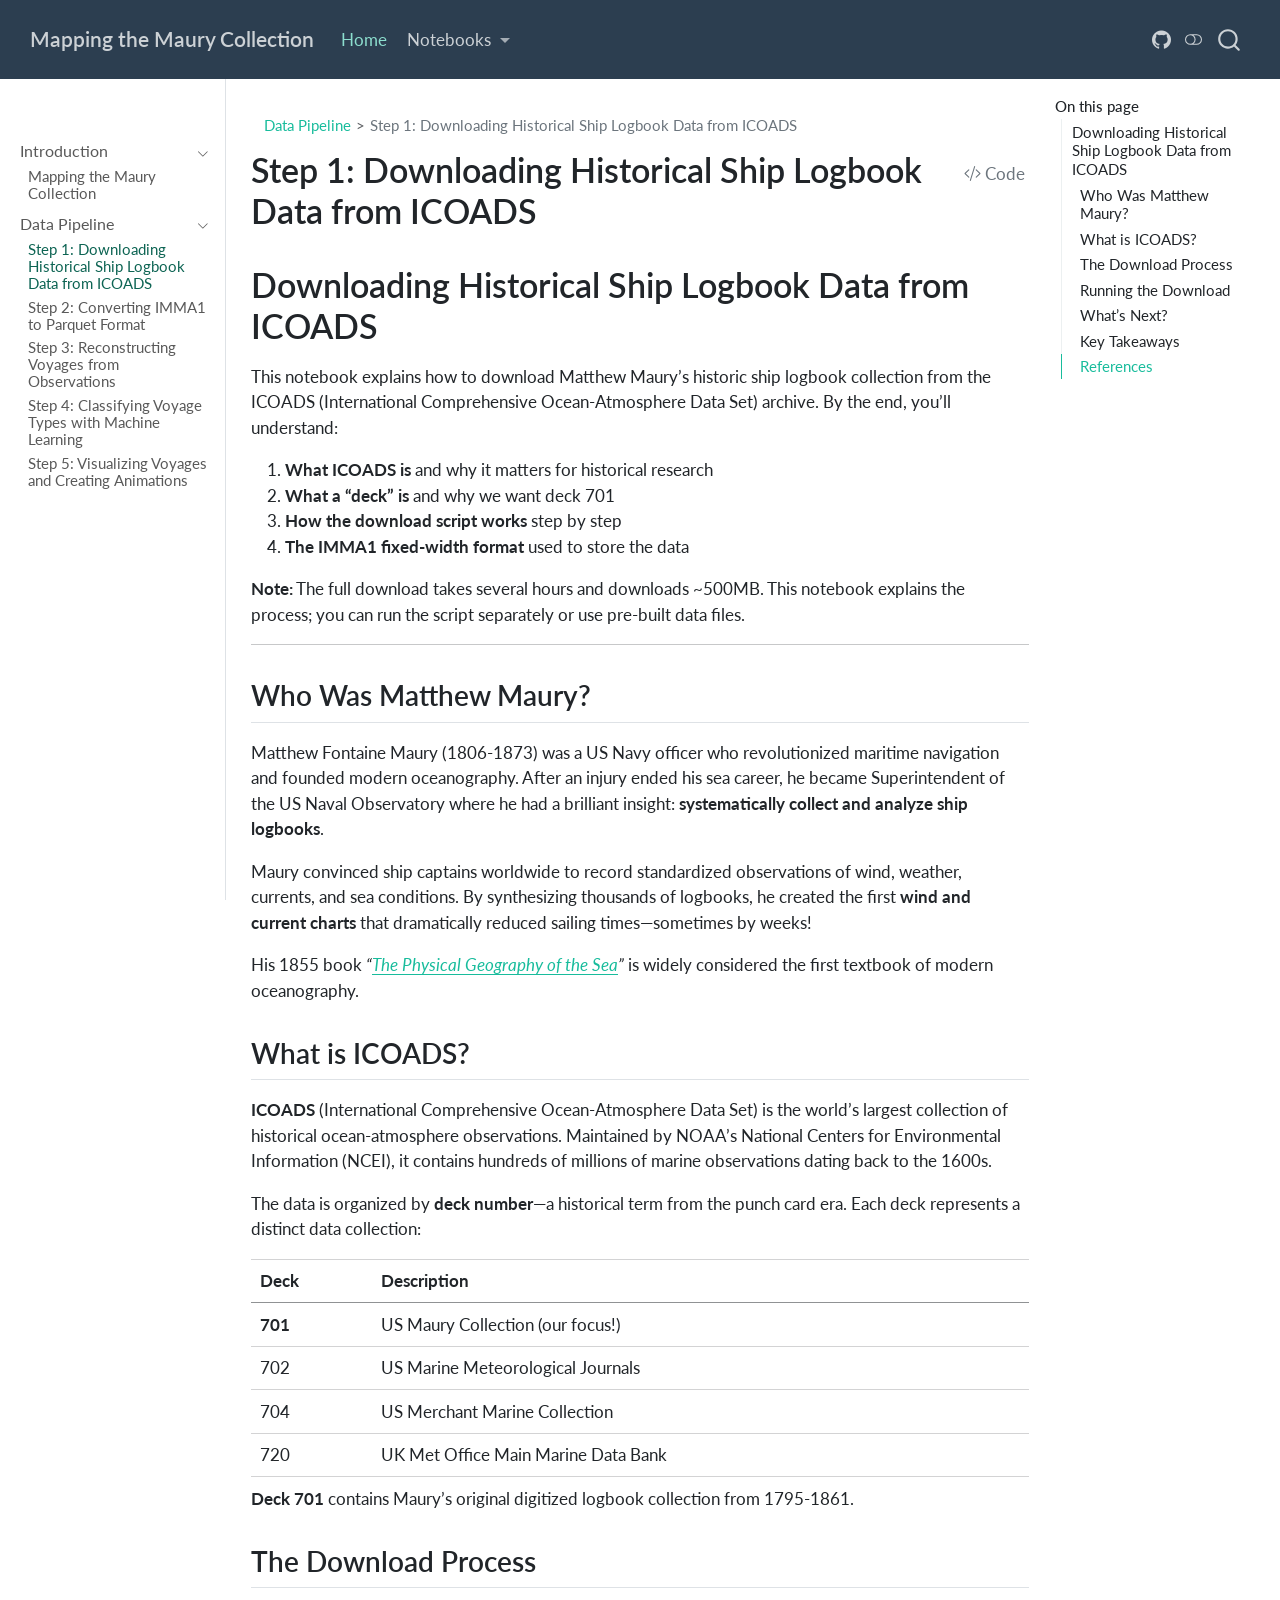
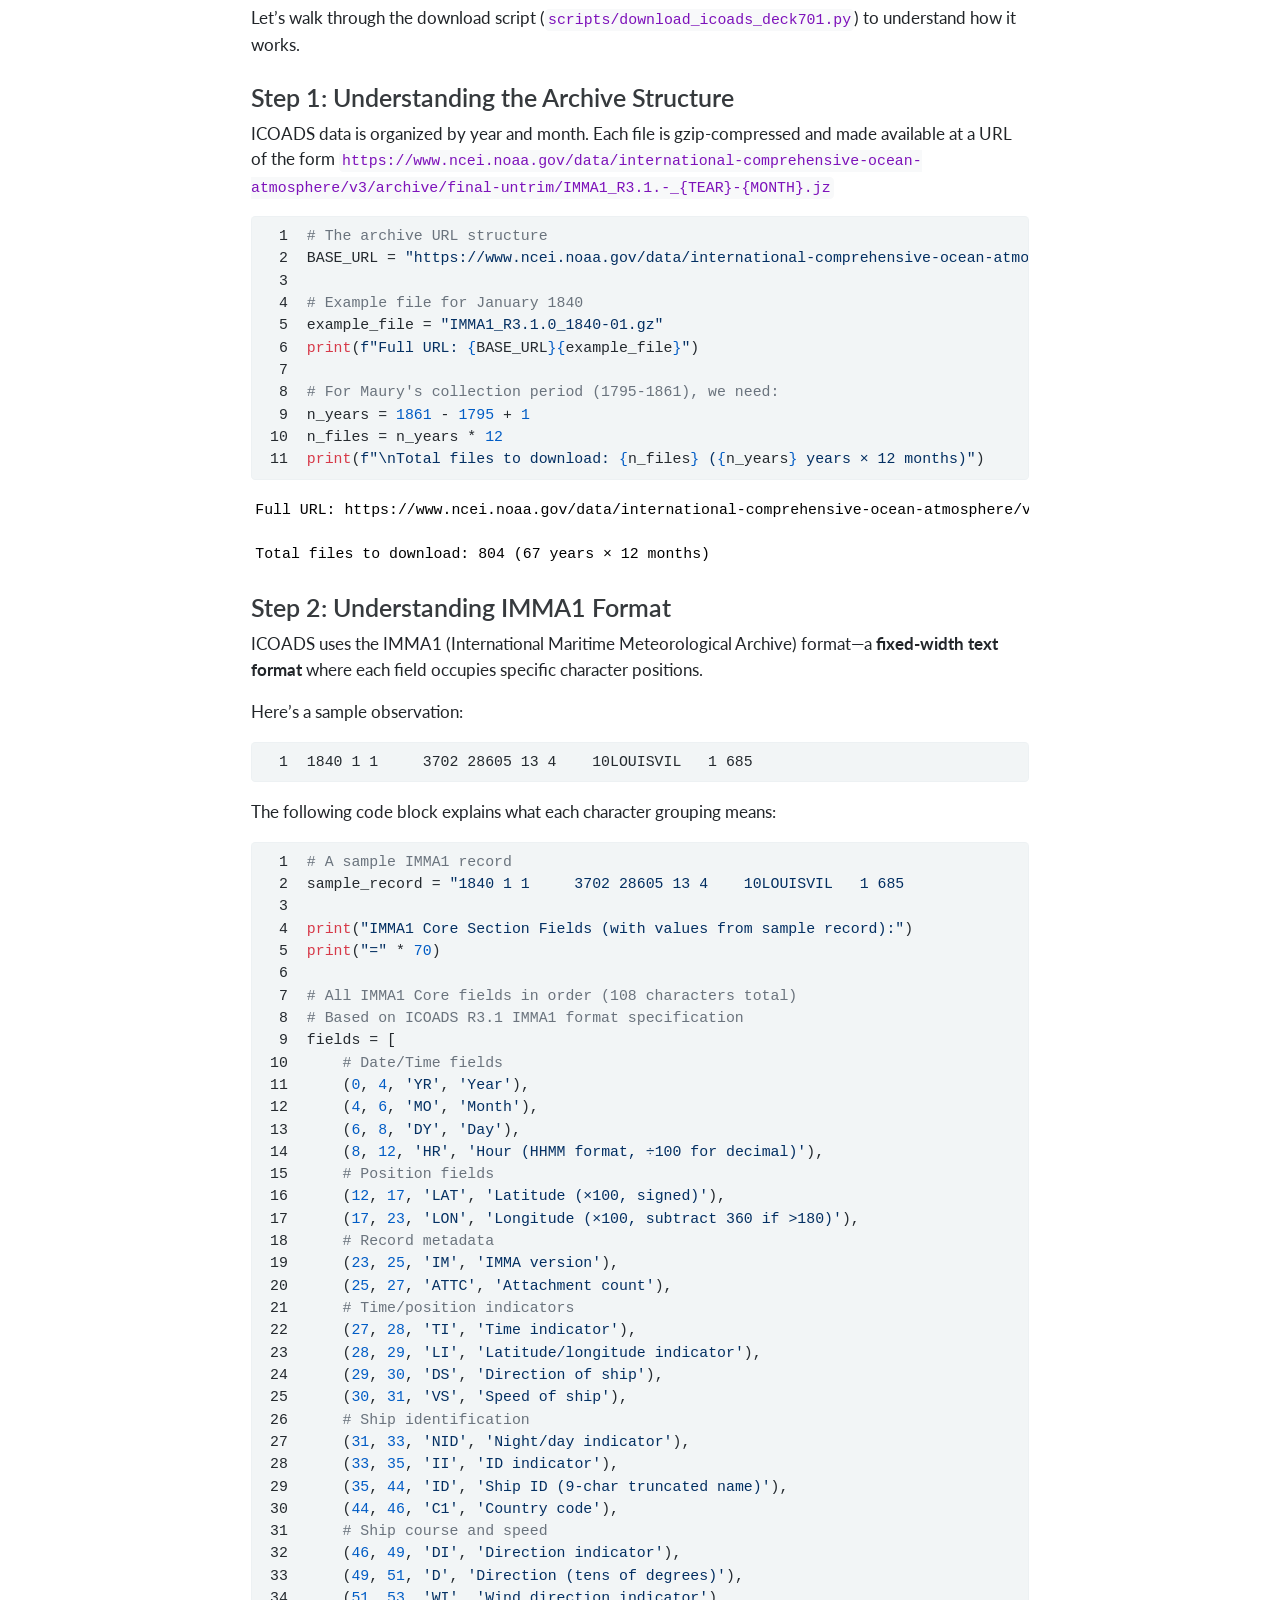
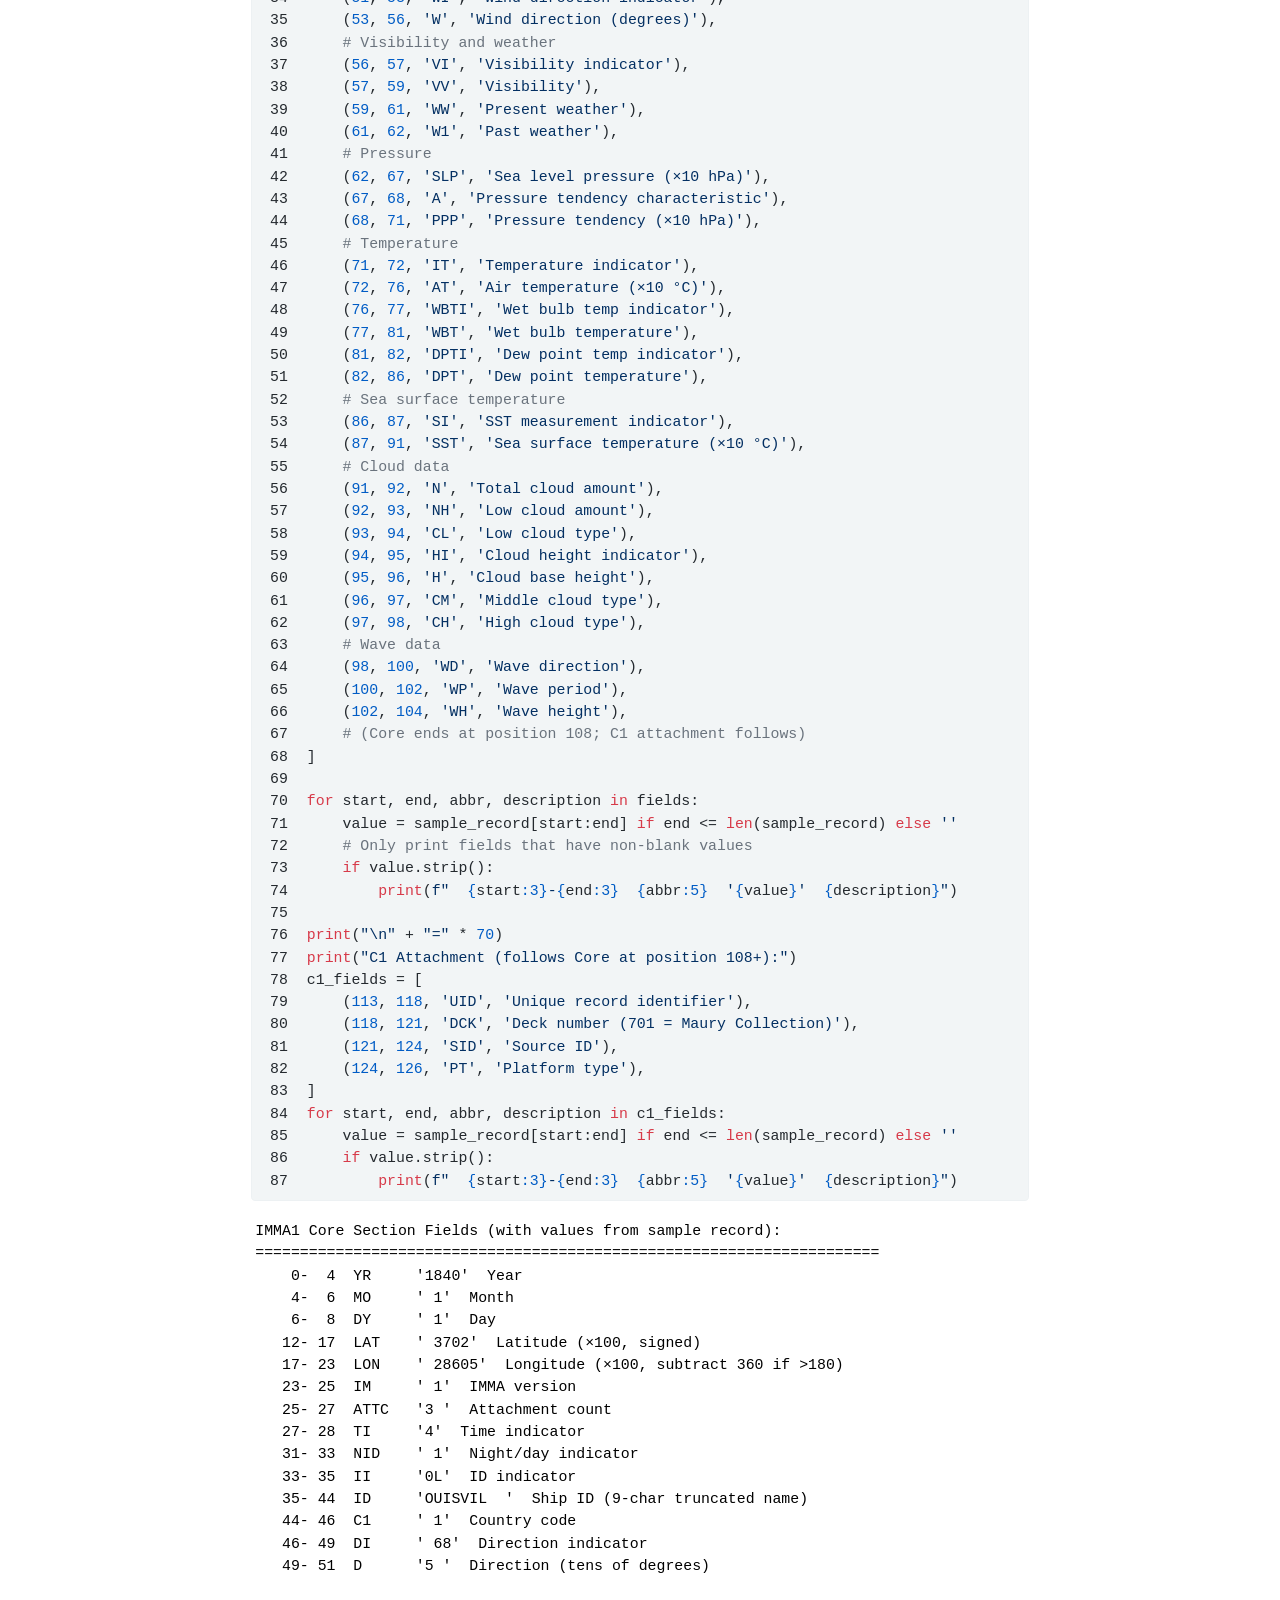
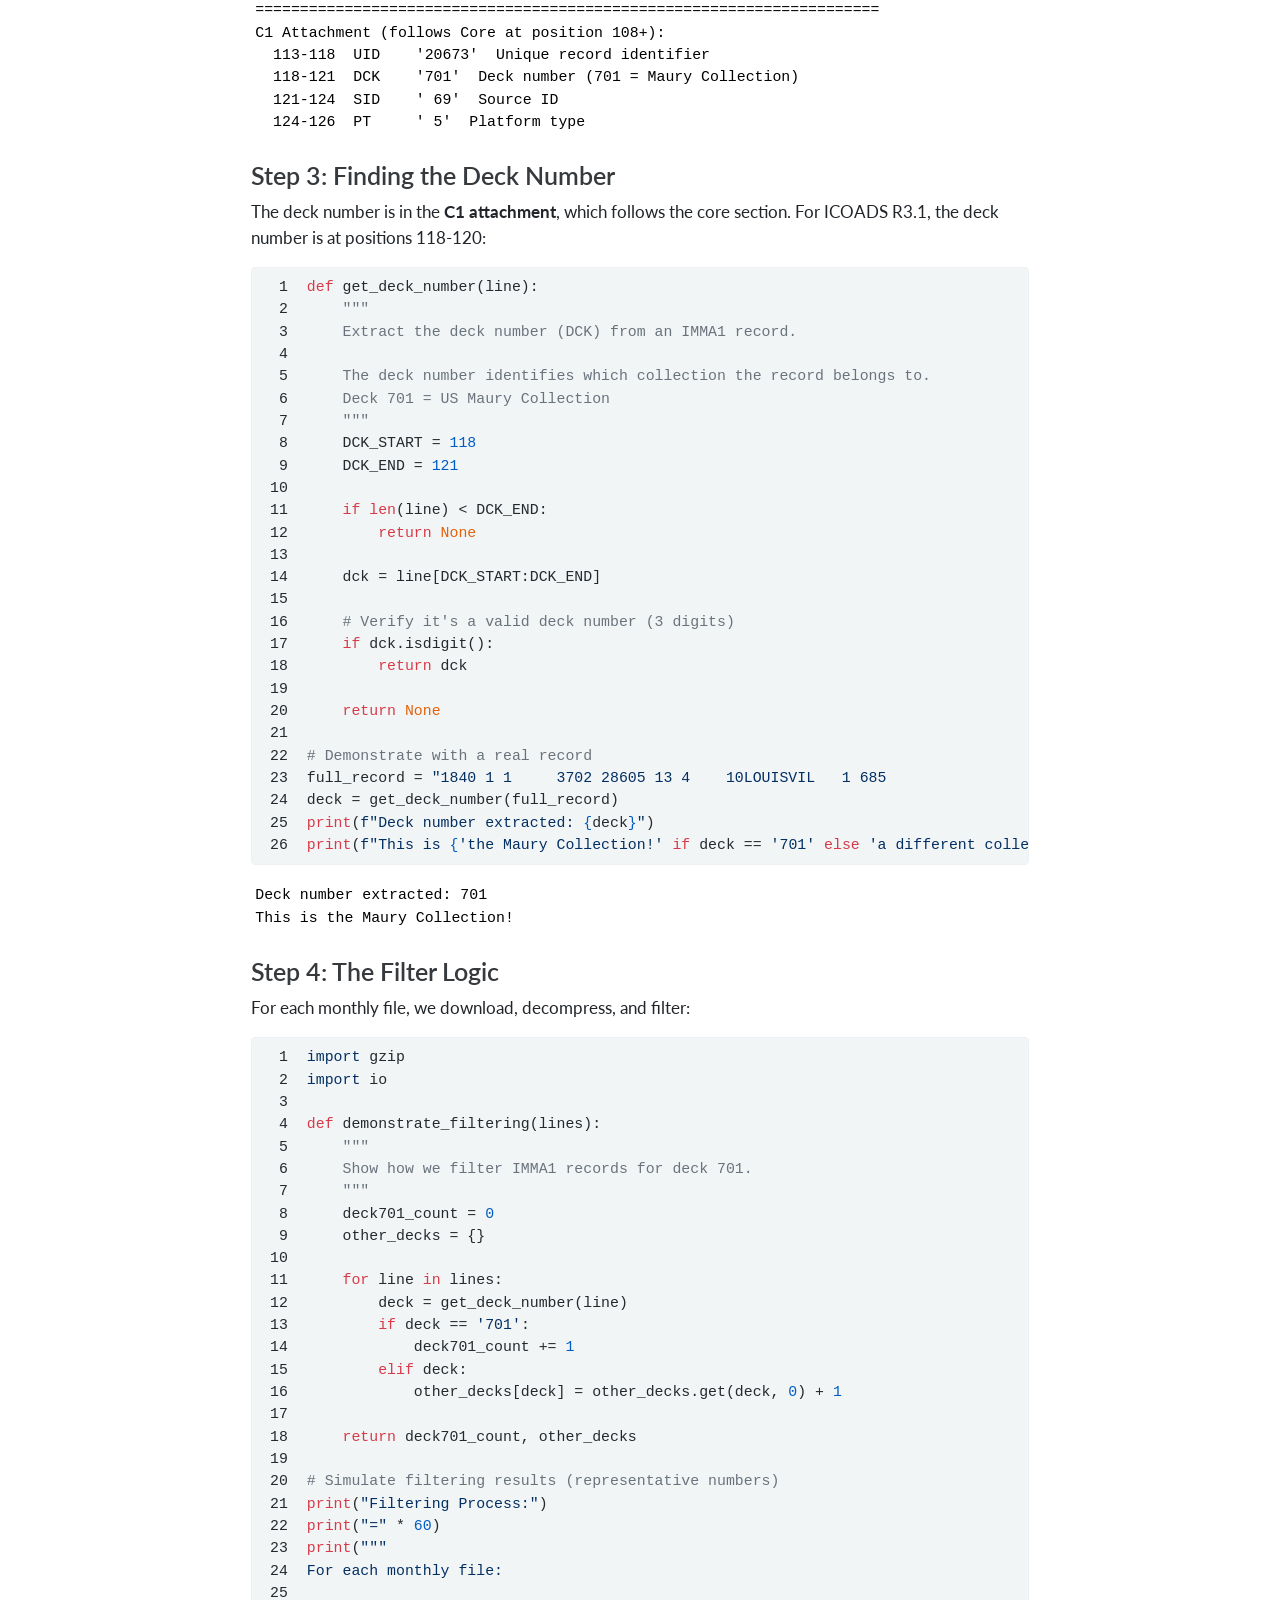
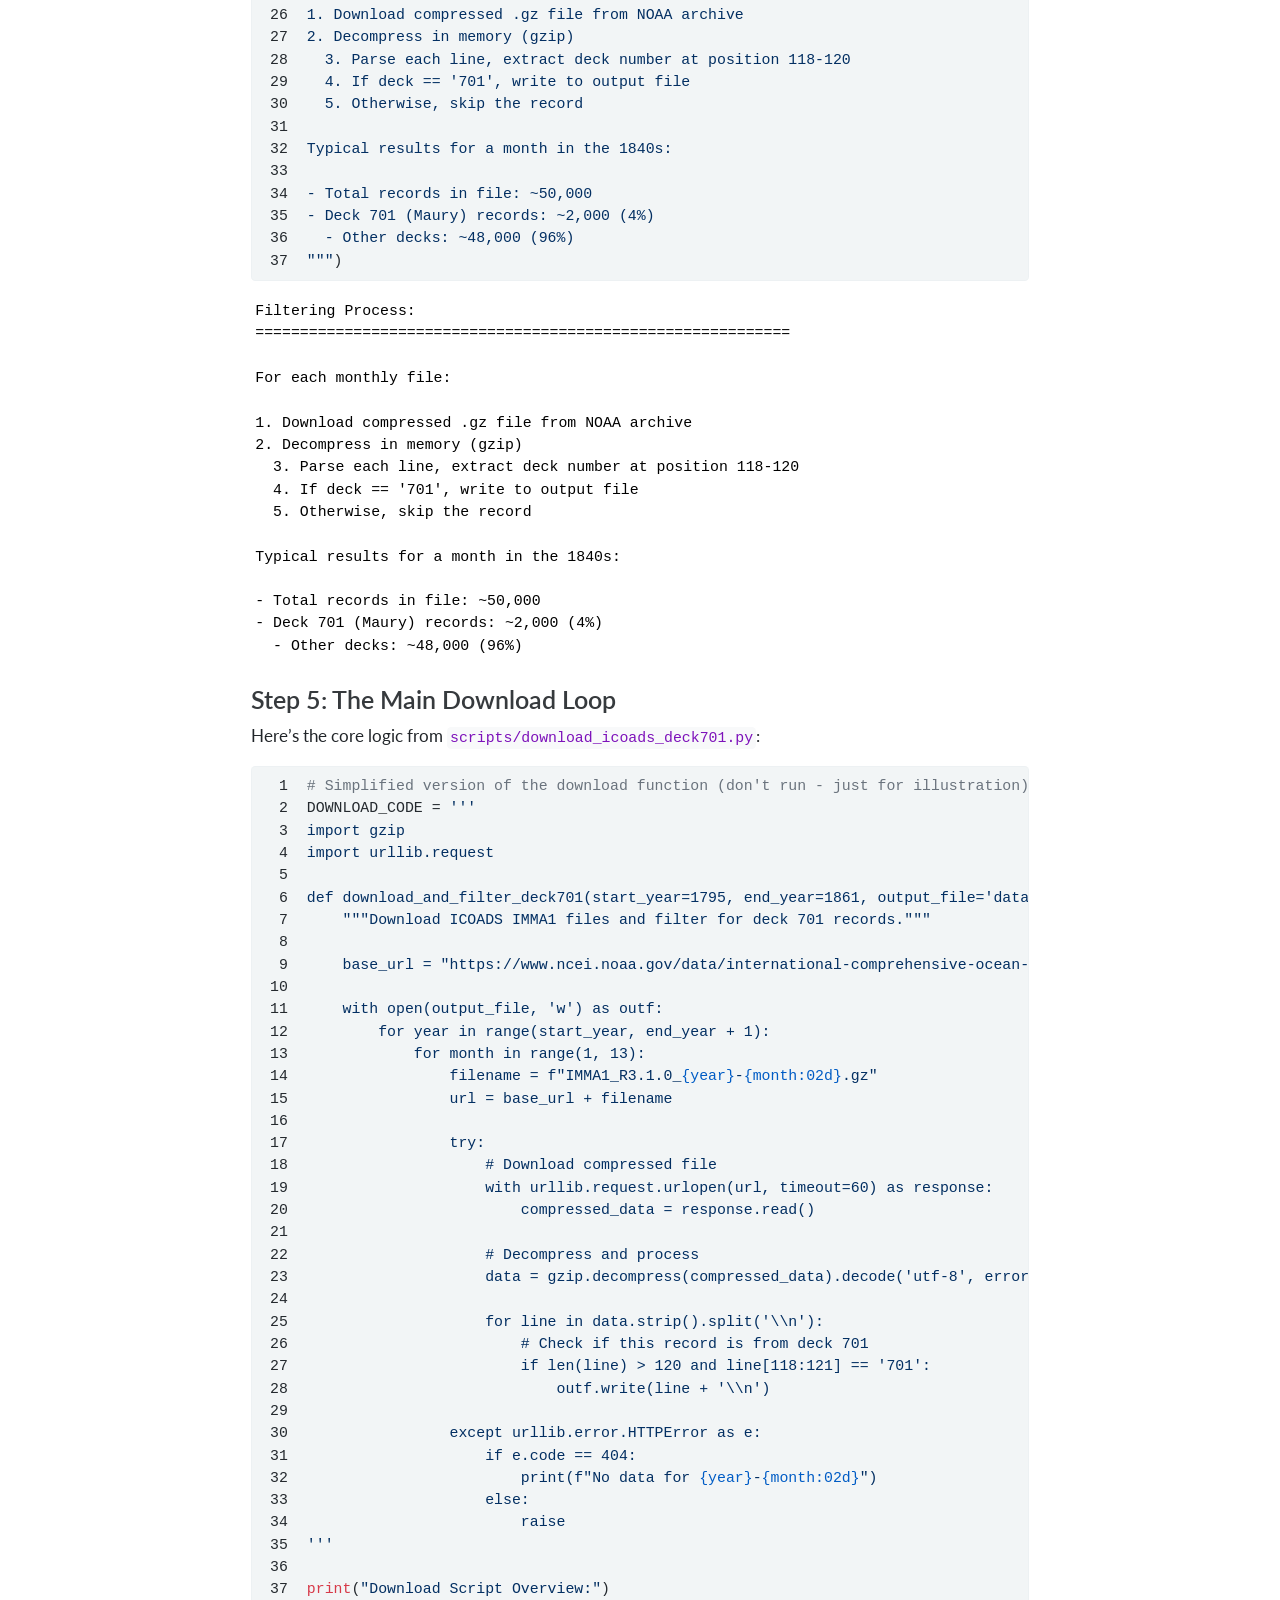
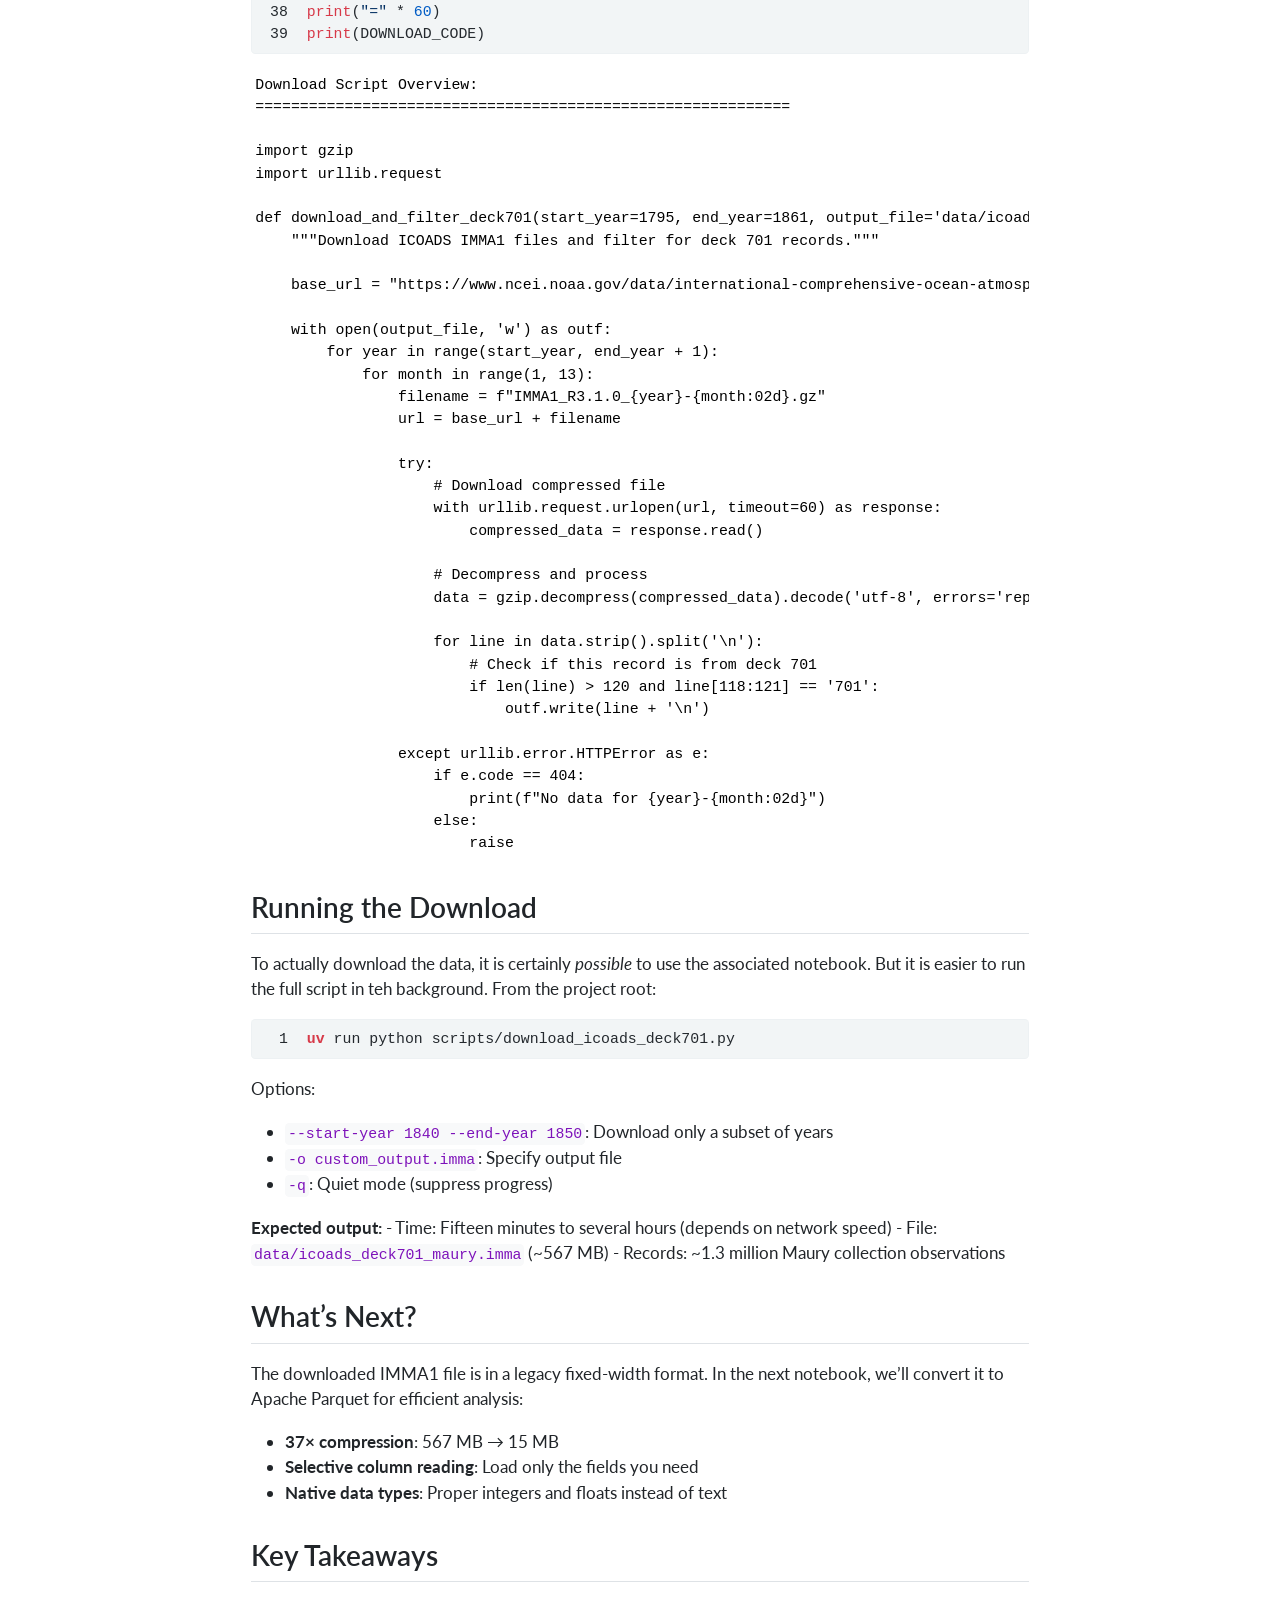
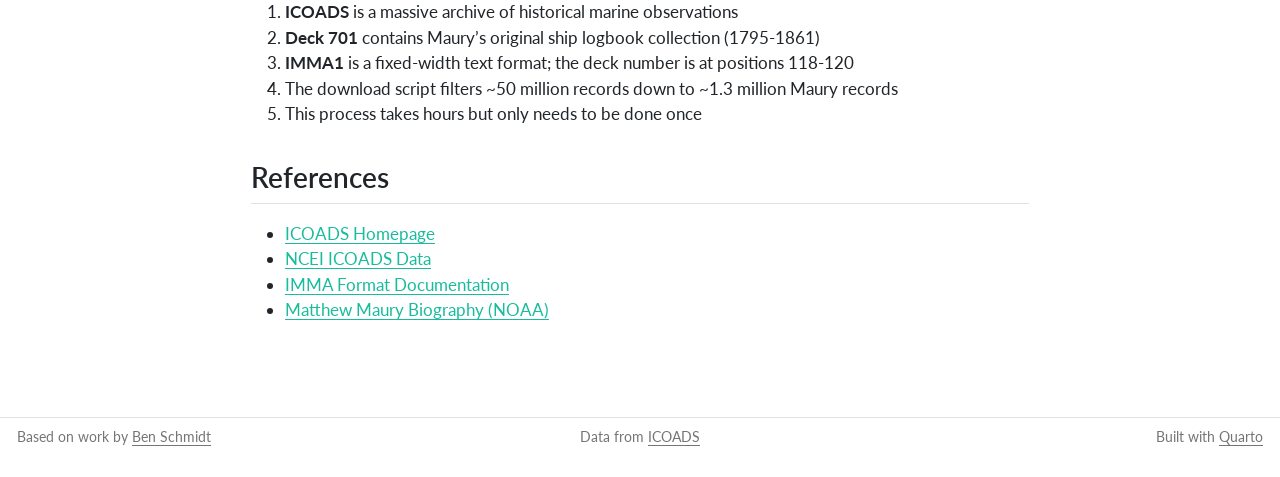
==== commit 57ded4bc: "Built site for gh-pages" ====
--- a/notebooks/01_download_icoads.html
+++ b/notebooks/01_download_icoads.html
@@ -323,7 +323,7 @@
 </ul>
             <ul class="navbar-nav navbar-nav-scroll ms-auto">
   <li class="nav-item compact">
-    <a class="nav-link" href="https://github.com/example/maury-notebooks"> <i class="bi bi-github" role="img" aria-label="GitHub">
+    <a class="nav-link" href="https://github.com/DigitalHistory/maury-notebooks"> <i class="bi bi-github" role="img" aria-label="GitHub">
 </i> 
 <span class="menu-text"></span></a>
   </li>  
@@ -525,7 +525,7 @@
 <section id="step-1-understanding-the-archive-structure" class="level3">
 <h3 class="anchored" data-anchor-id="step-1-understanding-the-archive-structure">Step 1: Understanding the Archive Structure</h3>
 <p>ICOADS data is organized by year and month. Each file is gzip-compressed and made available at a URL of the form <code>https://www.ncei.noaa.gov/data/international-comprehensive-ocean-atmosphere/v3/archive/final-untrim/IMMA1_R3.1.-_{TEAR}-{MONTH}.jz</code></p>
-<div id="2608e0bd" class="cell">
+<div id="54160cd7" class="cell" data-execution_count="1">
 <div class="sourceCode cell-code" id="cb1"><pre class="sourceCode numberSource python number-lines code-with-copy"><code class="sourceCode python"><span id="cb1-1"><a href="#cb1-1"></a><span class="co"># The archive URL structure</span></span>
 <span id="cb1-2"><a href="#cb1-2"></a>BASE_URL <span class="op">=</span> <span class="st">"https://www.ncei.noaa.gov/data/international-comprehensive-ocean-atmosphere/v3/archive/final-untrim/"</span></span>
 <span id="cb1-3"><a href="#cb1-3"></a></span>
@@ -537,229 +537,320 @@
 <span id="cb1-9"><a href="#cb1-9"></a>n_years <span class="op">=</span> <span class="dv">1861</span> <span class="op">-</span> <span class="dv">1795</span> <span class="op">+</span> <span class="dv">1</span></span>
 <span id="cb1-10"><a href="#cb1-10"></a>n_files <span class="op">=</span> n_years <span class="op">*</span> <span class="dv">12</span></span>
 <span id="cb1-11"><a href="#cb1-11"></a><span class="bu">print</span>(<span class="ss">f"</span><span class="ch">\n</span><span class="ss">Total files to download: </span><span class="sc">{</span>n_files<span class="sc">}</span><span class="ss"> (</span><span class="sc">{</span>n_years<span class="sc">}</span><span class="ss"> years × 12 months)"</span>)</span></code><button title="Copy to Clipboard" class="code-copy-button"><i class="bi"></i></button></pre></div>
+<div class="cell-output cell-output-stdout">
+<pre><code>Full URL: https://www.ncei.noaa.gov/data/international-comprehensive-ocean-atmosphere/v3/archive/final-untrim/IMMA1_R3.1.0_1840-01.gz
+
+Total files to download: 804 (67 years × 12 months)</code></pre>
+</div>
 </div>
 </section>
 <section id="step-2-understanding-imma1-format" class="level3">
 <h3 class="anchored" data-anchor-id="step-2-understanding-imma1-format">Step 2: Understanding IMMA1 Format</h3>
 <p>ICOADS uses the IMMA1 (International Maritime Meteorological Archive) format—a <strong>fixed-width text format</strong> where each field occupies specific character positions.</p>
 <p>Here’s a sample observation:</p>
-<div class="sourceCode" id="cb2"><pre class="sourceCode numberSource text number-lines code-with-copy"><code class="sourceCode"><span id="cb2-1"><a href="#cb2-1"></a>1840 1 1     3702 28605 13 4    10LOUISVIL   1 685                                                           165 20673701 69 5 0 1</span></code><button title="Copy to Clipboard" class="code-copy-button"><i class="bi"></i></button></pre></div>
+<div class="sourceCode" id="cb3"><pre class="sourceCode numberSource text number-lines code-with-copy"><code class="sourceCode"><span id="cb3-1"><a href="#cb3-1"></a>1840 1 1     3702 28605 13 4    10LOUISVIL   1 685                                                           165 20673701 69 5 0 1</span></code><button title="Copy to Clipboard" class="code-copy-button"><i class="bi"></i></button></pre></div>
 <p>The following code block explains what each character grouping means:</p>
-<div id="b76b701d" class="cell">
-<div class="sourceCode cell-code" id="cb3"><pre class="sourceCode numberSource python number-lines code-with-copy"><code class="sourceCode python"><span id="cb3-1"><a href="#cb3-1"></a><span class="co"># A sample IMMA1 record</span></span>
-<span id="cb3-2"><a href="#cb3-2"></a>sample_record <span class="op">=</span> <span class="st">"1840 1 1     3702 28605 13 4    10LOUISVIL   1 685                                                           165 20673701 69 5 0 1"</span></span>
-<span id="cb3-3"><a href="#cb3-3"></a></span>
-<span id="cb3-4"><a href="#cb3-4"></a><span class="bu">print</span>(<span class="st">"IMMA1 Core Section Fields (with values from sample record):"</span>)</span>
-<span id="cb3-5"><a href="#cb3-5"></a><span class="bu">print</span>(<span class="st">"="</span> <span class="op">*</span> <span class="dv">70</span>)</span>
-<span id="cb3-6"><a href="#cb3-6"></a></span>
-<span id="cb3-7"><a href="#cb3-7"></a><span class="co"># All IMMA1 Core fields in order (108 characters total)</span></span>
-<span id="cb3-8"><a href="#cb3-8"></a><span class="co"># Based on ICOADS R3.1 IMMA1 format specification</span></span>
-<span id="cb3-9"><a href="#cb3-9"></a>fields <span class="op">=</span> [</span>
-<span id="cb3-10"><a href="#cb3-10"></a>    <span class="co"># Date/Time fields</span></span>
-<span id="cb3-11"><a href="#cb3-11"></a>    (<span class="dv">0</span>, <span class="dv">4</span>, <span class="st">'YR'</span>, <span class="st">'Year'</span>),</span>
-<span id="cb3-12"><a href="#cb3-12"></a>    (<span class="dv">4</span>, <span class="dv">6</span>, <span class="st">'MO'</span>, <span class="st">'Month'</span>),</span>
-<span id="cb3-13"><a href="#cb3-13"></a>    (<span class="dv">6</span>, <span class="dv">8</span>, <span class="st">'DY'</span>, <span class="st">'Day'</span>),</span>
-<span id="cb3-14"><a href="#cb3-14"></a>    (<span class="dv">8</span>, <span class="dv">12</span>, <span class="st">'HR'</span>, <span class="st">'Hour (HHMM format, ÷100 for decimal)'</span>),</span>
-<span id="cb3-15"><a href="#cb3-15"></a>    <span class="co"># Position fields</span></span>
-<span id="cb3-16"><a href="#cb3-16"></a>    (<span class="dv">12</span>, <span class="dv">17</span>, <span class="st">'LAT'</span>, <span class="st">'Latitude (×100, signed)'</span>),</span>
-<span id="cb3-17"><a href="#cb3-17"></a>    (<span class="dv">17</span>, <span class="dv">23</span>, <span class="st">'LON'</span>, <span class="st">'Longitude (×100, subtract 360 if &gt;180)'</span>),</span>
-<span id="cb3-18"><a href="#cb3-18"></a>    <span class="co"># Record metadata</span></span>
-<span id="cb3-19"><a href="#cb3-19"></a>    (<span class="dv">23</span>, <span class="dv">25</span>, <span class="st">'IM'</span>, <span class="st">'IMMA version'</span>),</span>
-<span id="cb3-20"><a href="#cb3-20"></a>    (<span class="dv">25</span>, <span class="dv">27</span>, <span class="st">'ATTC'</span>, <span class="st">'Attachment count'</span>),</span>
-<span id="cb3-21"><a href="#cb3-21"></a>    <span class="co"># Time/position indicators</span></span>
-<span id="cb3-22"><a href="#cb3-22"></a>    (<span class="dv">27</span>, <span class="dv">28</span>, <span class="st">'TI'</span>, <span class="st">'Time indicator'</span>),</span>
-<span id="cb3-23"><a href="#cb3-23"></a>    (<span class="dv">28</span>, <span class="dv">29</span>, <span class="st">'LI'</span>, <span class="st">'Latitude/longitude indicator'</span>),</span>
-<span id="cb3-24"><a href="#cb3-24"></a>    (<span class="dv">29</span>, <span class="dv">30</span>, <span class="st">'DS'</span>, <span class="st">'Direction of ship'</span>),</span>
-<span id="cb3-25"><a href="#cb3-25"></a>    (<span class="dv">30</span>, <span class="dv">31</span>, <span class="st">'VS'</span>, <span class="st">'Speed of ship'</span>),</span>
-<span id="cb3-26"><a href="#cb3-26"></a>    <span class="co"># Ship identification</span></span>
-<span id="cb3-27"><a href="#cb3-27"></a>    (<span class="dv">31</span>, <span class="dv">33</span>, <span class="st">'NID'</span>, <span class="st">'Night/day indicator'</span>),</span>
-<span id="cb3-28"><a href="#cb3-28"></a>    (<span class="dv">33</span>, <span class="dv">35</span>, <span class="st">'II'</span>, <span class="st">'ID indicator'</span>),</span>
-<span id="cb3-29"><a href="#cb3-29"></a>    (<span class="dv">35</span>, <span class="dv">44</span>, <span class="st">'ID'</span>, <span class="st">'Ship ID (9-char truncated name)'</span>),</span>
-<span id="cb3-30"><a href="#cb3-30"></a>    (<span class="dv">44</span>, <span class="dv">46</span>, <span class="st">'C1'</span>, <span class="st">'Country code'</span>),</span>
-<span id="cb3-31"><a href="#cb3-31"></a>    <span class="co"># Ship course and speed</span></span>
-<span id="cb3-32"><a href="#cb3-32"></a>    (<span class="dv">46</span>, <span class="dv">49</span>, <span class="st">'DI'</span>, <span class="st">'Direction indicator'</span>),</span>
-<span id="cb3-33"><a href="#cb3-33"></a>    (<span class="dv">49</span>, <span class="dv">51</span>, <span class="st">'D'</span>, <span class="st">'Direction (tens of degrees)'</span>),</span>
-<span id="cb3-34"><a href="#cb3-34"></a>    (<span class="dv">51</span>, <span class="dv">53</span>, <span class="st">'WI'</span>, <span class="st">'Wind direction indicator'</span>),</span>
-<span id="cb3-35"><a href="#cb3-35"></a>    (<span class="dv">53</span>, <span class="dv">56</span>, <span class="st">'W'</span>, <span class="st">'Wind direction (degrees)'</span>),</span>
-<span id="cb3-36"><a href="#cb3-36"></a>    <span class="co"># Visibility and weather</span></span>
-<span id="cb3-37"><a href="#cb3-37"></a>    (<span class="dv">56</span>, <span class="dv">57</span>, <span class="st">'VI'</span>, <span class="st">'Visibility indicator'</span>),</span>
-<span id="cb3-38"><a href="#cb3-38"></a>    (<span class="dv">57</span>, <span class="dv">59</span>, <span class="st">'VV'</span>, <span class="st">'Visibility'</span>),</span>
-<span id="cb3-39"><a href="#cb3-39"></a>    (<span class="dv">59</span>, <span class="dv">61</span>, <span class="st">'WW'</span>, <span class="st">'Present weather'</span>),</span>
-<span id="cb3-40"><a href="#cb3-40"></a>    (<span class="dv">61</span>, <span class="dv">62</span>, <span class="st">'W1'</span>, <span class="st">'Past weather'</span>),</span>
-<span id="cb3-41"><a href="#cb3-41"></a>    <span class="co"># Pressure</span></span>
-<span id="cb3-42"><a href="#cb3-42"></a>    (<span class="dv">62</span>, <span class="dv">67</span>, <span class="st">'SLP'</span>, <span class="st">'Sea level pressure (×10 hPa)'</span>),</span>
-<span id="cb3-43"><a href="#cb3-43"></a>    (<span class="dv">67</span>, <span class="dv">68</span>, <span class="st">'A'</span>, <span class="st">'Pressure tendency characteristic'</span>),</span>
-<span id="cb3-44"><a href="#cb3-44"></a>    (<span class="dv">68</span>, <span class="dv">71</span>, <span class="st">'PPP'</span>, <span class="st">'Pressure tendency (×10 hPa)'</span>),</span>
-<span id="cb3-45"><a href="#cb3-45"></a>    <span class="co"># Temperature</span></span>
-<span id="cb3-46"><a href="#cb3-46"></a>    (<span class="dv">71</span>, <span class="dv">72</span>, <span class="st">'IT'</span>, <span class="st">'Temperature indicator'</span>),</span>
-<span id="cb3-47"><a href="#cb3-47"></a>    (<span class="dv">72</span>, <span class="dv">76</span>, <span class="st">'AT'</span>, <span class="st">'Air temperature (×10 °C)'</span>),</span>
-<span id="cb3-48"><a href="#cb3-48"></a>    (<span class="dv">76</span>, <span class="dv">77</span>, <span class="st">'WBTI'</span>, <span class="st">'Wet bulb temp indicator'</span>),</span>
-<span id="cb3-49"><a href="#cb3-49"></a>    (<span class="dv">77</span>, <span class="dv">81</span>, <span class="st">'WBT'</span>, <span class="st">'Wet bulb temperature'</span>),</span>
-<span id="cb3-50"><a href="#cb3-50"></a>    (<span class="dv">81</span>, <span class="dv">82</span>, <span class="st">'DPTI'</span>, <span class="st">'Dew point temp indicator'</span>),</span>
-<span id="cb3-51"><a href="#cb3-51"></a>    (<span class="dv">82</span>, <span class="dv">86</span>, <span class="st">'DPT'</span>, <span class="st">'Dew point temperature'</span>),</span>
-<span id="cb3-52"><a href="#cb3-52"></a>    <span class="co"># Sea surface temperature</span></span>
-<span id="cb3-53"><a href="#cb3-53"></a>    (<span class="dv">86</span>, <span class="dv">87</span>, <span class="st">'SI'</span>, <span class="st">'SST measurement indicator'</span>),</span>
-<span id="cb3-54"><a href="#cb3-54"></a>    (<span class="dv">87</span>, <span class="dv">91</span>, <span class="st">'SST'</span>, <span class="st">'Sea surface temperature (×10 °C)'</span>),</span>
-<span id="cb3-55"><a href="#cb3-55"></a>    <span class="co"># Cloud data</span></span>
-<span id="cb3-56"><a href="#cb3-56"></a>    (<span class="dv">91</span>, <span class="dv">92</span>, <span class="st">'N'</span>, <span class="st">'Total cloud amount'</span>),</span>
-<span id="cb3-57"><a href="#cb3-57"></a>    (<span class="dv">92</span>, <span class="dv">93</span>, <span class="st">'NH'</span>, <span class="st">'Low cloud amount'</span>),</span>
-<span id="cb3-58"><a href="#cb3-58"></a>    (<span class="dv">93</span>, <span class="dv">94</span>, <span class="st">'CL'</span>, <span class="st">'Low cloud type'</span>),</span>
-<span id="cb3-59"><a href="#cb3-59"></a>    (<span class="dv">94</span>, <span class="dv">95</span>, <span class="st">'HI'</span>, <span class="st">'Cloud height indicator'</span>),</span>
-<span id="cb3-60"><a href="#cb3-60"></a>    (<span class="dv">95</span>, <span class="dv">96</span>, <span class="st">'H'</span>, <span class="st">'Cloud base height'</span>),</span>
-<span id="cb3-61"><a href="#cb3-61"></a>    (<span class="dv">96</span>, <span class="dv">97</span>, <span class="st">'CM'</span>, <span class="st">'Middle cloud type'</span>),</span>
-<span id="cb3-62"><a href="#cb3-62"></a>    (<span class="dv">97</span>, <span class="dv">98</span>, <span class="st">'CH'</span>, <span class="st">'High cloud type'</span>),</span>
-<span id="cb3-63"><a href="#cb3-63"></a>    <span class="co"># Wave data</span></span>
-<span id="cb3-64"><a href="#cb3-64"></a>    (<span class="dv">98</span>, <span class="dv">100</span>, <span class="st">'WD'</span>, <span class="st">'Wave direction'</span>),</span>
-<span id="cb3-65"><a href="#cb3-65"></a>    (<span class="dv">100</span>, <span class="dv">102</span>, <span class="st">'WP'</span>, <span class="st">'Wave period'</span>),</span>
-<span id="cb3-66"><a href="#cb3-66"></a>    (<span class="dv">102</span>, <span class="dv">104</span>, <span class="st">'WH'</span>, <span class="st">'Wave height'</span>),</span>
-<span id="cb3-67"><a href="#cb3-67"></a>    <span class="co"># (Core ends at position 108; C1 attachment follows)</span></span>
-<span id="cb3-68"><a href="#cb3-68"></a>]</span>
-<span id="cb3-69"><a href="#cb3-69"></a></span>
-<span id="cb3-70"><a href="#cb3-70"></a><span class="cf">for</span> start, end, abbr, description <span class="kw">in</span> fields:</span>
-<span id="cb3-71"><a href="#cb3-71"></a>    value <span class="op">=</span> sample_record[start:end] <span class="cf">if</span> end <span class="op">&lt;=</span> <span class="bu">len</span>(sample_record) <span class="cf">else</span> <span class="st">''</span></span>
-<span id="cb3-72"><a href="#cb3-72"></a>    <span class="co"># Only print fields that have non-blank values</span></span>
-<span id="cb3-73"><a href="#cb3-73"></a>    <span class="cf">if</span> value.strip():</span>
-<span id="cb3-74"><a href="#cb3-74"></a>        <span class="bu">print</span>(<span class="ss">f"  </span><span class="sc">{</span>start<span class="sc">:3}</span><span class="ss">-</span><span class="sc">{</span>end<span class="sc">:3}</span><span class="ss">  </span><span class="sc">{</span>abbr<span class="sc">:5}</span><span class="ss">  '</span><span class="sc">{</span>value<span class="sc">}</span><span class="ss">'  </span><span class="sc">{</span>description<span class="sc">}</span><span class="ss">"</span>)</span>
-<span id="cb3-75"><a href="#cb3-75"></a></span>
-<span id="cb3-76"><a href="#cb3-76"></a><span class="bu">print</span>(<span class="st">"</span><span class="ch">\n</span><span class="st">"</span> <span class="op">+</span> <span class="st">"="</span> <span class="op">*</span> <span class="dv">70</span>)</span>
-<span id="cb3-77"><a href="#cb3-77"></a><span class="bu">print</span>(<span class="st">"C1 Attachment (follows Core at position 108+):"</span>)</span>
-<span id="cb3-78"><a href="#cb3-78"></a>c1_fields <span class="op">=</span> [</span>
-<span id="cb3-79"><a href="#cb3-79"></a>    (<span class="dv">113</span>, <span class="dv">118</span>, <span class="st">'UID'</span>, <span class="st">'Unique record identifier'</span>),</span>
-<span id="cb3-80"><a href="#cb3-80"></a>    (<span class="dv">118</span>, <span class="dv">121</span>, <span class="st">'DCK'</span>, <span class="st">'Deck number (701 = Maury Collection)'</span>),</span>
-<span id="cb3-81"><a href="#cb3-81"></a>    (<span class="dv">121</span>, <span class="dv">124</span>, <span class="st">'SID'</span>, <span class="st">'Source ID'</span>),</span>
-<span id="cb3-82"><a href="#cb3-82"></a>    (<span class="dv">124</span>, <span class="dv">126</span>, <span class="st">'PT'</span>, <span class="st">'Platform type'</span>),</span>
-<span id="cb3-83"><a href="#cb3-83"></a>]</span>
-<span id="cb3-84"><a href="#cb3-84"></a><span class="cf">for</span> start, end, abbr, description <span class="kw">in</span> c1_fields:</span>
-<span id="cb3-85"><a href="#cb3-85"></a>    value <span class="op">=</span> sample_record[start:end] <span class="cf">if</span> end <span class="op">&lt;=</span> <span class="bu">len</span>(sample_record) <span class="cf">else</span> <span class="st">''</span></span>
-<span id="cb3-86"><a href="#cb3-86"></a>    <span class="cf">if</span> value.strip():</span>
-<span id="cb3-87"><a href="#cb3-87"></a>        <span class="bu">print</span>(<span class="ss">f"  </span><span class="sc">{</span>start<span class="sc">:3}</span><span class="ss">-</span><span class="sc">{</span>end<span class="sc">:3}</span><span class="ss">  </span><span class="sc">{</span>abbr<span class="sc">:5}</span><span class="ss">  '</span><span class="sc">{</span>value<span class="sc">}</span><span class="ss">'  </span><span class="sc">{</span>description<span class="sc">}</span><span class="ss">"</span>)</span></code><button title="Copy to Clipboard" class="code-copy-button"><i class="bi"></i></button></pre></div>
+<div id="ad2ce762" class="cell" data-execution_count="2">
+<div class="sourceCode cell-code" id="cb4"><pre class="sourceCode numberSource python number-lines code-with-copy"><code class="sourceCode python"><span id="cb4-1"><a href="#cb4-1"></a><span class="co"># A sample IMMA1 record</span></span>
+<span id="cb4-2"><a href="#cb4-2"></a>sample_record <span class="op">=</span> <span class="st">"1840 1 1     3702 28605 13 4    10LOUISVIL   1 685                                                           165 20673701 69 5 0 1"</span></span>
+<span id="cb4-3"><a href="#cb4-3"></a></span>
+<span id="cb4-4"><a href="#cb4-4"></a><span class="bu">print</span>(<span class="st">"IMMA1 Core Section Fields (with values from sample record):"</span>)</span>
+<span id="cb4-5"><a href="#cb4-5"></a><span class="bu">print</span>(<span class="st">"="</span> <span class="op">*</span> <span class="dv">70</span>)</span>
+<span id="cb4-6"><a href="#cb4-6"></a></span>
+<span id="cb4-7"><a href="#cb4-7"></a><span class="co"># All IMMA1 Core fields in order (108 characters total)</span></span>
+<span id="cb4-8"><a href="#cb4-8"></a><span class="co"># Based on ICOADS R3.1 IMMA1 format specification</span></span>
+<span id="cb4-9"><a href="#cb4-9"></a>fields <span class="op">=</span> [</span>
+<span id="cb4-10"><a href="#cb4-10"></a>    <span class="co"># Date/Time fields</span></span>
+<span id="cb4-11"><a href="#cb4-11"></a>    (<span class="dv">0</span>, <span class="dv">4</span>, <span class="st">'YR'</span>, <span class="st">'Year'</span>),</span>
+<span id="cb4-12"><a href="#cb4-12"></a>    (<span class="dv">4</span>, <span class="dv">6</span>, <span class="st">'MO'</span>, <span class="st">'Month'</span>),</span>
+<span id="cb4-13"><a href="#cb4-13"></a>    (<span class="dv">6</span>, <span class="dv">8</span>, <span class="st">'DY'</span>, <span class="st">'Day'</span>),</span>
+<span id="cb4-14"><a href="#cb4-14"></a>    (<span class="dv">8</span>, <span class="dv">12</span>, <span class="st">'HR'</span>, <span class="st">'Hour (HHMM format, ÷100 for decimal)'</span>),</span>
+<span id="cb4-15"><a href="#cb4-15"></a>    <span class="co"># Position fields</span></span>
+<span id="cb4-16"><a href="#cb4-16"></a>    (<span class="dv">12</span>, <span class="dv">17</span>, <span class="st">'LAT'</span>, <span class="st">'Latitude (×100, signed)'</span>),</span>
+<span id="cb4-17"><a href="#cb4-17"></a>    (<span class="dv">17</span>, <span class="dv">23</span>, <span class="st">'LON'</span>, <span class="st">'Longitude (×100, subtract 360 if &gt;180)'</span>),</span>
+<span id="cb4-18"><a href="#cb4-18"></a>    <span class="co"># Record metadata</span></span>
+<span id="cb4-19"><a href="#cb4-19"></a>    (<span class="dv">23</span>, <span class="dv">25</span>, <span class="st">'IM'</span>, <span class="st">'IMMA version'</span>),</span>
+<span id="cb4-20"><a href="#cb4-20"></a>    (<span class="dv">25</span>, <span class="dv">27</span>, <span class="st">'ATTC'</span>, <span class="st">'Attachment count'</span>),</span>
+<span id="cb4-21"><a href="#cb4-21"></a>    <span class="co"># Time/position indicators</span></span>
+<span id="cb4-22"><a href="#cb4-22"></a>    (<span class="dv">27</span>, <span class="dv">28</span>, <span class="st">'TI'</span>, <span class="st">'Time indicator'</span>),</span>
+<span id="cb4-23"><a href="#cb4-23"></a>    (<span class="dv">28</span>, <span class="dv">29</span>, <span class="st">'LI'</span>, <span class="st">'Latitude/longitude indicator'</span>),</span>
+<span id="cb4-24"><a href="#cb4-24"></a>    (<span class="dv">29</span>, <span class="dv">30</span>, <span class="st">'DS'</span>, <span class="st">'Direction of ship'</span>),</span>
+<span id="cb4-25"><a href="#cb4-25"></a>    (<span class="dv">30</span>, <span class="dv">31</span>, <span class="st">'VS'</span>, <span class="st">'Speed of ship'</span>),</span>
+<span id="cb4-26"><a href="#cb4-26"></a>    <span class="co"># Ship identification</span></span>
+<span id="cb4-27"><a href="#cb4-27"></a>    (<span class="dv">31</span>, <span class="dv">33</span>, <span class="st">'NID'</span>, <span class="st">'Night/day indicator'</span>),</span>
+<span id="cb4-28"><a href="#cb4-28"></a>    (<span class="dv">33</span>, <span class="dv">35</span>, <span class="st">'II'</span>, <span class="st">'ID indicator'</span>),</span>
+<span id="cb4-29"><a href="#cb4-29"></a>    (<span class="dv">35</span>, <span class="dv">44</span>, <span class="st">'ID'</span>, <span class="st">'Ship ID (9-char truncated name)'</span>),</span>
+<span id="cb4-30"><a href="#cb4-30"></a>    (<span class="dv">44</span>, <span class="dv">46</span>, <span class="st">'C1'</span>, <span class="st">'Country code'</span>),</span>
+<span id="cb4-31"><a href="#cb4-31"></a>    <span class="co"># Ship course and speed</span></span>
+<span id="cb4-32"><a href="#cb4-32"></a>    (<span class="dv">46</span>, <span class="dv">49</span>, <span class="st">'DI'</span>, <span class="st">'Direction indicator'</span>),</span>
+<span id="cb4-33"><a href="#cb4-33"></a>    (<span class="dv">49</span>, <span class="dv">51</span>, <span class="st">'D'</span>, <span class="st">'Direction (tens of degrees)'</span>),</span>
+<span id="cb4-34"><a href="#cb4-34"></a>    (<span class="dv">51</span>, <span class="dv">53</span>, <span class="st">'WI'</span>, <span class="st">'Wind direction indicator'</span>),</span>
+<span id="cb4-35"><a href="#cb4-35"></a>    (<span class="dv">53</span>, <span class="dv">56</span>, <span class="st">'W'</span>, <span class="st">'Wind direction (degrees)'</span>),</span>
+<span id="cb4-36"><a href="#cb4-36"></a>    <span class="co"># Visibility and weather</span></span>
+<span id="cb4-37"><a href="#cb4-37"></a>    (<span class="dv">56</span>, <span class="dv">57</span>, <span class="st">'VI'</span>, <span class="st">'Visibility indicator'</span>),</span>
+<span id="cb4-38"><a href="#cb4-38"></a>    (<span class="dv">57</span>, <span class="dv">59</span>, <span class="st">'VV'</span>, <span class="st">'Visibility'</span>),</span>
+<span id="cb4-39"><a href="#cb4-39"></a>    (<span class="dv">59</span>, <span class="dv">61</span>, <span class="st">'WW'</span>, <span class="st">'Present weather'</span>),</span>
+<span id="cb4-40"><a href="#cb4-40"></a>    (<span class="dv">61</span>, <span class="dv">62</span>, <span class="st">'W1'</span>, <span class="st">'Past weather'</span>),</span>
+<span id="cb4-41"><a href="#cb4-41"></a>    <span class="co"># Pressure</span></span>
+<span id="cb4-42"><a href="#cb4-42"></a>    (<span class="dv">62</span>, <span class="dv">67</span>, <span class="st">'SLP'</span>, <span class="st">'Sea level pressure (×10 hPa)'</span>),</span>
+<span id="cb4-43"><a href="#cb4-43"></a>    (<span class="dv">67</span>, <span class="dv">68</span>, <span class="st">'A'</span>, <span class="st">'Pressure tendency characteristic'</span>),</span>
+<span id="cb4-44"><a href="#cb4-44"></a>    (<span class="dv">68</span>, <span class="dv">71</span>, <span class="st">'PPP'</span>, <span class="st">'Pressure tendency (×10 hPa)'</span>),</span>
+<span id="cb4-45"><a href="#cb4-45"></a>    <span class="co"># Temperature</span></span>
+<span id="cb4-46"><a href="#cb4-46"></a>    (<span class="dv">71</span>, <span class="dv">72</span>, <span class="st">'IT'</span>, <span class="st">'Temperature indicator'</span>),</span>
+<span id="cb4-47"><a href="#cb4-47"></a>    (<span class="dv">72</span>, <span class="dv">76</span>, <span class="st">'AT'</span>, <span class="st">'Air temperature (×10 °C)'</span>),</span>
+<span id="cb4-48"><a href="#cb4-48"></a>    (<span class="dv">76</span>, <span class="dv">77</span>, <span class="st">'WBTI'</span>, <span class="st">'Wet bulb temp indicator'</span>),</span>
+<span id="cb4-49"><a href="#cb4-49"></a>    (<span class="dv">77</span>, <span class="dv">81</span>, <span class="st">'WBT'</span>, <span class="st">'Wet bulb temperature'</span>),</span>
+<span id="cb4-50"><a href="#cb4-50"></a>    (<span class="dv">81</span>, <span class="dv">82</span>, <span class="st">'DPTI'</span>, <span class="st">'Dew point temp indicator'</span>),</span>
+<span id="cb4-51"><a href="#cb4-51"></a>    (<span class="dv">82</span>, <span class="dv">86</span>, <span class="st">'DPT'</span>, <span class="st">'Dew point temperature'</span>),</span>
+<span id="cb4-52"><a href="#cb4-52"></a>    <span class="co"># Sea surface temperature</span></span>
+<span id="cb4-53"><a href="#cb4-53"></a>    (<span class="dv">86</span>, <span class="dv">87</span>, <span class="st">'SI'</span>, <span class="st">'SST measurement indicator'</span>),</span>
+<span id="cb4-54"><a href="#cb4-54"></a>    (<span class="dv">87</span>, <span class="dv">91</span>, <span class="st">'SST'</span>, <span class="st">'Sea surface temperature (×10 °C)'</span>),</span>
+<span id="cb4-55"><a href="#cb4-55"></a>    <span class="co"># Cloud data</span></span>
+<span id="cb4-56"><a href="#cb4-56"></a>    (<span class="dv">91</span>, <span class="dv">92</span>, <span class="st">'N'</span>, <span class="st">'Total cloud amount'</span>),</span>
+<span id="cb4-57"><a href="#cb4-57"></a>    (<span class="dv">92</span>, <span class="dv">93</span>, <span class="st">'NH'</span>, <span class="st">'Low cloud amount'</span>),</span>
+<span id="cb4-58"><a href="#cb4-58"></a>    (<span class="dv">93</span>, <span class="dv">94</span>, <span class="st">'CL'</span>, <span class="st">'Low cloud type'</span>),</span>
+<span id="cb4-59"><a href="#cb4-59"></a>    (<span class="dv">94</span>, <span class="dv">95</span>, <span class="st">'HI'</span>, <span class="st">'Cloud height indicator'</span>),</span>
+<span id="cb4-60"><a href="#cb4-60"></a>    (<span class="dv">95</span>, <span class="dv">96</span>, <span class="st">'H'</span>, <span class="st">'Cloud base height'</span>),</span>
+<span id="cb4-61"><a href="#cb4-61"></a>    (<span class="dv">96</span>, <span class="dv">97</span>, <span class="st">'CM'</span>, <span class="st">'Middle cloud type'</span>),</span>
+<span id="cb4-62"><a href="#cb4-62"></a>    (<span class="dv">97</span>, <span class="dv">98</span>, <span class="st">'CH'</span>, <span class="st">'High cloud type'</span>),</span>
+<span id="cb4-63"><a href="#cb4-63"></a>    <span class="co"># Wave data</span></span>
+<span id="cb4-64"><a href="#cb4-64"></a>    (<span class="dv">98</span>, <span class="dv">100</span>, <span class="st">'WD'</span>, <span class="st">'Wave direction'</span>),</span>
+<span id="cb4-65"><a href="#cb4-65"></a>    (<span class="dv">100</span>, <span class="dv">102</span>, <span class="st">'WP'</span>, <span class="st">'Wave period'</span>),</span>
+<span id="cb4-66"><a href="#cb4-66"></a>    (<span class="dv">102</span>, <span class="dv">104</span>, <span class="st">'WH'</span>, <span class="st">'Wave height'</span>),</span>
+<span id="cb4-67"><a href="#cb4-67"></a>    <span class="co"># (Core ends at position 108; C1 attachment follows)</span></span>
+<span id="cb4-68"><a href="#cb4-68"></a>]</span>
+<span id="cb4-69"><a href="#cb4-69"></a></span>
+<span id="cb4-70"><a href="#cb4-70"></a><span class="cf">for</span> start, end, abbr, description <span class="kw">in</span> fields:</span>
+<span id="cb4-71"><a href="#cb4-71"></a>    value <span class="op">=</span> sample_record[start:end] <span class="cf">if</span> end <span class="op">&lt;=</span> <span class="bu">len</span>(sample_record) <span class="cf">else</span> <span class="st">''</span></span>
+<span id="cb4-72"><a href="#cb4-72"></a>    <span class="co"># Only print fields that have non-blank values</span></span>
+<span id="cb4-73"><a href="#cb4-73"></a>    <span class="cf">if</span> value.strip():</span>
+<span id="cb4-74"><a href="#cb4-74"></a>        <span class="bu">print</span>(<span class="ss">f"  </span><span class="sc">{</span>start<span class="sc">:3}</span><span class="ss">-</span><span class="sc">{</span>end<span class="sc">:3}</span><span class="ss">  </span><span class="sc">{</span>abbr<span class="sc">:5}</span><span class="ss">  '</span><span class="sc">{</span>value<span class="sc">}</span><span class="ss">'  </span><span class="sc">{</span>description<span class="sc">}</span><span class="ss">"</span>)</span>
+<span id="cb4-75"><a href="#cb4-75"></a></span>
+<span id="cb4-76"><a href="#cb4-76"></a><span class="bu">print</span>(<span class="st">"</span><span class="ch">\n</span><span class="st">"</span> <span class="op">+</span> <span class="st">"="</span> <span class="op">*</span> <span class="dv">70</span>)</span>
+<span id="cb4-77"><a href="#cb4-77"></a><span class="bu">print</span>(<span class="st">"C1 Attachment (follows Core at position 108+):"</span>)</span>
+<span id="cb4-78"><a href="#cb4-78"></a>c1_fields <span class="op">=</span> [</span>
+<span id="cb4-79"><a href="#cb4-79"></a>    (<span class="dv">113</span>, <span class="dv">118</span>, <span class="st">'UID'</span>, <span class="st">'Unique record identifier'</span>),</span>
+<span id="cb4-80"><a href="#cb4-80"></a>    (<span class="dv">118</span>, <span class="dv">121</span>, <span class="st">'DCK'</span>, <span class="st">'Deck number (701 = Maury Collection)'</span>),</span>
+<span id="cb4-81"><a href="#cb4-81"></a>    (<span class="dv">121</span>, <span class="dv">124</span>, <span class="st">'SID'</span>, <span class="st">'Source ID'</span>),</span>
+<span id="cb4-82"><a href="#cb4-82"></a>    (<span class="dv">124</span>, <span class="dv">126</span>, <span class="st">'PT'</span>, <span class="st">'Platform type'</span>),</span>
+<span id="cb4-83"><a href="#cb4-83"></a>]</span>
+<span id="cb4-84"><a href="#cb4-84"></a><span class="cf">for</span> start, end, abbr, description <span class="kw">in</span> c1_fields:</span>
+<span id="cb4-85"><a href="#cb4-85"></a>    value <span class="op">=</span> sample_record[start:end] <span class="cf">if</span> end <span class="op">&lt;=</span> <span class="bu">len</span>(sample_record) <span class="cf">else</span> <span class="st">''</span></span>
+<span id="cb4-86"><a href="#cb4-86"></a>    <span class="cf">if</span> value.strip():</span>
+<span id="cb4-87"><a href="#cb4-87"></a>        <span class="bu">print</span>(<span class="ss">f"  </span><span class="sc">{</span>start<span class="sc">:3}</span><span class="ss">-</span><span class="sc">{</span>end<span class="sc">:3}</span><span class="ss">  </span><span class="sc">{</span>abbr<span class="sc">:5}</span><span class="ss">  '</span><span class="sc">{</span>value<span class="sc">}</span><span class="ss">'  </span><span class="sc">{</span>description<span class="sc">}</span><span class="ss">"</span>)</span></code><button title="Copy to Clipboard" class="code-copy-button"><i class="bi"></i></button></pre></div>
+<div class="cell-output cell-output-stdout">
+<pre><code>IMMA1 Core Section Fields (with values from sample record):
+======================================================================
+    0-  4  YR     '1840'  Year
+    4-  6  MO     ' 1'  Month
+    6-  8  DY     ' 1'  Day
+   12- 17  LAT    ' 3702'  Latitude (×100, signed)
+   17- 23  LON    ' 28605'  Longitude (×100, subtract 360 if &gt;180)
+   23- 25  IM     ' 1'  IMMA version
+   25- 27  ATTC   '3 '  Attachment count
+   27- 28  TI     '4'  Time indicator
+   31- 33  NID    ' 1'  Night/day indicator
+   33- 35  II     '0L'  ID indicator
+   35- 44  ID     'OUISVIL  '  Ship ID (9-char truncated name)
+   44- 46  C1     ' 1'  Country code
+   46- 49  DI     ' 68'  Direction indicator
+   49- 51  D      '5 '  Direction (tens of degrees)
+
+======================================================================
+C1 Attachment (follows Core at position 108+):
+  113-118  UID    '20673'  Unique record identifier
+  118-121  DCK    '701'  Deck number (701 = Maury Collection)
+  121-124  SID    ' 69'  Source ID
+  124-126  PT     ' 5'  Platform type</code></pre>
+</div>
 </div>
 </section>
 <section id="step-3-finding-the-deck-number" class="level3">
 <h3 class="anchored" data-anchor-id="step-3-finding-the-deck-number">Step 3: Finding the Deck Number</h3>
 <p>The deck number is in the <strong>C1 attachment</strong>, which follows the core section. For ICOADS R3.1, the deck number is at positions 118-120:</p>
-<div id="e629bb2d" class="cell">
-<div class="sourceCode cell-code" id="cb4"><pre class="sourceCode numberSource python number-lines code-with-copy"><code class="sourceCode python"><span id="cb4-1"><a href="#cb4-1"></a><span class="kw">def</span> get_deck_number(line):</span>
-<span id="cb4-2"><a href="#cb4-2"></a>    <span class="co">"""</span></span>
-<span id="cb4-3"><a href="#cb4-3"></a><span class="co">    Extract the deck number (DCK) from an IMMA1 record.</span></span>
-<span id="cb4-4"><a href="#cb4-4"></a></span>
-<span id="cb4-5"><a href="#cb4-5"></a><span class="co">    The deck number identifies which collection the record belongs to.</span></span>
-<span id="cb4-6"><a href="#cb4-6"></a><span class="co">    Deck 701 = US Maury Collection</span></span>
-<span id="cb4-7"><a href="#cb4-7"></a><span class="co">    """</span></span>
-<span id="cb4-8"><a href="#cb4-8"></a>    DCK_START <span class="op">=</span> <span class="dv">118</span></span>
-<span id="cb4-9"><a href="#cb4-9"></a>    DCK_END <span class="op">=</span> <span class="dv">121</span></span>
-<span id="cb4-10"><a href="#cb4-10"></a></span>
-<span id="cb4-11"><a href="#cb4-11"></a>    <span class="cf">if</span> <span class="bu">len</span>(line) <span class="op">&lt;</span> DCK_END:</span>
-<span id="cb4-12"><a href="#cb4-12"></a>        <span class="cf">return</span> <span class="va">None</span></span>
-<span id="cb4-13"><a href="#cb4-13"></a></span>
-<span id="cb4-14"><a href="#cb4-14"></a>    dck <span class="op">=</span> line[DCK_START:DCK_END]</span>
-<span id="cb4-15"><a href="#cb4-15"></a></span>
-<span id="cb4-16"><a href="#cb4-16"></a>    <span class="co"># Verify it's a valid deck number (3 digits)</span></span>
-<span id="cb4-17"><a href="#cb4-17"></a>    <span class="cf">if</span> dck.isdigit():</span>
-<span id="cb4-18"><a href="#cb4-18"></a>        <span class="cf">return</span> dck</span>
-<span id="cb4-19"><a href="#cb4-19"></a></span>
-<span id="cb4-20"><a href="#cb4-20"></a>    <span class="cf">return</span> <span class="va">None</span></span>
-<span id="cb4-21"><a href="#cb4-21"></a></span>
-<span id="cb4-22"><a href="#cb4-22"></a><span class="co"># Demonstrate with a real record</span></span>
-<span id="cb4-23"><a href="#cb4-23"></a>full_record <span class="op">=</span> <span class="st">"1840 1 1     3702 28605 13 4    10LOUISVIL   1 685                                                           165 20673701 69 5 0 1                  FFFFFF77AAAAAAAAAAAA     981500A2243102199 0 760786218400101  3701N 7357W"</span></span>
-<span id="cb4-24"><a href="#cb4-24"></a>deck <span class="op">=</span> get_deck_number(full_record)</span>
-<span id="cb4-25"><a href="#cb4-25"></a><span class="bu">print</span>(<span class="ss">f"Deck number extracted: </span><span class="sc">{</span>deck<span class="sc">}</span><span class="ss">"</span>)</span>
-<span id="cb4-26"><a href="#cb4-26"></a><span class="bu">print</span>(<span class="ss">f"This is </span><span class="sc">{</span><span class="st">'the Maury Collection!'</span> <span class="cf">if</span> deck <span class="op">==</span> <span class="st">'701'</span> <span class="cf">else</span> <span class="st">'a different collection'</span><span class="sc">}</span><span class="ss">"</span>)</span></code><button title="Copy to Clipboard" class="code-copy-button"><i class="bi"></i></button></pre></div>
+<div id="c7ca6c74" class="cell" data-execution_count="3">
+<div class="sourceCode cell-code" id="cb6"><pre class="sourceCode numberSource python number-lines code-with-copy"><code class="sourceCode python"><span id="cb6-1"><a href="#cb6-1"></a><span class="kw">def</span> get_deck_number(line):</span>
+<span id="cb6-2"><a href="#cb6-2"></a>    <span class="co">"""</span></span>
+<span id="cb6-3"><a href="#cb6-3"></a><span class="co">    Extract the deck number (DCK) from an IMMA1 record.</span></span>
+<span id="cb6-4"><a href="#cb6-4"></a></span>
+<span id="cb6-5"><a href="#cb6-5"></a><span class="co">    The deck number identifies which collection the record belongs to.</span></span>
+<span id="cb6-6"><a href="#cb6-6"></a><span class="co">    Deck 701 = US Maury Collection</span></span>
+<span id="cb6-7"><a href="#cb6-7"></a><span class="co">    """</span></span>
+<span id="cb6-8"><a href="#cb6-8"></a>    DCK_START <span class="op">=</span> <span class="dv">118</span></span>
+<span id="cb6-9"><a href="#cb6-9"></a>    DCK_END <span class="op">=</span> <span class="dv">121</span></span>
+<span id="cb6-10"><a href="#cb6-10"></a></span>
+<span id="cb6-11"><a href="#cb6-11"></a>    <span class="cf">if</span> <span class="bu">len</span>(line) <span class="op">&lt;</span> DCK_END:</span>
+<span id="cb6-12"><a href="#cb6-12"></a>        <span class="cf">return</span> <span class="va">None</span></span>
+<span id="cb6-13"><a href="#cb6-13"></a></span>
+<span id="cb6-14"><a href="#cb6-14"></a>    dck <span class="op">=</span> line[DCK_START:DCK_END]</span>
+<span id="cb6-15"><a href="#cb6-15"></a></span>
+<span id="cb6-16"><a href="#cb6-16"></a>    <span class="co"># Verify it's a valid deck number (3 digits)</span></span>
+<span id="cb6-17"><a href="#cb6-17"></a>    <span class="cf">if</span> dck.isdigit():</span>
+<span id="cb6-18"><a href="#cb6-18"></a>        <span class="cf">return</span> dck</span>
+<span id="cb6-19"><a href="#cb6-19"></a></span>
+<span id="cb6-20"><a href="#cb6-20"></a>    <span class="cf">return</span> <span class="va">None</span></span>
+<span id="cb6-21"><a href="#cb6-21"></a></span>
+<span id="cb6-22"><a href="#cb6-22"></a><span class="co"># Demonstrate with a real record</span></span>
+<span id="cb6-23"><a href="#cb6-23"></a>full_record <span class="op">=</span> <span class="st">"1840 1 1     3702 28605 13 4    10LOUISVIL   1 685                                                           165 20673701 69 5 0 1                  FFFFFF77AAAAAAAAAAAA     981500A2243102199 0 760786218400101  3701N 7357W"</span></span>
+<span id="cb6-24"><a href="#cb6-24"></a>deck <span class="op">=</span> get_deck_number(full_record)</span>
+<span id="cb6-25"><a href="#cb6-25"></a><span class="bu">print</span>(<span class="ss">f"Deck number extracted: </span><span class="sc">{</span>deck<span class="sc">}</span><span class="ss">"</span>)</span>
+<span id="cb6-26"><a href="#cb6-26"></a><span class="bu">print</span>(<span class="ss">f"This is </span><span class="sc">{</span><span class="st">'the Maury Collection!'</span> <span class="cf">if</span> deck <span class="op">==</span> <span class="st">'701'</span> <span class="cf">else</span> <span class="st">'a different collection'</span><span class="sc">}</span><span class="ss">"</span>)</span></code><button title="Copy to Clipboard" class="code-copy-button"><i class="bi"></i></button></pre></div>
+<div class="cell-output cell-output-stdout">
+<pre><code>Deck number extracted: 701
+This is the Maury Collection!</code></pre>
+</div>
 </div>
 </section>
 <section id="step-4-the-filter-logic" class="level3">
 <h3 class="anchored" data-anchor-id="step-4-the-filter-logic">Step 4: The Filter Logic</h3>
 <p>For each monthly file, we download, decompress, and filter:</p>
-<div id="2cdd7533" class="cell">
-<div class="sourceCode cell-code" id="cb5"><pre class="sourceCode numberSource python number-lines code-with-copy"><code class="sourceCode python"><span id="cb5-1"><a href="#cb5-1"></a><span class="im">import</span> gzip</span>
-<span id="cb5-2"><a href="#cb5-2"></a><span class="im">import</span> io</span>
-<span id="cb5-3"><a href="#cb5-3"></a></span>
-<span id="cb5-4"><a href="#cb5-4"></a><span class="kw">def</span> demonstrate_filtering(lines):</span>
-<span id="cb5-5"><a href="#cb5-5"></a>    <span class="co">"""</span></span>
-<span id="cb5-6"><a href="#cb5-6"></a><span class="co">    Show how we filter IMMA1 records for deck 701.</span></span>
-<span id="cb5-7"><a href="#cb5-7"></a><span class="co">    """</span></span>
-<span id="cb5-8"><a href="#cb5-8"></a>    deck701_count <span class="op">=</span> <span class="dv">0</span></span>
-<span id="cb5-9"><a href="#cb5-9"></a>    other_decks <span class="op">=</span> {}</span>
-<span id="cb5-10"><a href="#cb5-10"></a></span>
-<span id="cb5-11"><a href="#cb5-11"></a>    <span class="cf">for</span> line <span class="kw">in</span> lines:</span>
-<span id="cb5-12"><a href="#cb5-12"></a>        deck <span class="op">=</span> get_deck_number(line)</span>
-<span id="cb5-13"><a href="#cb5-13"></a>        <span class="cf">if</span> deck <span class="op">==</span> <span class="st">'701'</span>:</span>
-<span id="cb5-14"><a href="#cb5-14"></a>            deck701_count <span class="op">+=</span> <span class="dv">1</span></span>
-<span id="cb5-15"><a href="#cb5-15"></a>        <span class="cf">elif</span> deck:</span>
-<span id="cb5-16"><a href="#cb5-16"></a>            other_decks[deck] <span class="op">=</span> other_decks.get(deck, <span class="dv">0</span>) <span class="op">+</span> <span class="dv">1</span></span>
-<span id="cb5-17"><a href="#cb5-17"></a></span>
-<span id="cb5-18"><a href="#cb5-18"></a>    <span class="cf">return</span> deck701_count, other_decks</span>
-<span id="cb5-19"><a href="#cb5-19"></a></span>
-<span id="cb5-20"><a href="#cb5-20"></a><span class="co"># Simulate filtering results (representative numbers)</span></span>
-<span id="cb5-21"><a href="#cb5-21"></a><span class="bu">print</span>(<span class="st">"Filtering Process:"</span>)</span>
-<span id="cb5-22"><a href="#cb5-22"></a><span class="bu">print</span>(<span class="st">"="</span> <span class="op">*</span> <span class="dv">60</span>)</span>
-<span id="cb5-23"><a href="#cb5-23"></a><span class="bu">print</span>(<span class="st">"""</span></span>
-<span id="cb5-24"><a href="#cb5-24"></a><span class="st">For each monthly file:</span></span>
-<span id="cb5-25"><a href="#cb5-25"></a></span>
-<span id="cb5-26"><a href="#cb5-26"></a><span class="st">1. Download compressed .gz file from NOAA archive</span></span>
-<span id="cb5-27"><a href="#cb5-27"></a><span class="st">2. Decompress in memory (gzip)</span></span>
-<span id="cb5-28"><a href="#cb5-28"></a><span class="st">  3. Parse each line, extract deck number at position 118-120</span></span>
-<span id="cb5-29"><a href="#cb5-29"></a><span class="st">  4. If deck == '701', write to output file</span></span>
-<span id="cb5-30"><a href="#cb5-30"></a><span class="st">  5. Otherwise, skip the record</span></span>
-<span id="cb5-31"><a href="#cb5-31"></a></span>
-<span id="cb5-32"><a href="#cb5-32"></a><span class="st">Typical results for a month in the 1840s:</span></span>
-<span id="cb5-33"><a href="#cb5-33"></a></span>
-<span id="cb5-34"><a href="#cb5-34"></a><span class="st">- Total records in file: ~50,000</span></span>
-<span id="cb5-35"><a href="#cb5-35"></a><span class="st">- Deck 701 (Maury) records: ~2,000 (4%)</span></span>
-<span id="cb5-36"><a href="#cb5-36"></a><span class="st">  - Other decks: ~48,000 (96%)</span></span>
-<span id="cb5-37"><a href="#cb5-37"></a><span class="st">"""</span>)</span></code><button title="Copy to Clipboard" class="code-copy-button"><i class="bi"></i></button></pre></div>
+<div id="54ad49fc" class="cell" data-execution_count="4">
+<div class="sourceCode cell-code" id="cb8"><pre class="sourceCode numberSource python number-lines code-with-copy"><code class="sourceCode python"><span id="cb8-1"><a href="#cb8-1"></a><span class="im">import</span> gzip</span>
+<span id="cb8-2"><a href="#cb8-2"></a><span class="im">import</span> io</span>
+<span id="cb8-3"><a href="#cb8-3"></a></span>
+<span id="cb8-4"><a href="#cb8-4"></a><span class="kw">def</span> demonstrate_filtering(lines):</span>
+<span id="cb8-5"><a href="#cb8-5"></a>    <span class="co">"""</span></span>
+<span id="cb8-6"><a href="#cb8-6"></a><span class="co">    Show how we filter IMMA1 records for deck 701.</span></span>
+<span id="cb8-7"><a href="#cb8-7"></a><span class="co">    """</span></span>
+<span id="cb8-8"><a href="#cb8-8"></a>    deck701_count <span class="op">=</span> <span class="dv">0</span></span>
+<span id="cb8-9"><a href="#cb8-9"></a>    other_decks <span class="op">=</span> {}</span>
+<span id="cb8-10"><a href="#cb8-10"></a></span>
+<span id="cb8-11"><a href="#cb8-11"></a>    <span class="cf">for</span> line <span class="kw">in</span> lines:</span>
+<span id="cb8-12"><a href="#cb8-12"></a>        deck <span class="op">=</span> get_deck_number(line)</span>
+<span id="cb8-13"><a href="#cb8-13"></a>        <span class="cf">if</span> deck <span class="op">==</span> <span class="st">'701'</span>:</span>
+<span id="cb8-14"><a href="#cb8-14"></a>            deck701_count <span class="op">+=</span> <span class="dv">1</span></span>
+<span id="cb8-15"><a href="#cb8-15"></a>        <span class="cf">elif</span> deck:</span>
+<span id="cb8-16"><a href="#cb8-16"></a>            other_decks[deck] <span class="op">=</span> other_decks.get(deck, <span class="dv">0</span>) <span class="op">+</span> <span class="dv">1</span></span>
+<span id="cb8-17"><a href="#cb8-17"></a></span>
+<span id="cb8-18"><a href="#cb8-18"></a>    <span class="cf">return</span> deck701_count, other_decks</span>
+<span id="cb8-19"><a href="#cb8-19"></a></span>
+<span id="cb8-20"><a href="#cb8-20"></a><span class="co"># Simulate filtering results (representative numbers)</span></span>
+<span id="cb8-21"><a href="#cb8-21"></a><span class="bu">print</span>(<span class="st">"Filtering Process:"</span>)</span>
+<span id="cb8-22"><a href="#cb8-22"></a><span class="bu">print</span>(<span class="st">"="</span> <span class="op">*</span> <span class="dv">60</span>)</span>
+<span id="cb8-23"><a href="#cb8-23"></a><span class="bu">print</span>(<span class="st">"""</span></span>
+<span id="cb8-24"><a href="#cb8-24"></a><span class="st">For each monthly file:</span></span>
+<span id="cb8-25"><a href="#cb8-25"></a></span>
+<span id="cb8-26"><a href="#cb8-26"></a><span class="st">1. Download compressed .gz file from NOAA archive</span></span>
+<span id="cb8-27"><a href="#cb8-27"></a><span class="st">2. Decompress in memory (gzip)</span></span>
+<span id="cb8-28"><a href="#cb8-28"></a><span class="st">  3. Parse each line, extract deck number at position 118-120</span></span>
+<span id="cb8-29"><a href="#cb8-29"></a><span class="st">  4. If deck == '701', write to output file</span></span>
+<span id="cb8-30"><a href="#cb8-30"></a><span class="st">  5. Otherwise, skip the record</span></span>
+<span id="cb8-31"><a href="#cb8-31"></a></span>
+<span id="cb8-32"><a href="#cb8-32"></a><span class="st">Typical results for a month in the 1840s:</span></span>
+<span id="cb8-33"><a href="#cb8-33"></a></span>
+<span id="cb8-34"><a href="#cb8-34"></a><span class="st">- Total records in file: ~50,000</span></span>
+<span id="cb8-35"><a href="#cb8-35"></a><span class="st">- Deck 701 (Maury) records: ~2,000 (4%)</span></span>
+<span id="cb8-36"><a href="#cb8-36"></a><span class="st">  - Other decks: ~48,000 (96%)</span></span>
+<span id="cb8-37"><a href="#cb8-37"></a><span class="st">"""</span>)</span></code><button title="Copy to Clipboard" class="code-copy-button"><i class="bi"></i></button></pre></div>
+<div class="cell-output cell-output-stdout">
+<pre><code>Filtering Process:
+============================================================
+
+For each monthly file:
+
+1. Download compressed .gz file from NOAA archive
+2. Decompress in memory (gzip)
+  3. Parse each line, extract deck number at position 118-120
+  4. If deck == '701', write to output file
+  5. Otherwise, skip the record
+
+Typical results for a month in the 1840s:
+
+- Total records in file: ~50,000
+- Deck 701 (Maury) records: ~2,000 (4%)
+  - Other decks: ~48,000 (96%)
+</code></pre>
+</div>
 </div>
 </section>
 <section id="step-5-the-main-download-loop" class="level3">
 <h3 class="anchored" data-anchor-id="step-5-the-main-download-loop">Step 5: The Main Download Loop</h3>
 <p>Here’s the core logic from <code>scripts/download_icoads_deck701.py</code>:</p>
-<div id="1662d07a" class="cell">
-<div class="sourceCode cell-code" id="cb6"><pre class="sourceCode numberSource python number-lines code-with-copy"><code class="sourceCode python"><span id="cb6-1"><a href="#cb6-1"></a><span class="co"># Simplified version of the download function (don't run - just for illustration)</span></span>
-<span id="cb6-2"><a href="#cb6-2"></a>DOWNLOAD_CODE <span class="op">=</span> <span class="st">'''</span></span>
-<span id="cb6-3"><a href="#cb6-3"></a><span class="st">import gzip</span></span>
-<span id="cb6-4"><a href="#cb6-4"></a><span class="st">import urllib.request</span></span>
-<span id="cb6-5"><a href="#cb6-5"></a></span>
-<span id="cb6-6"><a href="#cb6-6"></a><span class="st">def download_and_filter_deck701(start_year=1795, end_year=1861, output_file='data/icoads_deck701_maury.imma'):</span></span>
-<span id="cb6-7"><a href="#cb6-7"></a><span class="st">    """Download ICOADS IMMA1 files and filter for deck 701 records."""</span></span>
-<span id="cb6-8"><a href="#cb6-8"></a></span>
-<span id="cb6-9"><a href="#cb6-9"></a><span class="st">    base_url = "https://www.ncei.noaa.gov/data/international-comprehensive-ocean-atmosphere/v3/archive/final-untrim/"</span></span>
-<span id="cb6-10"><a href="#cb6-10"></a></span>
-<span id="cb6-11"><a href="#cb6-11"></a><span class="st">    with open(output_file, 'w') as outf:</span></span>
-<span id="cb6-12"><a href="#cb6-12"></a><span class="st">        for year in range(start_year, end_year + 1):</span></span>
-<span id="cb6-13"><a href="#cb6-13"></a><span class="st">            for month in range(1, 13):</span></span>
-<span id="cb6-14"><a href="#cb6-14"></a><span class="st">                filename = f"IMMA1_R3.1.0_</span><span class="sc">{year}</span><span class="st">-</span><span class="sc">{month:02d}</span><span class="st">.gz"</span></span>
-<span id="cb6-15"><a href="#cb6-15"></a><span class="st">                url = base_url + filename</span></span>
-<span id="cb6-16"><a href="#cb6-16"></a></span>
-<span id="cb6-17"><a href="#cb6-17"></a><span class="st">                try:</span></span>
-<span id="cb6-18"><a href="#cb6-18"></a><span class="st">                    # Download compressed file</span></span>
-<span id="cb6-19"><a href="#cb6-19"></a><span class="st">                    with urllib.request.urlopen(url, timeout=60) as response:</span></span>
-<span id="cb6-20"><a href="#cb6-20"></a><span class="st">                        compressed_data = response.read()</span></span>
-<span id="cb6-21"><a href="#cb6-21"></a></span>
-<span id="cb6-22"><a href="#cb6-22"></a><span class="st">                    # Decompress and process</span></span>
-<span id="cb6-23"><a href="#cb6-23"></a><span class="st">                    data = gzip.decompress(compressed_data).decode('utf-8', errors='replace')</span></span>
-<span id="cb6-24"><a href="#cb6-24"></a></span>
-<span id="cb6-25"><a href="#cb6-25"></a><span class="st">                    for line in data.strip().split('</span><span class="ch">\\</span><span class="st">n'):</span></span>
-<span id="cb6-26"><a href="#cb6-26"></a><span class="st">                        # Check if this record is from deck 701</span></span>
-<span id="cb6-27"><a href="#cb6-27"></a><span class="st">                        if len(line) &gt; 120 and line[118:121] == '701':</span></span>
-<span id="cb6-28"><a href="#cb6-28"></a><span class="st">                            outf.write(line + '</span><span class="ch">\\</span><span class="st">n')</span></span>
-<span id="cb6-29"><a href="#cb6-29"></a></span>
-<span id="cb6-30"><a href="#cb6-30"></a><span class="st">                except urllib.error.HTTPError as e:</span></span>
-<span id="cb6-31"><a href="#cb6-31"></a><span class="st">                    if e.code == 404:</span></span>
-<span id="cb6-32"><a href="#cb6-32"></a><span class="st">                        print(f"No data for </span><span class="sc">{year}</span><span class="st">-</span><span class="sc">{month:02d}</span><span class="st">")</span></span>
-<span id="cb6-33"><a href="#cb6-33"></a><span class="st">                    else:</span></span>
-<span id="cb6-34"><a href="#cb6-34"></a><span class="st">                        raise</span></span>
-<span id="cb6-35"><a href="#cb6-35"></a><span class="st">'''</span></span>
-<span id="cb6-36"><a href="#cb6-36"></a></span>
-<span id="cb6-37"><a href="#cb6-37"></a><span class="bu">print</span>(<span class="st">"Download Script Overview:"</span>)</span>
-<span id="cb6-38"><a href="#cb6-38"></a><span class="bu">print</span>(<span class="st">"="</span> <span class="op">*</span> <span class="dv">60</span>)</span>
-<span id="cb6-39"><a href="#cb6-39"></a><span class="bu">print</span>(DOWNLOAD_CODE)</span></code><button title="Copy to Clipboard" class="code-copy-button"><i class="bi"></i></button></pre></div>
+<div id="9fdeeb55" class="cell" data-execution_count="5">
+<div class="sourceCode cell-code" id="cb10"><pre class="sourceCode numberSource python number-lines code-with-copy"><code class="sourceCode python"><span id="cb10-1"><a href="#cb10-1"></a><span class="co"># Simplified version of the download function (don't run - just for illustration)</span></span>
+<span id="cb10-2"><a href="#cb10-2"></a>DOWNLOAD_CODE <span class="op">=</span> <span class="st">'''</span></span>
+<span id="cb10-3"><a href="#cb10-3"></a><span class="st">import gzip</span></span>
+<span id="cb10-4"><a href="#cb10-4"></a><span class="st">import urllib.request</span></span>
+<span id="cb10-5"><a href="#cb10-5"></a></span>
+<span id="cb10-6"><a href="#cb10-6"></a><span class="st">def download_and_filter_deck701(start_year=1795, end_year=1861, output_file='data/icoads_deck701_maury.imma'):</span></span>
+<span id="cb10-7"><a href="#cb10-7"></a><span class="st">    """Download ICOADS IMMA1 files and filter for deck 701 records."""</span></span>
+<span id="cb10-8"><a href="#cb10-8"></a></span>
+<span id="cb10-9"><a href="#cb10-9"></a><span class="st">    base_url = "https://www.ncei.noaa.gov/data/international-comprehensive-ocean-atmosphere/v3/archive/final-untrim/"</span></span>
+<span id="cb10-10"><a href="#cb10-10"></a></span>
+<span id="cb10-11"><a href="#cb10-11"></a><span class="st">    with open(output_file, 'w') as outf:</span></span>
+<span id="cb10-12"><a href="#cb10-12"></a><span class="st">        for year in range(start_year, end_year + 1):</span></span>
+<span id="cb10-13"><a href="#cb10-13"></a><span class="st">            for month in range(1, 13):</span></span>
+<span id="cb10-14"><a href="#cb10-14"></a><span class="st">                filename = f"IMMA1_R3.1.0_</span><span class="sc">{year}</span><span class="st">-</span><span class="sc">{month:02d}</span><span class="st">.gz"</span></span>
+<span id="cb10-15"><a href="#cb10-15"></a><span class="st">                url = base_url + filename</span></span>
+<span id="cb10-16"><a href="#cb10-16"></a></span>
+<span id="cb10-17"><a href="#cb10-17"></a><span class="st">                try:</span></span>
+<span id="cb10-18"><a href="#cb10-18"></a><span class="st">                    # Download compressed file</span></span>
+<span id="cb10-19"><a href="#cb10-19"></a><span class="st">                    with urllib.request.urlopen(url, timeout=60) as response:</span></span>
+<span id="cb10-20"><a href="#cb10-20"></a><span class="st">                        compressed_data = response.read()</span></span>
+<span id="cb10-21"><a href="#cb10-21"></a></span>
+<span id="cb10-22"><a href="#cb10-22"></a><span class="st">                    # Decompress and process</span></span>
+<span id="cb10-23"><a href="#cb10-23"></a><span class="st">                    data = gzip.decompress(compressed_data).decode('utf-8', errors='replace')</span></span>
+<span id="cb10-24"><a href="#cb10-24"></a></span>
+<span id="cb10-25"><a href="#cb10-25"></a><span class="st">                    for line in data.strip().split('</span><span class="ch">\\</span><span class="st">n'):</span></span>
+<span id="cb10-26"><a href="#cb10-26"></a><span class="st">                        # Check if this record is from deck 701</span></span>
+<span id="cb10-27"><a href="#cb10-27"></a><span class="st">                        if len(line) &gt; 120 and line[118:121] == '701':</span></span>
+<span id="cb10-28"><a href="#cb10-28"></a><span class="st">                            outf.write(line + '</span><span class="ch">\\</span><span class="st">n')</span></span>
+<span id="cb10-29"><a href="#cb10-29"></a></span>
+<span id="cb10-30"><a href="#cb10-30"></a><span class="st">                except urllib.error.HTTPError as e:</span></span>
+<span id="cb10-31"><a href="#cb10-31"></a><span class="st">                    if e.code == 404:</span></span>
+<span id="cb10-32"><a href="#cb10-32"></a><span class="st">                        print(f"No data for </span><span class="sc">{year}</span><span class="st">-</span><span class="sc">{month:02d}</span><span class="st">")</span></span>
+<span id="cb10-33"><a href="#cb10-33"></a><span class="st">                    else:</span></span>
+<span id="cb10-34"><a href="#cb10-34"></a><span class="st">                        raise</span></span>
+<span id="cb10-35"><a href="#cb10-35"></a><span class="st">'''</span></span>
+<span id="cb10-36"><a href="#cb10-36"></a></span>
+<span id="cb10-37"><a href="#cb10-37"></a><span class="bu">print</span>(<span class="st">"Download Script Overview:"</span>)</span>
+<span id="cb10-38"><a href="#cb10-38"></a><span class="bu">print</span>(<span class="st">"="</span> <span class="op">*</span> <span class="dv">60</span>)</span>
+<span id="cb10-39"><a href="#cb10-39"></a><span class="bu">print</span>(DOWNLOAD_CODE)</span></code><button title="Copy to Clipboard" class="code-copy-button"><i class="bi"></i></button></pre></div>
+<div class="cell-output cell-output-stdout">
+<pre><code>Download Script Overview:
+============================================================
+
+import gzip
+import urllib.request
+
+def download_and_filter_deck701(start_year=1795, end_year=1861, output_file='data/icoads_deck701_maury.imma'):
+    """Download ICOADS IMMA1 files and filter for deck 701 records."""
+
+    base_url = "https://www.ncei.noaa.gov/data/international-comprehensive-ocean-atmosphere/v3/archive/final-untrim/"
+
+    with open(output_file, 'w') as outf:
+        for year in range(start_year, end_year + 1):
+            for month in range(1, 13):
+                filename = f"IMMA1_R3.1.0_{year}-{month:02d}.gz"
+                url = base_url + filename
+
+                try:
+                    # Download compressed file
+                    with urllib.request.urlopen(url, timeout=60) as response:
+                        compressed_data = response.read()
+
+                    # Decompress and process
+                    data = gzip.decompress(compressed_data).decode('utf-8', errors='replace')
+
+                    for line in data.strip().split('\n'):
+                        # Check if this record is from deck 701
+                        if len(line) &gt; 120 and line[118:121] == '701':
+                            outf.write(line + '\n')
+
+                except urllib.error.HTTPError as e:
+                    if e.code == 404:
+                        print(f"No data for {year}-{month:02d}")
+                    else:
+                        raise
+</code></pre>
+</div>
 </div>
 </section>
 </section>
 <section id="running-the-download" class="level2">
 <h2 class="anchored" data-anchor-id="running-the-download">Running the Download</h2>
 <p>To actually download the data, it is certainly <em>possible</em> to use the associated notebook. But it is easier to run the full script in teh background. From the project root:</p>
-<div class="sourceCode" id="cb7"><pre class="sourceCode numberSource bash number-lines code-with-copy"><code class="sourceCode bash"><span id="cb7-1"><a href="#cb7-1"></a><span class="ex">uv</span> run python scripts/download_icoads_deck701.py</span></code><button title="Copy to Clipboard" class="code-copy-button"><i class="bi"></i></button></pre></div>
+<div class="sourceCode" id="cb12"><pre class="sourceCode numberSource bash number-lines code-with-copy"><code class="sourceCode bash"><span id="cb12-1"><a href="#cb12-1"></a><span class="ex">uv</span> run python scripts/download_icoads_deck701.py</span></code><button title="Copy to Clipboard" class="code-copy-button"><i class="bi"></i></button></pre></div>
 <p>Options:</p>
 <ul>
 <li><code>--start-year 1840 --end-year 1850</code>: Download only a subset of years</li>
@@ -939,7 +1030,7 @@
     }
       var localhostRegex = new RegExp(/^(?:http|https):\/\/localhost\:?[0-9]*\//);
       var mailtoRegex = new RegExp(/^mailto:/);
-        var filterRegex = new RegExp('/' + window.location.host + '/');
+        var filterRegex = new RegExp("https:\/\/DigitalHistory\.github\.io\/maury-notebooks\/");
       var isInternal = (href) => {
           return filterRegex.test(href) || localhostRegex.test(href) || mailtoRegex.test(href);
       }
@@ -1266,364 +1357,364 @@
     }
   });
   </script><div class="modal fade" id="quarto-embedded-source-code-modal" tabindex="-1" aria-labelledby="quarto-embedded-source-code-modal-label" aria-hidden="true"><div class="modal-dialog modal-dialog-scrollable"><div class="modal-content"><div class="modal-header"><h5 class="modal-title" id="quarto-embedded-source-code-modal-label">Source Code</h5><button class="btn-close" data-bs-dismiss="modal"></button></div><div class="modal-body"><div class="">
-<div class="sourceCode" id="cb8" data-shortcodes="false"><pre class="sourceCode numberSource markdown number-lines code-with-copy"><code class="sourceCode markdown"><span id="cb8-1"><a href="#cb8-1"></a><span class="co">---</span></span>
-<span id="cb8-2"><a href="#cb8-2"></a><span class="an">title:</span><span class="co"> "Step 1: Downloading Historical Ship Logbook Data from ICOADS"</span></span>
-<span id="cb8-3"><a href="#cb8-3"></a><span class="an">jupyter:</span></span>
-<span id="cb8-4"><a href="#cb8-4"></a><span class="co">  jupytext:</span></span>
-<span id="cb8-5"><a href="#cb8-5"></a><span class="co">    text_representation:</span></span>
-<span id="cb8-6"><a href="#cb8-6"></a><span class="co">      extension: .qmd</span></span>
-<span id="cb8-7"><a href="#cb8-7"></a><span class="co">      format_name: quarto</span></span>
-<span id="cb8-8"><a href="#cb8-8"></a><span class="co">      format_version: '1.0'</span></span>
-<span id="cb8-9"><a href="#cb8-9"></a><span class="co">  kernelspec:</span></span>
-<span id="cb8-10"><a href="#cb8-10"></a><span class="co">    display_name: Python 3 (ipykernel)</span></span>
-<span id="cb8-11"><a href="#cb8-11"></a><span class="co">    language: python</span></span>
-<span id="cb8-12"><a href="#cb8-12"></a><span class="co">    name: python3</span></span>
-<span id="cb8-13"><a href="#cb8-13"></a><span class="an">format:</span></span>
-<span id="cb8-14"><a href="#cb8-14"></a><span class="co">  html:</span></span>
-<span id="cb8-15"><a href="#cb8-15"></a><span class="co">    code-fold: false</span></span>
-<span id="cb8-16"><a href="#cb8-16"></a><span class="co">---</span></span>
-<span id="cb8-17"><a href="#cb8-17"></a></span>
-<span id="cb8-18"><a href="#cb8-18"></a><span class="fu"># Downloading Historical Ship Logbook Data from ICOADS</span></span>
-<span id="cb8-19"><a href="#cb8-19"></a></span>
-<span id="cb8-20"><a href="#cb8-20"></a>This notebook explains how to download Matthew Maury's historic ship logbook collection</span>
-<span id="cb8-21"><a href="#cb8-21"></a>from the ICOADS (International Comprehensive Ocean-Atmosphere Data Set) archive. By the</span>
-<span id="cb8-22"><a href="#cb8-22"></a>end, you'll understand:</span>
-<span id="cb8-23"><a href="#cb8-23"></a></span>
-<span id="cb8-24"><a href="#cb8-24"></a><span class="ss">1. </span>**What ICOADS is** and why it matters for historical research</span>
-<span id="cb8-25"><a href="#cb8-25"></a><span class="ss">2. </span>**What a "deck" is** and why we want deck 701</span>
-<span id="cb8-26"><a href="#cb8-26"></a><span class="ss">3. </span>**How the download script works** step by step</span>
-<span id="cb8-27"><a href="#cb8-27"></a><span class="ss">4. </span>**The IMMA1 fixed-width format** used to store the data</span>
-<span id="cb8-28"><a href="#cb8-28"></a></span>
-<span id="cb8-29"><a href="#cb8-29"></a>**Note:** The full download takes several hours and downloads ~500MB. This notebook</span>
-<span id="cb8-30"><a href="#cb8-30"></a>explains the process; you can run the script separately or use pre-built data files.</span>
-<span id="cb8-31"><a href="#cb8-31"></a></span>
-<span id="cb8-32"><a href="#cb8-32"></a>---</span>
-<span id="cb8-33"><a href="#cb8-33"></a></span>
-<span id="cb8-34"><a href="#cb8-34"></a><span class="fu">## Who Was Matthew Maury?</span></span>
-<span id="cb8-35"><a href="#cb8-35"></a></span>
-<span id="cb8-36"><a href="#cb8-36"></a>Matthew Fontaine Maury (1806-1873) was a US Navy officer who revolutionized maritime</span>
-<span id="cb8-37"><a href="#cb8-37"></a>navigation and founded modern oceanography. After an injury ended his sea career, he</span>
-<span id="cb8-38"><a href="#cb8-38"></a>became Superintendent of the US Naval Observatory where he had a brilliant insight:</span>
-<span id="cb8-39"><a href="#cb8-39"></a>**systematically collect and analyze ship logbooks**.</span>
-<span id="cb8-40"><a href="#cb8-40"></a></span>
-<span id="cb8-41"><a href="#cb8-41"></a>Maury convinced ship captains worldwide to record standardized observations of wind,</span>
-<span id="cb8-42"><a href="#cb8-42"></a>weather, currents, and sea conditions. By synthesizing thousands of logbooks, he created</span>
-<span id="cb8-43"><a href="#cb8-43"></a>the first **wind and current charts** that dramatically reduced sailing times—sometimes</span>
-<span id="cb8-44"><a href="#cb8-44"></a>by weeks!</span>
-<span id="cb8-45"><a href="#cb8-45"></a></span>
-<span id="cb8-46"><a href="#cb8-46"></a>His 1855 book *"[The Physical Geography of the Sea](*https://library.si.edu/digital-library/book/physicalgeograp00maura)"* is widely considered the first textbook of modern oceanography.</span>
-<span id="cb8-47"><a href="#cb8-47"></a></span>
-<span id="cb8-48"><a href="#cb8-48"></a><span class="fu">## What is ICOADS?</span></span>
-<span id="cb8-49"><a href="#cb8-49"></a></span>
-<span id="cb8-50"><a href="#cb8-50"></a>**ICOADS** (International Comprehensive Ocean-Atmosphere Data Set) is the world's largest</span>
-<span id="cb8-51"><a href="#cb8-51"></a>collection of historical ocean-atmosphere observations. Maintained by NOAA's National</span>
-<span id="cb8-52"><a href="#cb8-52"></a>Centers for Environmental Information (NCEI), it contains hundreds of millions of marine</span>
-<span id="cb8-53"><a href="#cb8-53"></a>observations dating back to the 1600s.</span>
-<span id="cb8-54"><a href="#cb8-54"></a></span>
-<span id="cb8-55"><a href="#cb8-55"></a>The data is organized by **deck number**—a historical term from the punch card era.</span>
-<span id="cb8-56"><a href="#cb8-56"></a>Each deck represents a distinct data collection:</span>
-<span id="cb8-57"><a href="#cb8-57"></a></span>
-<span id="cb8-58"><a href="#cb8-58"></a><span class="pp">|</span> Deck <span class="pp">|</span> Description <span class="pp">|</span></span>
-<span id="cb8-59"><a href="#cb8-59"></a><span class="pp">|------|-------------|</span></span>
-<span id="cb8-60"><a href="#cb8-60"></a><span class="pp">|</span> **701** <span class="pp">|</span> US Maury Collection (our focus!) <span class="pp">|</span></span>
-<span id="cb8-61"><a href="#cb8-61"></a><span class="pp">|</span> 702 <span class="pp">|</span> US Marine Meteorological Journals <span class="pp">|</span></span>
-<span id="cb8-62"><a href="#cb8-62"></a><span class="pp">|</span> 704 <span class="pp">|</span> US Merchant Marine Collection <span class="pp">|</span></span>
-<span id="cb8-63"><a href="#cb8-63"></a><span class="pp">|</span> 720 <span class="pp">|</span> UK Met Office Main Marine Data Bank <span class="pp">|</span></span>
-<span id="cb8-64"><a href="#cb8-64"></a></span>
-<span id="cb8-65"><a href="#cb8-65"></a>**Deck 701** contains Maury's original digitized logbook collection from 1795-1861.</span>
-<span id="cb8-66"><a href="#cb8-66"></a></span>
-<span id="cb8-67"><a href="#cb8-67"></a><span class="fu">## The Download Process</span></span>
-<span id="cb8-68"><a href="#cb8-68"></a></span>
-<span id="cb8-69"><a href="#cb8-69"></a>Let's walk through the download script (<span class="in">`scripts/download_icoads_deck701.py`</span>) to</span>
-<span id="cb8-70"><a href="#cb8-70"></a>understand how it works.</span>
-<span id="cb8-71"><a href="#cb8-71"></a></span>
-<span id="cb8-72"><a href="#cb8-72"></a><span class="fu">### Step 1: Understanding the Archive Structure</span></span>
-<span id="cb8-73"><a href="#cb8-73"></a></span>
-<span id="cb8-74"><a href="#cb8-74"></a>ICOADS data is organized by year and month. Each file is gzip-compressed and made available at a URL of the form <span class="in">`https://www.ncei.noaa.gov/data/international-comprehensive-ocean-atmosphere/v3/archive/final-untrim/IMMA1_R3.1.-_{TEAR}-{MONTH}.jz`</span></span>
-<span id="cb8-75"><a href="#cb8-75"></a></span>
-<span id="cb8-78"><a href="#cb8-78"></a><span class="in">```{python}</span></span>
-<span id="cb8-79"><a href="#cb8-79"></a><span class="co"># The archive URL structure</span></span>
-<span id="cb8-80"><a href="#cb8-80"></a>BASE_URL <span class="op">=</span> <span class="st">"https://www.ncei.noaa.gov/data/international-comprehensive-ocean-atmosphere/v3/archive/final-untrim/"</span></span>
-<span id="cb8-81"><a href="#cb8-81"></a></span>
-<span id="cb8-82"><a href="#cb8-82"></a><span class="co"># Example file for January 1840</span></span>
-<span id="cb8-83"><a href="#cb8-83"></a>example_file <span class="op">=</span> <span class="st">"IMMA1_R3.1.0_1840-01.gz"</span></span>
-<span id="cb8-84"><a href="#cb8-84"></a><span class="bu">print</span>(<span class="ss">f"Full URL: </span><span class="sc">{</span>BASE_URL<span class="sc">}{</span>example_file<span class="sc">}</span><span class="ss">"</span>)</span>
-<span id="cb8-85"><a href="#cb8-85"></a></span>
-<span id="cb8-86"><a href="#cb8-86"></a><span class="co"># For Maury's collection period (1795-1861), we need:</span></span>
-<span id="cb8-87"><a href="#cb8-87"></a>n_years <span class="op">=</span> <span class="dv">1861</span> <span class="op">-</span> <span class="dv">1795</span> <span class="op">+</span> <span class="dv">1</span></span>
-<span id="cb8-88"><a href="#cb8-88"></a>n_files <span class="op">=</span> n_years <span class="op">*</span> <span class="dv">12</span></span>
-<span id="cb8-89"><a href="#cb8-89"></a><span class="bu">print</span>(<span class="ss">f"</span><span class="ch">\n</span><span class="ss">Total files to download: </span><span class="sc">{</span>n_files<span class="sc">}</span><span class="ss"> (</span><span class="sc">{</span>n_years<span class="sc">}</span><span class="ss"> years × 12 months)"</span>)</span>
-<span id="cb8-90"><a href="#cb8-90"></a><span class="in">```</span></span>
-<span id="cb8-91"><a href="#cb8-91"></a></span>
-<span id="cb8-92"><a href="#cb8-92"></a><span class="fu">### Step 2: Understanding IMMA1 Format</span></span>
-<span id="cb8-93"><a href="#cb8-93"></a></span>
-<span id="cb8-94"><a href="#cb8-94"></a>ICOADS uses the IMMA1 (International Maritime Meteorological Archive) format—a</span>
-<span id="cb8-95"><a href="#cb8-95"></a>**fixed-width text format** where each field occupies specific character positions.</span>
-<span id="cb8-96"><a href="#cb8-96"></a></span>
-<span id="cb8-97"><a href="#cb8-97"></a>Here's a sample observation:</span>
-<span id="cb8-98"><a href="#cb8-98"></a></span>
-<span id="cb8-99"><a href="#cb8-99"></a><span class="in">``` text</span></span>
-<span id="cb8-100"><a href="#cb8-100"></a><span class="in">1840 1 1     3702 28605 13 4    10LOUISVIL   1 685                                                           165 20673701 69 5 0 1</span></span>
-<span id="cb8-101"><a href="#cb8-101"></a><span class="in">```</span></span>
-<span id="cb8-102"><a href="#cb8-102"></a></span>
-<span id="cb8-103"><a href="#cb8-103"></a>The following code block explains what each character grouping means:</span>
-<span id="cb8-104"><a href="#cb8-104"></a></span>
-<span id="cb8-107"><a href="#cb8-107"></a><span class="in">```{python}</span></span>
-<span id="cb8-108"><a href="#cb8-108"></a><span class="co"># A sample IMMA1 record</span></span>
-<span id="cb8-109"><a href="#cb8-109"></a>sample_record <span class="op">=</span> <span class="st">"1840 1 1     3702 28605 13 4    10LOUISVIL   1 685                                                           165 20673701 69 5 0 1"</span></span>
-<span id="cb8-110"><a href="#cb8-110"></a></span>
-<span id="cb8-111"><a href="#cb8-111"></a><span class="bu">print</span>(<span class="st">"IMMA1 Core Section Fields (with values from sample record):"</span>)</span>
-<span id="cb8-112"><a href="#cb8-112"></a><span class="bu">print</span>(<span class="st">"="</span> <span class="op">*</span> <span class="dv">70</span>)</span>
-<span id="cb8-113"><a href="#cb8-113"></a></span>
-<span id="cb8-114"><a href="#cb8-114"></a><span class="co"># All IMMA1 Core fields in order (108 characters total)</span></span>
-<span id="cb8-115"><a href="#cb8-115"></a><span class="co"># Based on ICOADS R3.1 IMMA1 format specification</span></span>
-<span id="cb8-116"><a href="#cb8-116"></a>fields <span class="op">=</span> [</span>
-<span id="cb8-117"><a href="#cb8-117"></a>    <span class="co"># Date/Time fields</span></span>
-<span id="cb8-118"><a href="#cb8-118"></a>    (<span class="dv">0</span>, <span class="dv">4</span>, <span class="st">'YR'</span>, <span class="st">'Year'</span>),</span>
-<span id="cb8-119"><a href="#cb8-119"></a>    (<span class="dv">4</span>, <span class="dv">6</span>, <span class="st">'MO'</span>, <span class="st">'Month'</span>),</span>
-<span id="cb8-120"><a href="#cb8-120"></a>    (<span class="dv">6</span>, <span class="dv">8</span>, <span class="st">'DY'</span>, <span class="st">'Day'</span>),</span>
-<span id="cb8-121"><a href="#cb8-121"></a>    (<span class="dv">8</span>, <span class="dv">12</span>, <span class="st">'HR'</span>, <span class="st">'Hour (HHMM format, ÷100 for decimal)'</span>),</span>
-<span id="cb8-122"><a href="#cb8-122"></a>    <span class="co"># Position fields</span></span>
-<span id="cb8-123"><a href="#cb8-123"></a>    (<span class="dv">12</span>, <span class="dv">17</span>, <span class="st">'LAT'</span>, <span class="st">'Latitude (×100, signed)'</span>),</span>
-<span id="cb8-124"><a href="#cb8-124"></a>    (<span class="dv">17</span>, <span class="dv">23</span>, <span class="st">'LON'</span>, <span class="st">'Longitude (×100, subtract 360 if &gt;180)'</span>),</span>
-<span id="cb8-125"><a href="#cb8-125"></a>    <span class="co"># Record metadata</span></span>
-<span id="cb8-126"><a href="#cb8-126"></a>    (<span class="dv">23</span>, <span class="dv">25</span>, <span class="st">'IM'</span>, <span class="st">'IMMA version'</span>),</span>
-<span id="cb8-127"><a href="#cb8-127"></a>    (<span class="dv">25</span>, <span class="dv">27</span>, <span class="st">'ATTC'</span>, <span class="st">'Attachment count'</span>),</span>
-<span id="cb8-128"><a href="#cb8-128"></a>    <span class="co"># Time/position indicators</span></span>
-<span id="cb8-129"><a href="#cb8-129"></a>    (<span class="dv">27</span>, <span class="dv">28</span>, <span class="st">'TI'</span>, <span class="st">'Time indicator'</span>),</span>
-<span id="cb8-130"><a href="#cb8-130"></a>    (<span class="dv">28</span>, <span class="dv">29</span>, <span class="st">'LI'</span>, <span class="st">'Latitude/longitude indicator'</span>),</span>
-<span id="cb8-131"><a href="#cb8-131"></a>    (<span class="dv">29</span>, <span class="dv">30</span>, <span class="st">'DS'</span>, <span class="st">'Direction of ship'</span>),</span>
-<span id="cb8-132"><a href="#cb8-132"></a>    (<span class="dv">30</span>, <span class="dv">31</span>, <span class="st">'VS'</span>, <span class="st">'Speed of ship'</span>),</span>
-<span id="cb8-133"><a href="#cb8-133"></a>    <span class="co"># Ship identification</span></span>
-<span id="cb8-134"><a href="#cb8-134"></a>    (<span class="dv">31</span>, <span class="dv">33</span>, <span class="st">'NID'</span>, <span class="st">'Night/day indicator'</span>),</span>
-<span id="cb8-135"><a href="#cb8-135"></a>    (<span class="dv">33</span>, <span class="dv">35</span>, <span class="st">'II'</span>, <span class="st">'ID indicator'</span>),</span>
-<span id="cb8-136"><a href="#cb8-136"></a>    (<span class="dv">35</span>, <span class="dv">44</span>, <span class="st">'ID'</span>, <span class="st">'Ship ID (9-char truncated name)'</span>),</span>
-<span id="cb8-137"><a href="#cb8-137"></a>    (<span class="dv">44</span>, <span class="dv">46</span>, <span class="st">'C1'</span>, <span class="st">'Country code'</span>),</span>
-<span id="cb8-138"><a href="#cb8-138"></a>    <span class="co"># Ship course and speed</span></span>
-<span id="cb8-139"><a href="#cb8-139"></a>    (<span class="dv">46</span>, <span class="dv">49</span>, <span class="st">'DI'</span>, <span class="st">'Direction indicator'</span>),</span>
-<span id="cb8-140"><a href="#cb8-140"></a>    (<span class="dv">49</span>, <span class="dv">51</span>, <span class="st">'D'</span>, <span class="st">'Direction (tens of degrees)'</span>),</span>
-<span id="cb8-141"><a href="#cb8-141"></a>    (<span class="dv">51</span>, <span class="dv">53</span>, <span class="st">'WI'</span>, <span class="st">'Wind direction indicator'</span>),</span>
-<span id="cb8-142"><a href="#cb8-142"></a>    (<span class="dv">53</span>, <span class="dv">56</span>, <span class="st">'W'</span>, <span class="st">'Wind direction (degrees)'</span>),</span>
-<span id="cb8-143"><a href="#cb8-143"></a>    <span class="co"># Visibility and weather</span></span>
-<span id="cb8-144"><a href="#cb8-144"></a>    (<span class="dv">56</span>, <span class="dv">57</span>, <span class="st">'VI'</span>, <span class="st">'Visibility indicator'</span>),</span>
-<span id="cb8-145"><a href="#cb8-145"></a>    (<span class="dv">57</span>, <span class="dv">59</span>, <span class="st">'VV'</span>, <span class="st">'Visibility'</span>),</span>
-<span id="cb8-146"><a href="#cb8-146"></a>    (<span class="dv">59</span>, <span class="dv">61</span>, <span class="st">'WW'</span>, <span class="st">'Present weather'</span>),</span>
-<span id="cb8-147"><a href="#cb8-147"></a>    (<span class="dv">61</span>, <span class="dv">62</span>, <span class="st">'W1'</span>, <span class="st">'Past weather'</span>),</span>
-<span id="cb8-148"><a href="#cb8-148"></a>    <span class="co"># Pressure</span></span>
-<span id="cb8-149"><a href="#cb8-149"></a>    (<span class="dv">62</span>, <span class="dv">67</span>, <span class="st">'SLP'</span>, <span class="st">'Sea level pressure (×10 hPa)'</span>),</span>
-<span id="cb8-150"><a href="#cb8-150"></a>    (<span class="dv">67</span>, <span class="dv">68</span>, <span class="st">'A'</span>, <span class="st">'Pressure tendency characteristic'</span>),</span>
-<span id="cb8-151"><a href="#cb8-151"></a>    (<span class="dv">68</span>, <span class="dv">71</span>, <span class="st">'PPP'</span>, <span class="st">'Pressure tendency (×10 hPa)'</span>),</span>
-<span id="cb8-152"><a href="#cb8-152"></a>    <span class="co"># Temperature</span></span>
-<span id="cb8-153"><a href="#cb8-153"></a>    (<span class="dv">71</span>, <span class="dv">72</span>, <span class="st">'IT'</span>, <span class="st">'Temperature indicator'</span>),</span>
-<span id="cb8-154"><a href="#cb8-154"></a>    (<span class="dv">72</span>, <span class="dv">76</span>, <span class="st">'AT'</span>, <span class="st">'Air temperature (×10 °C)'</span>),</span>
-<span id="cb8-155"><a href="#cb8-155"></a>    (<span class="dv">76</span>, <span class="dv">77</span>, <span class="st">'WBTI'</span>, <span class="st">'Wet bulb temp indicator'</span>),</span>
-<span id="cb8-156"><a href="#cb8-156"></a>    (<span class="dv">77</span>, <span class="dv">81</span>, <span class="st">'WBT'</span>, <span class="st">'Wet bulb temperature'</span>),</span>
-<span id="cb8-157"><a href="#cb8-157"></a>    (<span class="dv">81</span>, <span class="dv">82</span>, <span class="st">'DPTI'</span>, <span class="st">'Dew point temp indicator'</span>),</span>
-<span id="cb8-158"><a href="#cb8-158"></a>    (<span class="dv">82</span>, <span class="dv">86</span>, <span class="st">'DPT'</span>, <span class="st">'Dew point temperature'</span>),</span>
-<span id="cb8-159"><a href="#cb8-159"></a>    <span class="co"># Sea surface temperature</span></span>
-<span id="cb8-160"><a href="#cb8-160"></a>    (<span class="dv">86</span>, <span class="dv">87</span>, <span class="st">'SI'</span>, <span class="st">'SST measurement indicator'</span>),</span>
-<span id="cb8-161"><a href="#cb8-161"></a>    (<span class="dv">87</span>, <span class="dv">91</span>, <span class="st">'SST'</span>, <span class="st">'Sea surface temperature (×10 °C)'</span>),</span>
-<span id="cb8-162"><a href="#cb8-162"></a>    <span class="co"># Cloud data</span></span>
-<span id="cb8-163"><a href="#cb8-163"></a>    (<span class="dv">91</span>, <span class="dv">92</span>, <span class="st">'N'</span>, <span class="st">'Total cloud amount'</span>),</span>
-<span id="cb8-164"><a href="#cb8-164"></a>    (<span class="dv">92</span>, <span class="dv">93</span>, <span class="st">'NH'</span>, <span class="st">'Low cloud amount'</span>),</span>
-<span id="cb8-165"><a href="#cb8-165"></a>    (<span class="dv">93</span>, <span class="dv">94</span>, <span class="st">'CL'</span>, <span class="st">'Low cloud type'</span>),</span>
-<span id="cb8-166"><a href="#cb8-166"></a>    (<span class="dv">94</span>, <span class="dv">95</span>, <span class="st">'HI'</span>, <span class="st">'Cloud height indicator'</span>),</span>
-<span id="cb8-167"><a href="#cb8-167"></a>    (<span class="dv">95</span>, <span class="dv">96</span>, <span class="st">'H'</span>, <span class="st">'Cloud base height'</span>),</span>
-<span id="cb8-168"><a href="#cb8-168"></a>    (<span class="dv">96</span>, <span class="dv">97</span>, <span class="st">'CM'</span>, <span class="st">'Middle cloud type'</span>),</span>
-<span id="cb8-169"><a href="#cb8-169"></a>    (<span class="dv">97</span>, <span class="dv">98</span>, <span class="st">'CH'</span>, <span class="st">'High cloud type'</span>),</span>
-<span id="cb8-170"><a href="#cb8-170"></a>    <span class="co"># Wave data</span></span>
-<span id="cb8-171"><a href="#cb8-171"></a>    (<span class="dv">98</span>, <span class="dv">100</span>, <span class="st">'WD'</span>, <span class="st">'Wave direction'</span>),</span>
-<span id="cb8-172"><a href="#cb8-172"></a>    (<span class="dv">100</span>, <span class="dv">102</span>, <span class="st">'WP'</span>, <span class="st">'Wave period'</span>),</span>
-<span id="cb8-173"><a href="#cb8-173"></a>    (<span class="dv">102</span>, <span class="dv">104</span>, <span class="st">'WH'</span>, <span class="st">'Wave height'</span>),</span>
-<span id="cb8-174"><a href="#cb8-174"></a>    <span class="co"># (Core ends at position 108; C1 attachment follows)</span></span>
-<span id="cb8-175"><a href="#cb8-175"></a>]</span>
-<span id="cb8-176"><a href="#cb8-176"></a></span>
-<span id="cb8-177"><a href="#cb8-177"></a><span class="cf">for</span> start, end, abbr, description <span class="kw">in</span> fields:</span>
-<span id="cb8-178"><a href="#cb8-178"></a>    value <span class="op">=</span> sample_record[start:end] <span class="cf">if</span> end <span class="op">&lt;=</span> <span class="bu">len</span>(sample_record) <span class="cf">else</span> <span class="st">''</span></span>
-<span id="cb8-179"><a href="#cb8-179"></a>    <span class="co"># Only print fields that have non-blank values</span></span>
-<span id="cb8-180"><a href="#cb8-180"></a>    <span class="cf">if</span> value.strip():</span>
-<span id="cb8-181"><a href="#cb8-181"></a>        <span class="bu">print</span>(<span class="ss">f"  </span><span class="sc">{</span>start<span class="sc">:3}</span><span class="ss">-</span><span class="sc">{</span>end<span class="sc">:3}</span><span class="ss">  </span><span class="sc">{</span>abbr<span class="sc">:5}</span><span class="ss">  '</span><span class="sc">{</span>value<span class="sc">}</span><span class="ss">'  </span><span class="sc">{</span>description<span class="sc">}</span><span class="ss">"</span>)</span>
-<span id="cb8-182"><a href="#cb8-182"></a></span>
-<span id="cb8-183"><a href="#cb8-183"></a><span class="bu">print</span>(<span class="st">"</span><span class="ch">\n</span><span class="st">"</span> <span class="op">+</span> <span class="st">"="</span> <span class="op">*</span> <span class="dv">70</span>)</span>
-<span id="cb8-184"><a href="#cb8-184"></a><span class="bu">print</span>(<span class="st">"C1 Attachment (follows Core at position 108+):"</span>)</span>
-<span id="cb8-185"><a href="#cb8-185"></a>c1_fields <span class="op">=</span> [</span>
-<span id="cb8-186"><a href="#cb8-186"></a>    (<span class="dv">113</span>, <span class="dv">118</span>, <span class="st">'UID'</span>, <span class="st">'Unique record identifier'</span>),</span>
-<span id="cb8-187"><a href="#cb8-187"></a>    (<span class="dv">118</span>, <span class="dv">121</span>, <span class="st">'DCK'</span>, <span class="st">'Deck number (701 = Maury Collection)'</span>),</span>
-<span id="cb8-188"><a href="#cb8-188"></a>    (<span class="dv">121</span>, <span class="dv">124</span>, <span class="st">'SID'</span>, <span class="st">'Source ID'</span>),</span>
-<span id="cb8-189"><a href="#cb8-189"></a>    (<span class="dv">124</span>, <span class="dv">126</span>, <span class="st">'PT'</span>, <span class="st">'Platform type'</span>),</span>
-<span id="cb8-190"><a href="#cb8-190"></a>]</span>
-<span id="cb8-191"><a href="#cb8-191"></a><span class="cf">for</span> start, end, abbr, description <span class="kw">in</span> c1_fields:</span>
-<span id="cb8-192"><a href="#cb8-192"></a>    value <span class="op">=</span> sample_record[start:end] <span class="cf">if</span> end <span class="op">&lt;=</span> <span class="bu">len</span>(sample_record) <span class="cf">else</span> <span class="st">''</span></span>
-<span id="cb8-193"><a href="#cb8-193"></a>    <span class="cf">if</span> value.strip():</span>
-<span id="cb8-194"><a href="#cb8-194"></a>        <span class="bu">print</span>(<span class="ss">f"  </span><span class="sc">{</span>start<span class="sc">:3}</span><span class="ss">-</span><span class="sc">{</span>end<span class="sc">:3}</span><span class="ss">  </span><span class="sc">{</span>abbr<span class="sc">:5}</span><span class="ss">  '</span><span class="sc">{</span>value<span class="sc">}</span><span class="ss">'  </span><span class="sc">{</span>description<span class="sc">}</span><span class="ss">"</span>)</span>
-<span id="cb8-195"><a href="#cb8-195"></a><span class="in">```</span></span>
-<span id="cb8-196"><a href="#cb8-196"></a></span>
-<span id="cb8-197"><a href="#cb8-197"></a><span class="fu">### Step 3: Finding the Deck Number</span></span>
-<span id="cb8-198"><a href="#cb8-198"></a></span>
-<span id="cb8-199"><a href="#cb8-199"></a>The deck number is in the **C1 attachment**, which follows the core section.</span>
-<span id="cb8-200"><a href="#cb8-200"></a>For ICOADS R3.1, the deck number is at positions 118-120:</span>
-<span id="cb8-201"><a href="#cb8-201"></a></span>
-<span id="cb8-204"><a href="#cb8-204"></a><span class="in">```{python}</span></span>
-<span id="cb8-205"><a href="#cb8-205"></a><span class="kw">def</span> get_deck_number(line):</span>
-<span id="cb8-206"><a href="#cb8-206"></a>    <span class="co">"""</span></span>
-<span id="cb8-207"><a href="#cb8-207"></a><span class="co">    Extract the deck number (DCK) from an IMMA1 record.</span></span>
-<span id="cb8-208"><a href="#cb8-208"></a></span>
-<span id="cb8-209"><a href="#cb8-209"></a><span class="co">    The deck number identifies which collection the record belongs to.</span></span>
-<span id="cb8-210"><a href="#cb8-210"></a><span class="co">    Deck 701 = US Maury Collection</span></span>
-<span id="cb8-211"><a href="#cb8-211"></a><span class="co">    """</span></span>
-<span id="cb8-212"><a href="#cb8-212"></a>    DCK_START <span class="op">=</span> <span class="dv">118</span></span>
-<span id="cb8-213"><a href="#cb8-213"></a>    DCK_END <span class="op">=</span> <span class="dv">121</span></span>
-<span id="cb8-214"><a href="#cb8-214"></a></span>
-<span id="cb8-215"><a href="#cb8-215"></a>    <span class="cf">if</span> <span class="bu">len</span>(line) <span class="op">&lt;</span> DCK_END:</span>
-<span id="cb8-216"><a href="#cb8-216"></a>        <span class="cf">return</span> <span class="va">None</span></span>
-<span id="cb8-217"><a href="#cb8-217"></a></span>
-<span id="cb8-218"><a href="#cb8-218"></a>    dck <span class="op">=</span> line[DCK_START:DCK_END]</span>
-<span id="cb8-219"><a href="#cb8-219"></a></span>
-<span id="cb8-220"><a href="#cb8-220"></a>    <span class="co"># Verify it's a valid deck number (3 digits)</span></span>
-<span id="cb8-221"><a href="#cb8-221"></a>    <span class="cf">if</span> dck.isdigit():</span>
-<span id="cb8-222"><a href="#cb8-222"></a>        <span class="cf">return</span> dck</span>
-<span id="cb8-223"><a href="#cb8-223"></a></span>
-<span id="cb8-224"><a href="#cb8-224"></a>    <span class="cf">return</span> <span class="va">None</span></span>
-<span id="cb8-225"><a href="#cb8-225"></a></span>
-<span id="cb8-226"><a href="#cb8-226"></a><span class="co"># Demonstrate with a real record</span></span>
-<span id="cb8-227"><a href="#cb8-227"></a>full_record <span class="op">=</span> <span class="st">"1840 1 1     3702 28605 13 4    10LOUISVIL   1 685                                                           165 20673701 69 5 0 1                  FFFFFF77AAAAAAAAAAAA     981500A2243102199 0 760786218400101  3701N 7357W"</span></span>
-<span id="cb8-228"><a href="#cb8-228"></a>deck <span class="op">=</span> get_deck_number(full_record)</span>
-<span id="cb8-229"><a href="#cb8-229"></a><span class="bu">print</span>(<span class="ss">f"Deck number extracted: </span><span class="sc">{</span>deck<span class="sc">}</span><span class="ss">"</span>)</span>
-<span id="cb8-230"><a href="#cb8-230"></a><span class="bu">print</span>(<span class="ss">f"This is </span><span class="sc">{</span><span class="st">'the Maury Collection!'</span> <span class="cf">if</span> deck <span class="op">==</span> <span class="st">'701'</span> <span class="cf">else</span> <span class="st">'a different collection'</span><span class="sc">}</span><span class="ss">"</span>)</span>
-<span id="cb8-231"><a href="#cb8-231"></a><span class="in">```</span></span>
-<span id="cb8-232"><a href="#cb8-232"></a></span>
-<span id="cb8-233"><a href="#cb8-233"></a><span class="fu">### Step 4: The Filter Logic</span></span>
-<span id="cb8-234"><a href="#cb8-234"></a></span>
-<span id="cb8-235"><a href="#cb8-235"></a>For each monthly file, we download, decompress, and filter:</span>
-<span id="cb8-236"><a href="#cb8-236"></a></span>
-<span id="cb8-239"><a href="#cb8-239"></a><span class="in">```{python}</span></span>
-<span id="cb8-240"><a href="#cb8-240"></a><span class="im">import</span> gzip</span>
-<span id="cb8-241"><a href="#cb8-241"></a><span class="im">import</span> io</span>
-<span id="cb8-242"><a href="#cb8-242"></a></span>
-<span id="cb8-243"><a href="#cb8-243"></a><span class="kw">def</span> demonstrate_filtering(lines):</span>
-<span id="cb8-244"><a href="#cb8-244"></a>    <span class="co">"""</span></span>
-<span id="cb8-245"><a href="#cb8-245"></a><span class="co">    Show how we filter IMMA1 records for deck 701.</span></span>
-<span id="cb8-246"><a href="#cb8-246"></a><span class="co">    """</span></span>
-<span id="cb8-247"><a href="#cb8-247"></a>    deck701_count <span class="op">=</span> <span class="dv">0</span></span>
-<span id="cb8-248"><a href="#cb8-248"></a>    other_decks <span class="op">=</span> {}</span>
-<span id="cb8-249"><a href="#cb8-249"></a></span>
-<span id="cb8-250"><a href="#cb8-250"></a>    <span class="cf">for</span> line <span class="kw">in</span> lines:</span>
-<span id="cb8-251"><a href="#cb8-251"></a>        deck <span class="op">=</span> get_deck_number(line)</span>
-<span id="cb8-252"><a href="#cb8-252"></a>        <span class="cf">if</span> deck <span class="op">==</span> <span class="st">'701'</span>:</span>
-<span id="cb8-253"><a href="#cb8-253"></a>            deck701_count <span class="op">+=</span> <span class="dv">1</span></span>
-<span id="cb8-254"><a href="#cb8-254"></a>        <span class="cf">elif</span> deck:</span>
-<span id="cb8-255"><a href="#cb8-255"></a>            other_decks[deck] <span class="op">=</span> other_decks.get(deck, <span class="dv">0</span>) <span class="op">+</span> <span class="dv">1</span></span>
-<span id="cb8-256"><a href="#cb8-256"></a></span>
-<span id="cb8-257"><a href="#cb8-257"></a>    <span class="cf">return</span> deck701_count, other_decks</span>
-<span id="cb8-258"><a href="#cb8-258"></a></span>
-<span id="cb8-259"><a href="#cb8-259"></a><span class="co"># Simulate filtering results (representative numbers)</span></span>
-<span id="cb8-260"><a href="#cb8-260"></a><span class="bu">print</span>(<span class="st">"Filtering Process:"</span>)</span>
-<span id="cb8-261"><a href="#cb8-261"></a><span class="bu">print</span>(<span class="st">"="</span> <span class="op">*</span> <span class="dv">60</span>)</span>
-<span id="cb8-262"><a href="#cb8-262"></a><span class="bu">print</span>(<span class="st">"""</span></span>
-<span id="cb8-263"><a href="#cb8-263"></a><span class="st">For each monthly file:</span></span>
-<span id="cb8-264"><a href="#cb8-264"></a></span>
-<span id="cb8-265"><a href="#cb8-265"></a><span class="st">1. Download compressed .gz file from NOAA archive</span></span>
-<span id="cb8-266"><a href="#cb8-266"></a><span class="st">2. Decompress in memory (gzip)</span></span>
-<span id="cb8-267"><a href="#cb8-267"></a><span class="st">  3. Parse each line, extract deck number at position 118-120</span></span>
-<span id="cb8-268"><a href="#cb8-268"></a><span class="st">  4. If deck == '701', write to output file</span></span>
-<span id="cb8-269"><a href="#cb8-269"></a><span class="st">  5. Otherwise, skip the record</span></span>
-<span id="cb8-270"><a href="#cb8-270"></a></span>
-<span id="cb8-271"><a href="#cb8-271"></a><span class="st">Typical results for a month in the 1840s:</span></span>
-<span id="cb8-272"><a href="#cb8-272"></a></span>
-<span id="cb8-273"><a href="#cb8-273"></a><span class="st">- Total records in file: ~50,000</span></span>
-<span id="cb8-274"><a href="#cb8-274"></a><span class="st">- Deck 701 (Maury) records: ~2,000 (4%)</span></span>
-<span id="cb8-275"><a href="#cb8-275"></a><span class="st">  - Other decks: ~48,000 (96%)</span></span>
-<span id="cb8-276"><a href="#cb8-276"></a><span class="st">"""</span>)</span>
-<span id="cb8-277"><a href="#cb8-277"></a><span class="in">```</span></span>
-<span id="cb8-278"><a href="#cb8-278"></a></span>
-<span id="cb8-279"><a href="#cb8-279"></a><span class="fu">### Step 5: The Main Download Loop</span></span>
-<span id="cb8-280"><a href="#cb8-280"></a></span>
-<span id="cb8-281"><a href="#cb8-281"></a>Here's the core logic from <span class="in">`scripts/download_icoads_deck701.py`</span>:</span>
-<span id="cb8-282"><a href="#cb8-282"></a></span>
-<span id="cb8-285"><a href="#cb8-285"></a><span class="in">```{python}</span></span>
-<span id="cb8-286"><a href="#cb8-286"></a><span class="co"># Simplified version of the download function (don't run - just for illustration)</span></span>
-<span id="cb8-287"><a href="#cb8-287"></a>DOWNLOAD_CODE <span class="op">=</span> <span class="st">'''</span></span>
-<span id="cb8-288"><a href="#cb8-288"></a><span class="st">import gzip</span></span>
-<span id="cb8-289"><a href="#cb8-289"></a><span class="st">import urllib.request</span></span>
-<span id="cb8-290"><a href="#cb8-290"></a></span>
-<span id="cb8-291"><a href="#cb8-291"></a><span class="st">def download_and_filter_deck701(start_year=1795, end_year=1861, output_file='data/icoads_deck701_maury.imma'):</span></span>
-<span id="cb8-292"><a href="#cb8-292"></a><span class="st">    """Download ICOADS IMMA1 files and filter for deck 701 records."""</span></span>
-<span id="cb8-293"><a href="#cb8-293"></a></span>
-<span id="cb8-294"><a href="#cb8-294"></a><span class="st">    base_url = "https://www.ncei.noaa.gov/data/international-comprehensive-ocean-atmosphere/v3/archive/final-untrim/"</span></span>
-<span id="cb8-295"><a href="#cb8-295"></a></span>
-<span id="cb8-296"><a href="#cb8-296"></a><span class="st">    with open(output_file, 'w') as outf:</span></span>
-<span id="cb8-297"><a href="#cb8-297"></a><span class="st">        for year in range(start_year, end_year + 1):</span></span>
-<span id="cb8-298"><a href="#cb8-298"></a><span class="st">            for month in range(1, 13):</span></span>
-<span id="cb8-299"><a href="#cb8-299"></a><span class="st">                filename = f"IMMA1_R3.1.0_</span><span class="sc">{year}</span><span class="st">-</span><span class="sc">{month:02d}</span><span class="st">.gz"</span></span>
-<span id="cb8-300"><a href="#cb8-300"></a><span class="st">                url = base_url + filename</span></span>
-<span id="cb8-301"><a href="#cb8-301"></a></span>
-<span id="cb8-302"><a href="#cb8-302"></a><span class="st">                try:</span></span>
-<span id="cb8-303"><a href="#cb8-303"></a><span class="st">                    # Download compressed file</span></span>
-<span id="cb8-304"><a href="#cb8-304"></a><span class="st">                    with urllib.request.urlopen(url, timeout=60) as response:</span></span>
-<span id="cb8-305"><a href="#cb8-305"></a><span class="st">                        compressed_data = response.read()</span></span>
-<span id="cb8-306"><a href="#cb8-306"></a></span>
-<span id="cb8-307"><a href="#cb8-307"></a><span class="st">                    # Decompress and process</span></span>
-<span id="cb8-308"><a href="#cb8-308"></a><span class="st">                    data = gzip.decompress(compressed_data).decode('utf-8', errors='replace')</span></span>
-<span id="cb8-309"><a href="#cb8-309"></a></span>
-<span id="cb8-310"><a href="#cb8-310"></a><span class="st">                    for line in data.strip().split('</span><span class="ch">\\</span><span class="st">n'):</span></span>
-<span id="cb8-311"><a href="#cb8-311"></a><span class="st">                        # Check if this record is from deck 701</span></span>
-<span id="cb8-312"><a href="#cb8-312"></a><span class="st">                        if len(line) &gt; 120 and line[118:121] == '701':</span></span>
-<span id="cb8-313"><a href="#cb8-313"></a><span class="st">                            outf.write(line + '</span><span class="ch">\\</span><span class="st">n')</span></span>
-<span id="cb8-314"><a href="#cb8-314"></a></span>
-<span id="cb8-315"><a href="#cb8-315"></a><span class="st">                except urllib.error.HTTPError as e:</span></span>
-<span id="cb8-316"><a href="#cb8-316"></a><span class="st">                    if e.code == 404:</span></span>
-<span id="cb8-317"><a href="#cb8-317"></a><span class="st">                        print(f"No data for </span><span class="sc">{year}</span><span class="st">-</span><span class="sc">{month:02d}</span><span class="st">")</span></span>
-<span id="cb8-318"><a href="#cb8-318"></a><span class="st">                    else:</span></span>
-<span id="cb8-319"><a href="#cb8-319"></a><span class="st">                        raise</span></span>
-<span id="cb8-320"><a href="#cb8-320"></a><span class="st">'''</span></span>
-<span id="cb8-321"><a href="#cb8-321"></a></span>
-<span id="cb8-322"><a href="#cb8-322"></a><span class="bu">print</span>(<span class="st">"Download Script Overview:"</span>)</span>
-<span id="cb8-323"><a href="#cb8-323"></a><span class="bu">print</span>(<span class="st">"="</span> <span class="op">*</span> <span class="dv">60</span>)</span>
-<span id="cb8-324"><a href="#cb8-324"></a><span class="bu">print</span>(DOWNLOAD_CODE)</span>
-<span id="cb8-325"><a href="#cb8-325"></a><span class="in">```</span></span>
-<span id="cb8-326"><a href="#cb8-326"></a></span>
-<span id="cb8-327"><a href="#cb8-327"></a><span class="fu">## Running the Download</span></span>
-<span id="cb8-328"><a href="#cb8-328"></a></span>
-<span id="cb8-329"><a href="#cb8-329"></a>To actually download the data, it is certainly *possible* to use the associated notebook. But it is easier to run the full script in teh background.  From the project root:</span>
-<span id="cb8-330"><a href="#cb8-330"></a></span>
-<span id="cb8-331"><a href="#cb8-331"></a><span class="in">```bash</span></span>
-<span id="cb8-332"><a href="#cb8-332"></a><span class="ex">uv</span> run python scripts/download_icoads_deck701.py</span>
-<span id="cb8-333"><a href="#cb8-333"></a><span class="in">```</span></span>
-<span id="cb8-334"><a href="#cb8-334"></a></span>
-<span id="cb8-335"><a href="#cb8-335"></a>Options:</span>
-<span id="cb8-336"><a href="#cb8-336"></a></span>
-<span id="cb8-337"><a href="#cb8-337"></a><span class="ss">- </span><span class="in">`--start-year 1840 --end-year 1850`</span>: Download only a subset of years</span>
-<span id="cb8-338"><a href="#cb8-338"></a><span class="ss">- </span><span class="in">`-o custom_output.imma`</span>: Specify output file</span>
-<span id="cb8-339"><a href="#cb8-339"></a><span class="ss">- </span><span class="in">`-q`</span>: Quiet mode (suppress progress)</span>
-<span id="cb8-340"><a href="#cb8-340"></a></span>
-<span id="cb8-341"><a href="#cb8-341"></a>**Expected output:**</span>
-<span id="cb8-342"><a href="#cb8-342"></a><span class="ss">- </span>Time: Fifteen minutes to several hours (depends on network speed)</span>
-<span id="cb8-343"><a href="#cb8-343"></a><span class="ss">- </span>File: <span class="in">`data/icoads_deck701_maury.imma`</span> (~567 MB)</span>
-<span id="cb8-344"><a href="#cb8-344"></a><span class="ss">- </span>Records: ~1.3 million Maury collection observations</span>
-<span id="cb8-345"><a href="#cb8-345"></a></span>
-<span id="cb8-346"><a href="#cb8-346"></a><span class="fu">## What's Next?</span></span>
-<span id="cb8-347"><a href="#cb8-347"></a></span>
-<span id="cb8-348"><a href="#cb8-348"></a>The downloaded IMMA1 file is in a legacy fixed-width format. In the next notebook,</span>
-<span id="cb8-349"><a href="#cb8-349"></a>we'll convert it to Apache Parquet for efficient analysis:</span>
-<span id="cb8-350"><a href="#cb8-350"></a></span>
-<span id="cb8-351"><a href="#cb8-351"></a><span class="ss">- </span>**37× compression**: 567 MB → 15 MB</span>
-<span id="cb8-352"><a href="#cb8-352"></a><span class="ss">- </span>**Selective column reading**: Load only the fields you need</span>
-<span id="cb8-353"><a href="#cb8-353"></a><span class="ss">- </span>**Native data types**: Proper integers and floats instead of text</span>
-<span id="cb8-354"><a href="#cb8-354"></a></span>
-<span id="cb8-355"><a href="#cb8-355"></a><span class="fu">## Key Takeaways</span></span>
-<span id="cb8-356"><a href="#cb8-356"></a></span>
-<span id="cb8-357"><a href="#cb8-357"></a><span class="ss">1. </span>**ICOADS** is a massive archive of historical marine observations</span>
-<span id="cb8-358"><a href="#cb8-358"></a><span class="ss">2. </span>**Deck 701** contains Maury's original ship logbook collection (1795-1861)</span>
-<span id="cb8-359"><a href="#cb8-359"></a><span class="ss">3. </span>**IMMA1** is a fixed-width text format; the deck number is at positions 118-120</span>
-<span id="cb8-360"><a href="#cb8-360"></a><span class="ss">4. </span>The download script filters ~50 million records down to ~1.3 million Maury records</span>
-<span id="cb8-361"><a href="#cb8-361"></a><span class="ss">5. </span>This process takes hours but only needs to be done once</span>
-<span id="cb8-362"><a href="#cb8-362"></a></span>
-<span id="cb8-363"><a href="#cb8-363"></a><span class="fu">## References</span></span>
-<span id="cb8-364"><a href="#cb8-364"></a></span>
-<span id="cb8-365"><a href="#cb8-365"></a><span class="ss">- </span><span class="co">[</span><span class="ot">ICOADS Homepage</span><span class="co">](https://icoads.noaa.gov/)</span></span>
-<span id="cb8-366"><a href="#cb8-366"></a><span class="ss">- </span><span class="co">[</span><span class="ot">NCEI ICOADS Data</span><span class="co">](https://www.ncei.noaa.gov/products/international-comprehensive-ocean-atmosphere-data-set)</span></span>
-<span id="cb8-367"><a href="#cb8-367"></a><span class="ss">- </span><span class="co">[</span><span class="ot">IMMA Format Documentation</span><span class="co">](https://icoads.noaa.gov/e-doc/imma/R3.0-imma1.pdf)</span></span>
-<span id="cb8-368"><a href="#cb8-368"></a><span class="ss">- </span><span class="co">[</span><span class="ot">Matthew Maury Biography (NOAA)</span><span class="co">](https://oceanservice.noaa.gov/facts/maury.html)</span></span>
+<div class="sourceCode" id="cb13" data-shortcodes="false"><pre class="sourceCode numberSource markdown number-lines code-with-copy"><code class="sourceCode markdown"><span id="cb13-1"><a href="#cb13-1"></a><span class="co">---</span></span>
+<span id="cb13-2"><a href="#cb13-2"></a><span class="an">title:</span><span class="co"> "Step 1: Downloading Historical Ship Logbook Data from ICOADS"</span></span>
+<span id="cb13-3"><a href="#cb13-3"></a><span class="an">jupyter:</span></span>
+<span id="cb13-4"><a href="#cb13-4"></a><span class="co">  jupytext:</span></span>
+<span id="cb13-5"><a href="#cb13-5"></a><span class="co">    text_representation:</span></span>
+<span id="cb13-6"><a href="#cb13-6"></a><span class="co">      extension: .qmd</span></span>
+<span id="cb13-7"><a href="#cb13-7"></a><span class="co">      format_name: quarto</span></span>
+<span id="cb13-8"><a href="#cb13-8"></a><span class="co">      format_version: '1.0'</span></span>
+<span id="cb13-9"><a href="#cb13-9"></a><span class="co">  kernelspec:</span></span>
+<span id="cb13-10"><a href="#cb13-10"></a><span class="co">    display_name: Python 3 (ipykernel)</span></span>
+<span id="cb13-11"><a href="#cb13-11"></a><span class="co">    language: python</span></span>
+<span id="cb13-12"><a href="#cb13-12"></a><span class="co">    name: python3</span></span>
+<span id="cb13-13"><a href="#cb13-13"></a><span class="an">format:</span></span>
+<span id="cb13-14"><a href="#cb13-14"></a><span class="co">  html:</span></span>
+<span id="cb13-15"><a href="#cb13-15"></a><span class="co">    code-fold: false</span></span>
+<span id="cb13-16"><a href="#cb13-16"></a><span class="co">---</span></span>
+<span id="cb13-17"><a href="#cb13-17"></a></span>
+<span id="cb13-18"><a href="#cb13-18"></a><span class="fu"># Downloading Historical Ship Logbook Data from ICOADS</span></span>
+<span id="cb13-19"><a href="#cb13-19"></a></span>
+<span id="cb13-20"><a href="#cb13-20"></a>This notebook explains how to download Matthew Maury's historic ship logbook collection</span>
+<span id="cb13-21"><a href="#cb13-21"></a>from the ICOADS (International Comprehensive Ocean-Atmosphere Data Set) archive. By the</span>
+<span id="cb13-22"><a href="#cb13-22"></a>end, you'll understand:</span>
+<span id="cb13-23"><a href="#cb13-23"></a></span>
+<span id="cb13-24"><a href="#cb13-24"></a><span class="ss">1. </span>**What ICOADS is** and why it matters for historical research</span>
+<span id="cb13-25"><a href="#cb13-25"></a><span class="ss">2. </span>**What a "deck" is** and why we want deck 701</span>
+<span id="cb13-26"><a href="#cb13-26"></a><span class="ss">3. </span>**How the download script works** step by step</span>
+<span id="cb13-27"><a href="#cb13-27"></a><span class="ss">4. </span>**The IMMA1 fixed-width format** used to store the data</span>
+<span id="cb13-28"><a href="#cb13-28"></a></span>
+<span id="cb13-29"><a href="#cb13-29"></a>**Note:** The full download takes several hours and downloads ~500MB. This notebook</span>
+<span id="cb13-30"><a href="#cb13-30"></a>explains the process; you can run the script separately or use pre-built data files.</span>
+<span id="cb13-31"><a href="#cb13-31"></a></span>
+<span id="cb13-32"><a href="#cb13-32"></a>---</span>
+<span id="cb13-33"><a href="#cb13-33"></a></span>
+<span id="cb13-34"><a href="#cb13-34"></a><span class="fu">## Who Was Matthew Maury?</span></span>
+<span id="cb13-35"><a href="#cb13-35"></a></span>
+<span id="cb13-36"><a href="#cb13-36"></a>Matthew Fontaine Maury (1806-1873) was a US Navy officer who revolutionized maritime</span>
+<span id="cb13-37"><a href="#cb13-37"></a>navigation and founded modern oceanography. After an injury ended his sea career, he</span>
+<span id="cb13-38"><a href="#cb13-38"></a>became Superintendent of the US Naval Observatory where he had a brilliant insight:</span>
+<span id="cb13-39"><a href="#cb13-39"></a>**systematically collect and analyze ship logbooks**.</span>
+<span id="cb13-40"><a href="#cb13-40"></a></span>
+<span id="cb13-41"><a href="#cb13-41"></a>Maury convinced ship captains worldwide to record standardized observations of wind,</span>
+<span id="cb13-42"><a href="#cb13-42"></a>weather, currents, and sea conditions. By synthesizing thousands of logbooks, he created</span>
+<span id="cb13-43"><a href="#cb13-43"></a>the first **wind and current charts** that dramatically reduced sailing times—sometimes</span>
+<span id="cb13-44"><a href="#cb13-44"></a>by weeks!</span>
+<span id="cb13-45"><a href="#cb13-45"></a></span>
+<span id="cb13-46"><a href="#cb13-46"></a>His 1855 book *"[The Physical Geography of the Sea](*https://library.si.edu/digital-library/book/physicalgeograp00maura)"* is widely considered the first textbook of modern oceanography.</span>
+<span id="cb13-47"><a href="#cb13-47"></a></span>
+<span id="cb13-48"><a href="#cb13-48"></a><span class="fu">## What is ICOADS?</span></span>
+<span id="cb13-49"><a href="#cb13-49"></a></span>
+<span id="cb13-50"><a href="#cb13-50"></a>**ICOADS** (International Comprehensive Ocean-Atmosphere Data Set) is the world's largest</span>
+<span id="cb13-51"><a href="#cb13-51"></a>collection of historical ocean-atmosphere observations. Maintained by NOAA's National</span>
+<span id="cb13-52"><a href="#cb13-52"></a>Centers for Environmental Information (NCEI), it contains hundreds of millions of marine</span>
+<span id="cb13-53"><a href="#cb13-53"></a>observations dating back to the 1600s.</span>
+<span id="cb13-54"><a href="#cb13-54"></a></span>
+<span id="cb13-55"><a href="#cb13-55"></a>The data is organized by **deck number**—a historical term from the punch card era.</span>
+<span id="cb13-56"><a href="#cb13-56"></a>Each deck represents a distinct data collection:</span>
+<span id="cb13-57"><a href="#cb13-57"></a></span>
+<span id="cb13-58"><a href="#cb13-58"></a><span class="pp">|</span> Deck <span class="pp">|</span> Description <span class="pp">|</span></span>
+<span id="cb13-59"><a href="#cb13-59"></a><span class="pp">|------|-------------|</span></span>
+<span id="cb13-60"><a href="#cb13-60"></a><span class="pp">|</span> **701** <span class="pp">|</span> US Maury Collection (our focus!) <span class="pp">|</span></span>
+<span id="cb13-61"><a href="#cb13-61"></a><span class="pp">|</span> 702 <span class="pp">|</span> US Marine Meteorological Journals <span class="pp">|</span></span>
+<span id="cb13-62"><a href="#cb13-62"></a><span class="pp">|</span> 704 <span class="pp">|</span> US Merchant Marine Collection <span class="pp">|</span></span>
+<span id="cb13-63"><a href="#cb13-63"></a><span class="pp">|</span> 720 <span class="pp">|</span> UK Met Office Main Marine Data Bank <span class="pp">|</span></span>
+<span id="cb13-64"><a href="#cb13-64"></a></span>
+<span id="cb13-65"><a href="#cb13-65"></a>**Deck 701** contains Maury's original digitized logbook collection from 1795-1861.</span>
+<span id="cb13-66"><a href="#cb13-66"></a></span>
+<span id="cb13-67"><a href="#cb13-67"></a><span class="fu">## The Download Process</span></span>
+<span id="cb13-68"><a href="#cb13-68"></a></span>
+<span id="cb13-69"><a href="#cb13-69"></a>Let's walk through the download script (<span class="in">`scripts/download_icoads_deck701.py`</span>) to</span>
+<span id="cb13-70"><a href="#cb13-70"></a>understand how it works.</span>
+<span id="cb13-71"><a href="#cb13-71"></a></span>
+<span id="cb13-72"><a href="#cb13-72"></a><span class="fu">### Step 1: Understanding the Archive Structure</span></span>
+<span id="cb13-73"><a href="#cb13-73"></a></span>
+<span id="cb13-74"><a href="#cb13-74"></a>ICOADS data is organized by year and month. Each file is gzip-compressed and made available at a URL of the form <span class="in">`https://www.ncei.noaa.gov/data/international-comprehensive-ocean-atmosphere/v3/archive/final-untrim/IMMA1_R3.1.-_{TEAR}-{MONTH}.jz`</span></span>
+<span id="cb13-75"><a href="#cb13-75"></a></span>
+<span id="cb13-78"><a href="#cb13-78"></a><span class="in">```{python}</span></span>
+<span id="cb13-79"><a href="#cb13-79"></a><span class="co"># The archive URL structure</span></span>
+<span id="cb13-80"><a href="#cb13-80"></a>BASE_URL <span class="op">=</span> <span class="st">"https://www.ncei.noaa.gov/data/international-comprehensive-ocean-atmosphere/v3/archive/final-untrim/"</span></span>
+<span id="cb13-81"><a href="#cb13-81"></a></span>
+<span id="cb13-82"><a href="#cb13-82"></a><span class="co"># Example file for January 1840</span></span>
+<span id="cb13-83"><a href="#cb13-83"></a>example_file <span class="op">=</span> <span class="st">"IMMA1_R3.1.0_1840-01.gz"</span></span>
+<span id="cb13-84"><a href="#cb13-84"></a><span class="bu">print</span>(<span class="ss">f"Full URL: </span><span class="sc">{</span>BASE_URL<span class="sc">}{</span>example_file<span class="sc">}</span><span class="ss">"</span>)</span>
+<span id="cb13-85"><a href="#cb13-85"></a></span>
+<span id="cb13-86"><a href="#cb13-86"></a><span class="co"># For Maury's collection period (1795-1861), we need:</span></span>
+<span id="cb13-87"><a href="#cb13-87"></a>n_years <span class="op">=</span> <span class="dv">1861</span> <span class="op">-</span> <span class="dv">1795</span> <span class="op">+</span> <span class="dv">1</span></span>
+<span id="cb13-88"><a href="#cb13-88"></a>n_files <span class="op">=</span> n_years <span class="op">*</span> <span class="dv">12</span></span>
+<span id="cb13-89"><a href="#cb13-89"></a><span class="bu">print</span>(<span class="ss">f"</span><span class="ch">\n</span><span class="ss">Total files to download: </span><span class="sc">{</span>n_files<span class="sc">}</span><span class="ss"> (</span><span class="sc">{</span>n_years<span class="sc">}</span><span class="ss"> years × 12 months)"</span>)</span>
+<span id="cb13-90"><a href="#cb13-90"></a><span class="in">```</span></span>
+<span id="cb13-91"><a href="#cb13-91"></a></span>
+<span id="cb13-92"><a href="#cb13-92"></a><span class="fu">### Step 2: Understanding IMMA1 Format</span></span>
+<span id="cb13-93"><a href="#cb13-93"></a></span>
+<span id="cb13-94"><a href="#cb13-94"></a>ICOADS uses the IMMA1 (International Maritime Meteorological Archive) format—a</span>
+<span id="cb13-95"><a href="#cb13-95"></a>**fixed-width text format** where each field occupies specific character positions.</span>
+<span id="cb13-96"><a href="#cb13-96"></a></span>
+<span id="cb13-97"><a href="#cb13-97"></a>Here's a sample observation:</span>
+<span id="cb13-98"><a href="#cb13-98"></a></span>
+<span id="cb13-99"><a href="#cb13-99"></a><span class="in">``` text</span></span>
+<span id="cb13-100"><a href="#cb13-100"></a><span class="in">1840 1 1     3702 28605 13 4    10LOUISVIL   1 685                                                           165 20673701 69 5 0 1</span></span>
+<span id="cb13-101"><a href="#cb13-101"></a><span class="in">```</span></span>
+<span id="cb13-102"><a href="#cb13-102"></a></span>
+<span id="cb13-103"><a href="#cb13-103"></a>The following code block explains what each character grouping means:</span>
+<span id="cb13-104"><a href="#cb13-104"></a></span>
+<span id="cb13-107"><a href="#cb13-107"></a><span class="in">```{python}</span></span>
+<span id="cb13-108"><a href="#cb13-108"></a><span class="co"># A sample IMMA1 record</span></span>
+<span id="cb13-109"><a href="#cb13-109"></a>sample_record <span class="op">=</span> <span class="st">"1840 1 1     3702 28605 13 4    10LOUISVIL   1 685                                                           165 20673701 69 5 0 1"</span></span>
+<span id="cb13-110"><a href="#cb13-110"></a></span>
+<span id="cb13-111"><a href="#cb13-111"></a><span class="bu">print</span>(<span class="st">"IMMA1 Core Section Fields (with values from sample record):"</span>)</span>
+<span id="cb13-112"><a href="#cb13-112"></a><span class="bu">print</span>(<span class="st">"="</span> <span class="op">*</span> <span class="dv">70</span>)</span>
+<span id="cb13-113"><a href="#cb13-113"></a></span>
+<span id="cb13-114"><a href="#cb13-114"></a><span class="co"># All IMMA1 Core fields in order (108 characters total)</span></span>
+<span id="cb13-115"><a href="#cb13-115"></a><span class="co"># Based on ICOADS R3.1 IMMA1 format specification</span></span>
+<span id="cb13-116"><a href="#cb13-116"></a>fields <span class="op">=</span> [</span>
+<span id="cb13-117"><a href="#cb13-117"></a>    <span class="co"># Date/Time fields</span></span>
+<span id="cb13-118"><a href="#cb13-118"></a>    (<span class="dv">0</span>, <span class="dv">4</span>, <span class="st">'YR'</span>, <span class="st">'Year'</span>),</span>
+<span id="cb13-119"><a href="#cb13-119"></a>    (<span class="dv">4</span>, <span class="dv">6</span>, <span class="st">'MO'</span>, <span class="st">'Month'</span>),</span>
+<span id="cb13-120"><a href="#cb13-120"></a>    (<span class="dv">6</span>, <span class="dv">8</span>, <span class="st">'DY'</span>, <span class="st">'Day'</span>),</span>
+<span id="cb13-121"><a href="#cb13-121"></a>    (<span class="dv">8</span>, <span class="dv">12</span>, <span class="st">'HR'</span>, <span class="st">'Hour (HHMM format, ÷100 for decimal)'</span>),</span>
+<span id="cb13-122"><a href="#cb13-122"></a>    <span class="co"># Position fields</span></span>
+<span id="cb13-123"><a href="#cb13-123"></a>    (<span class="dv">12</span>, <span class="dv">17</span>, <span class="st">'LAT'</span>, <span class="st">'Latitude (×100, signed)'</span>),</span>
+<span id="cb13-124"><a href="#cb13-124"></a>    (<span class="dv">17</span>, <span class="dv">23</span>, <span class="st">'LON'</span>, <span class="st">'Longitude (×100, subtract 360 if &gt;180)'</span>),</span>
+<span id="cb13-125"><a href="#cb13-125"></a>    <span class="co"># Record metadata</span></span>
+<span id="cb13-126"><a href="#cb13-126"></a>    (<span class="dv">23</span>, <span class="dv">25</span>, <span class="st">'IM'</span>, <span class="st">'IMMA version'</span>),</span>
+<span id="cb13-127"><a href="#cb13-127"></a>    (<span class="dv">25</span>, <span class="dv">27</span>, <span class="st">'ATTC'</span>, <span class="st">'Attachment count'</span>),</span>
+<span id="cb13-128"><a href="#cb13-128"></a>    <span class="co"># Time/position indicators</span></span>
+<span id="cb13-129"><a href="#cb13-129"></a>    (<span class="dv">27</span>, <span class="dv">28</span>, <span class="st">'TI'</span>, <span class="st">'Time indicator'</span>),</span>
+<span id="cb13-130"><a href="#cb13-130"></a>    (<span class="dv">28</span>, <span class="dv">29</span>, <span class="st">'LI'</span>, <span class="st">'Latitude/longitude indicator'</span>),</span>
+<span id="cb13-131"><a href="#cb13-131"></a>    (<span class="dv">29</span>, <span class="dv">30</span>, <span class="st">'DS'</span>, <span class="st">'Direction of ship'</span>),</span>
+<span id="cb13-132"><a href="#cb13-132"></a>    (<span class="dv">30</span>, <span class="dv">31</span>, <span class="st">'VS'</span>, <span class="st">'Speed of ship'</span>),</span>
+<span id="cb13-133"><a href="#cb13-133"></a>    <span class="co"># Ship identification</span></span>
+<span id="cb13-134"><a href="#cb13-134"></a>    (<span class="dv">31</span>, <span class="dv">33</span>, <span class="st">'NID'</span>, <span class="st">'Night/day indicator'</span>),</span>
+<span id="cb13-135"><a href="#cb13-135"></a>    (<span class="dv">33</span>, <span class="dv">35</span>, <span class="st">'II'</span>, <span class="st">'ID indicator'</span>),</span>
+<span id="cb13-136"><a href="#cb13-136"></a>    (<span class="dv">35</span>, <span class="dv">44</span>, <span class="st">'ID'</span>, <span class="st">'Ship ID (9-char truncated name)'</span>),</span>
+<span id="cb13-137"><a href="#cb13-137"></a>    (<span class="dv">44</span>, <span class="dv">46</span>, <span class="st">'C1'</span>, <span class="st">'Country code'</span>),</span>
+<span id="cb13-138"><a href="#cb13-138"></a>    <span class="co"># Ship course and speed</span></span>
+<span id="cb13-139"><a href="#cb13-139"></a>    (<span class="dv">46</span>, <span class="dv">49</span>, <span class="st">'DI'</span>, <span class="st">'Direction indicator'</span>),</span>
+<span id="cb13-140"><a href="#cb13-140"></a>    (<span class="dv">49</span>, <span class="dv">51</span>, <span class="st">'D'</span>, <span class="st">'Direction (tens of degrees)'</span>),</span>
+<span id="cb13-141"><a href="#cb13-141"></a>    (<span class="dv">51</span>, <span class="dv">53</span>, <span class="st">'WI'</span>, <span class="st">'Wind direction indicator'</span>),</span>
+<span id="cb13-142"><a href="#cb13-142"></a>    (<span class="dv">53</span>, <span class="dv">56</span>, <span class="st">'W'</span>, <span class="st">'Wind direction (degrees)'</span>),</span>
+<span id="cb13-143"><a href="#cb13-143"></a>    <span class="co"># Visibility and weather</span></span>
+<span id="cb13-144"><a href="#cb13-144"></a>    (<span class="dv">56</span>, <span class="dv">57</span>, <span class="st">'VI'</span>, <span class="st">'Visibility indicator'</span>),</span>
+<span id="cb13-145"><a href="#cb13-145"></a>    (<span class="dv">57</span>, <span class="dv">59</span>, <span class="st">'VV'</span>, <span class="st">'Visibility'</span>),</span>
+<span id="cb13-146"><a href="#cb13-146"></a>    (<span class="dv">59</span>, <span class="dv">61</span>, <span class="st">'WW'</span>, <span class="st">'Present weather'</span>),</span>
+<span id="cb13-147"><a href="#cb13-147"></a>    (<span class="dv">61</span>, <span class="dv">62</span>, <span class="st">'W1'</span>, <span class="st">'Past weather'</span>),</span>
+<span id="cb13-148"><a href="#cb13-148"></a>    <span class="co"># Pressure</span></span>
+<span id="cb13-149"><a href="#cb13-149"></a>    (<span class="dv">62</span>, <span class="dv">67</span>, <span class="st">'SLP'</span>, <span class="st">'Sea level pressure (×10 hPa)'</span>),</span>
+<span id="cb13-150"><a href="#cb13-150"></a>    (<span class="dv">67</span>, <span class="dv">68</span>, <span class="st">'A'</span>, <span class="st">'Pressure tendency characteristic'</span>),</span>
+<span id="cb13-151"><a href="#cb13-151"></a>    (<span class="dv">68</span>, <span class="dv">71</span>, <span class="st">'PPP'</span>, <span class="st">'Pressure tendency (×10 hPa)'</span>),</span>
+<span id="cb13-152"><a href="#cb13-152"></a>    <span class="co"># Temperature</span></span>
+<span id="cb13-153"><a href="#cb13-153"></a>    (<span class="dv">71</span>, <span class="dv">72</span>, <span class="st">'IT'</span>, <span class="st">'Temperature indicator'</span>),</span>
+<span id="cb13-154"><a href="#cb13-154"></a>    (<span class="dv">72</span>, <span class="dv">76</span>, <span class="st">'AT'</span>, <span class="st">'Air temperature (×10 °C)'</span>),</span>
+<span id="cb13-155"><a href="#cb13-155"></a>    (<span class="dv">76</span>, <span class="dv">77</span>, <span class="st">'WBTI'</span>, <span class="st">'Wet bulb temp indicator'</span>),</span>
+<span id="cb13-156"><a href="#cb13-156"></a>    (<span class="dv">77</span>, <span class="dv">81</span>, <span class="st">'WBT'</span>, <span class="st">'Wet bulb temperature'</span>),</span>
+<span id="cb13-157"><a href="#cb13-157"></a>    (<span class="dv">81</span>, <span class="dv">82</span>, <span class="st">'DPTI'</span>, <span class="st">'Dew point temp indicator'</span>),</span>
+<span id="cb13-158"><a href="#cb13-158"></a>    (<span class="dv">82</span>, <span class="dv">86</span>, <span class="st">'DPT'</span>, <span class="st">'Dew point temperature'</span>),</span>
+<span id="cb13-159"><a href="#cb13-159"></a>    <span class="co"># Sea surface temperature</span></span>
+<span id="cb13-160"><a href="#cb13-160"></a>    (<span class="dv">86</span>, <span class="dv">87</span>, <span class="st">'SI'</span>, <span class="st">'SST measurement indicator'</span>),</span>
+<span id="cb13-161"><a href="#cb13-161"></a>    (<span class="dv">87</span>, <span class="dv">91</span>, <span class="st">'SST'</span>, <span class="st">'Sea surface temperature (×10 °C)'</span>),</span>
+<span id="cb13-162"><a href="#cb13-162"></a>    <span class="co"># Cloud data</span></span>
+<span id="cb13-163"><a href="#cb13-163"></a>    (<span class="dv">91</span>, <span class="dv">92</span>, <span class="st">'N'</span>, <span class="st">'Total cloud amount'</span>),</span>
+<span id="cb13-164"><a href="#cb13-164"></a>    (<span class="dv">92</span>, <span class="dv">93</span>, <span class="st">'NH'</span>, <span class="st">'Low cloud amount'</span>),</span>
+<span id="cb13-165"><a href="#cb13-165"></a>    (<span class="dv">93</span>, <span class="dv">94</span>, <span class="st">'CL'</span>, <span class="st">'Low cloud type'</span>),</span>
+<span id="cb13-166"><a href="#cb13-166"></a>    (<span class="dv">94</span>, <span class="dv">95</span>, <span class="st">'HI'</span>, <span class="st">'Cloud height indicator'</span>),</span>
+<span id="cb13-167"><a href="#cb13-167"></a>    (<span class="dv">95</span>, <span class="dv">96</span>, <span class="st">'H'</span>, <span class="st">'Cloud base height'</span>),</span>
+<span id="cb13-168"><a href="#cb13-168"></a>    (<span class="dv">96</span>, <span class="dv">97</span>, <span class="st">'CM'</span>, <span class="st">'Middle cloud type'</span>),</span>
+<span id="cb13-169"><a href="#cb13-169"></a>    (<span class="dv">97</span>, <span class="dv">98</span>, <span class="st">'CH'</span>, <span class="st">'High cloud type'</span>),</span>
+<span id="cb13-170"><a href="#cb13-170"></a>    <span class="co"># Wave data</span></span>
+<span id="cb13-171"><a href="#cb13-171"></a>    (<span class="dv">98</span>, <span class="dv">100</span>, <span class="st">'WD'</span>, <span class="st">'Wave direction'</span>),</span>
+<span id="cb13-172"><a href="#cb13-172"></a>    (<span class="dv">100</span>, <span class="dv">102</span>, <span class="st">'WP'</span>, <span class="st">'Wave period'</span>),</span>
+<span id="cb13-173"><a href="#cb13-173"></a>    (<span class="dv">102</span>, <span class="dv">104</span>, <span class="st">'WH'</span>, <span class="st">'Wave height'</span>),</span>
+<span id="cb13-174"><a href="#cb13-174"></a>    <span class="co"># (Core ends at position 108; C1 attachment follows)</span></span>
+<span id="cb13-175"><a href="#cb13-175"></a>]</span>
+<span id="cb13-176"><a href="#cb13-176"></a></span>
+<span id="cb13-177"><a href="#cb13-177"></a><span class="cf">for</span> start, end, abbr, description <span class="kw">in</span> fields:</span>
+<span id="cb13-178"><a href="#cb13-178"></a>    value <span class="op">=</span> sample_record[start:end] <span class="cf">if</span> end <span class="op">&lt;=</span> <span class="bu">len</span>(sample_record) <span class="cf">else</span> <span class="st">''</span></span>
+<span id="cb13-179"><a href="#cb13-179"></a>    <span class="co"># Only print fields that have non-blank values</span></span>
+<span id="cb13-180"><a href="#cb13-180"></a>    <span class="cf">if</span> value.strip():</span>
+<span id="cb13-181"><a href="#cb13-181"></a>        <span class="bu">print</span>(<span class="ss">f"  </span><span class="sc">{</span>start<span class="sc">:3}</span><span class="ss">-</span><span class="sc">{</span>end<span class="sc">:3}</span><span class="ss">  </span><span class="sc">{</span>abbr<span class="sc">:5}</span><span class="ss">  '</span><span class="sc">{</span>value<span class="sc">}</span><span class="ss">'  </span><span class="sc">{</span>description<span class="sc">}</span><span class="ss">"</span>)</span>
+<span id="cb13-182"><a href="#cb13-182"></a></span>
+<span id="cb13-183"><a href="#cb13-183"></a><span class="bu">print</span>(<span class="st">"</span><span class="ch">\n</span><span class="st">"</span> <span class="op">+</span> <span class="st">"="</span> <span class="op">*</span> <span class="dv">70</span>)</span>
+<span id="cb13-184"><a href="#cb13-184"></a><span class="bu">print</span>(<span class="st">"C1 Attachment (follows Core at position 108+):"</span>)</span>
+<span id="cb13-185"><a href="#cb13-185"></a>c1_fields <span class="op">=</span> [</span>
+<span id="cb13-186"><a href="#cb13-186"></a>    (<span class="dv">113</span>, <span class="dv">118</span>, <span class="st">'UID'</span>, <span class="st">'Unique record identifier'</span>),</span>
+<span id="cb13-187"><a href="#cb13-187"></a>    (<span class="dv">118</span>, <span class="dv">121</span>, <span class="st">'DCK'</span>, <span class="st">'Deck number (701 = Maury Collection)'</span>),</span>
+<span id="cb13-188"><a href="#cb13-188"></a>    (<span class="dv">121</span>, <span class="dv">124</span>, <span class="st">'SID'</span>, <span class="st">'Source ID'</span>),</span>
+<span id="cb13-189"><a href="#cb13-189"></a>    (<span class="dv">124</span>, <span class="dv">126</span>, <span class="st">'PT'</span>, <span class="st">'Platform type'</span>),</span>
+<span id="cb13-190"><a href="#cb13-190"></a>]</span>
+<span id="cb13-191"><a href="#cb13-191"></a><span class="cf">for</span> start, end, abbr, description <span class="kw">in</span> c1_fields:</span>
+<span id="cb13-192"><a href="#cb13-192"></a>    value <span class="op">=</span> sample_record[start:end] <span class="cf">if</span> end <span class="op">&lt;=</span> <span class="bu">len</span>(sample_record) <span class="cf">else</span> <span class="st">''</span></span>
+<span id="cb13-193"><a href="#cb13-193"></a>    <span class="cf">if</span> value.strip():</span>
+<span id="cb13-194"><a href="#cb13-194"></a>        <span class="bu">print</span>(<span class="ss">f"  </span><span class="sc">{</span>start<span class="sc">:3}</span><span class="ss">-</span><span class="sc">{</span>end<span class="sc">:3}</span><span class="ss">  </span><span class="sc">{</span>abbr<span class="sc">:5}</span><span class="ss">  '</span><span class="sc">{</span>value<span class="sc">}</span><span class="ss">'  </span><span class="sc">{</span>description<span class="sc">}</span><span class="ss">"</span>)</span>
+<span id="cb13-195"><a href="#cb13-195"></a><span class="in">```</span></span>
+<span id="cb13-196"><a href="#cb13-196"></a></span>
+<span id="cb13-197"><a href="#cb13-197"></a><span class="fu">### Step 3: Finding the Deck Number</span></span>
+<span id="cb13-198"><a href="#cb13-198"></a></span>
+<span id="cb13-199"><a href="#cb13-199"></a>The deck number is in the **C1 attachment**, which follows the core section.</span>
+<span id="cb13-200"><a href="#cb13-200"></a>For ICOADS R3.1, the deck number is at positions 118-120:</span>
+<span id="cb13-201"><a href="#cb13-201"></a></span>
+<span id="cb13-204"><a href="#cb13-204"></a><span class="in">```{python}</span></span>
+<span id="cb13-205"><a href="#cb13-205"></a><span class="kw">def</span> get_deck_number(line):</span>
+<span id="cb13-206"><a href="#cb13-206"></a>    <span class="co">"""</span></span>
+<span id="cb13-207"><a href="#cb13-207"></a><span class="co">    Extract the deck number (DCK) from an IMMA1 record.</span></span>
+<span id="cb13-208"><a href="#cb13-208"></a></span>
+<span id="cb13-209"><a href="#cb13-209"></a><span class="co">    The deck number identifies which collection the record belongs to.</span></span>
+<span id="cb13-210"><a href="#cb13-210"></a><span class="co">    Deck 701 = US Maury Collection</span></span>
+<span id="cb13-211"><a href="#cb13-211"></a><span class="co">    """</span></span>
+<span id="cb13-212"><a href="#cb13-212"></a>    DCK_START <span class="op">=</span> <span class="dv">118</span></span>
+<span id="cb13-213"><a href="#cb13-213"></a>    DCK_END <span class="op">=</span> <span class="dv">121</span></span>
+<span id="cb13-214"><a href="#cb13-214"></a></span>
+<span id="cb13-215"><a href="#cb13-215"></a>    <span class="cf">if</span> <span class="bu">len</span>(line) <span class="op">&lt;</span> DCK_END:</span>
+<span id="cb13-216"><a href="#cb13-216"></a>        <span class="cf">return</span> <span class="va">None</span></span>
+<span id="cb13-217"><a href="#cb13-217"></a></span>
+<span id="cb13-218"><a href="#cb13-218"></a>    dck <span class="op">=</span> line[DCK_START:DCK_END]</span>
+<span id="cb13-219"><a href="#cb13-219"></a></span>
+<span id="cb13-220"><a href="#cb13-220"></a>    <span class="co"># Verify it's a valid deck number (3 digits)</span></span>
+<span id="cb13-221"><a href="#cb13-221"></a>    <span class="cf">if</span> dck.isdigit():</span>
+<span id="cb13-222"><a href="#cb13-222"></a>        <span class="cf">return</span> dck</span>
+<span id="cb13-223"><a href="#cb13-223"></a></span>
+<span id="cb13-224"><a href="#cb13-224"></a>    <span class="cf">return</span> <span class="va">None</span></span>
+<span id="cb13-225"><a href="#cb13-225"></a></span>
+<span id="cb13-226"><a href="#cb13-226"></a><span class="co"># Demonstrate with a real record</span></span>
+<span id="cb13-227"><a href="#cb13-227"></a>full_record <span class="op">=</span> <span class="st">"1840 1 1     3702 28605 13 4    10LOUISVIL   1 685                                                           165 20673701 69 5 0 1                  FFFFFF77AAAAAAAAAAAA     981500A2243102199 0 760786218400101  3701N 7357W"</span></span>
+<span id="cb13-228"><a href="#cb13-228"></a>deck <span class="op">=</span> get_deck_number(full_record)</span>
+<span id="cb13-229"><a href="#cb13-229"></a><span class="bu">print</span>(<span class="ss">f"Deck number extracted: </span><span class="sc">{</span>deck<span class="sc">}</span><span class="ss">"</span>)</span>
+<span id="cb13-230"><a href="#cb13-230"></a><span class="bu">print</span>(<span class="ss">f"This is </span><span class="sc">{</span><span class="st">'the Maury Collection!'</span> <span class="cf">if</span> deck <span class="op">==</span> <span class="st">'701'</span> <span class="cf">else</span> <span class="st">'a different collection'</span><span class="sc">}</span><span class="ss">"</span>)</span>
+<span id="cb13-231"><a href="#cb13-231"></a><span class="in">```</span></span>
+<span id="cb13-232"><a href="#cb13-232"></a></span>
+<span id="cb13-233"><a href="#cb13-233"></a><span class="fu">### Step 4: The Filter Logic</span></span>
+<span id="cb13-234"><a href="#cb13-234"></a></span>
+<span id="cb13-235"><a href="#cb13-235"></a>For each monthly file, we download, decompress, and filter:</span>
+<span id="cb13-236"><a href="#cb13-236"></a></span>
+<span id="cb13-239"><a href="#cb13-239"></a><span class="in">```{python}</span></span>
+<span id="cb13-240"><a href="#cb13-240"></a><span class="im">import</span> gzip</span>
+<span id="cb13-241"><a href="#cb13-241"></a><span class="im">import</span> io</span>
+<span id="cb13-242"><a href="#cb13-242"></a></span>
+<span id="cb13-243"><a href="#cb13-243"></a><span class="kw">def</span> demonstrate_filtering(lines):</span>
+<span id="cb13-244"><a href="#cb13-244"></a>    <span class="co">"""</span></span>
+<span id="cb13-245"><a href="#cb13-245"></a><span class="co">    Show how we filter IMMA1 records for deck 701.</span></span>
+<span id="cb13-246"><a href="#cb13-246"></a><span class="co">    """</span></span>
+<span id="cb13-247"><a href="#cb13-247"></a>    deck701_count <span class="op">=</span> <span class="dv">0</span></span>
+<span id="cb13-248"><a href="#cb13-248"></a>    other_decks <span class="op">=</span> {}</span>
+<span id="cb13-249"><a href="#cb13-249"></a></span>
+<span id="cb13-250"><a href="#cb13-250"></a>    <span class="cf">for</span> line <span class="kw">in</span> lines:</span>
+<span id="cb13-251"><a href="#cb13-251"></a>        deck <span class="op">=</span> get_deck_number(line)</span>
+<span id="cb13-252"><a href="#cb13-252"></a>        <span class="cf">if</span> deck <span class="op">==</span> <span class="st">'701'</span>:</span>
+<span id="cb13-253"><a href="#cb13-253"></a>            deck701_count <span class="op">+=</span> <span class="dv">1</span></span>
+<span id="cb13-254"><a href="#cb13-254"></a>        <span class="cf">elif</span> deck:</span>
+<span id="cb13-255"><a href="#cb13-255"></a>            other_decks[deck] <span class="op">=</span> other_decks.get(deck, <span class="dv">0</span>) <span class="op">+</span> <span class="dv">1</span></span>
+<span id="cb13-256"><a href="#cb13-256"></a></span>
+<span id="cb13-257"><a href="#cb13-257"></a>    <span class="cf">return</span> deck701_count, other_decks</span>
+<span id="cb13-258"><a href="#cb13-258"></a></span>
+<span id="cb13-259"><a href="#cb13-259"></a><span class="co"># Simulate filtering results (representative numbers)</span></span>
+<span id="cb13-260"><a href="#cb13-260"></a><span class="bu">print</span>(<span class="st">"Filtering Process:"</span>)</span>
+<span id="cb13-261"><a href="#cb13-261"></a><span class="bu">print</span>(<span class="st">"="</span> <span class="op">*</span> <span class="dv">60</span>)</span>
+<span id="cb13-262"><a href="#cb13-262"></a><span class="bu">print</span>(<span class="st">"""</span></span>
+<span id="cb13-263"><a href="#cb13-263"></a><span class="st">For each monthly file:</span></span>
+<span id="cb13-264"><a href="#cb13-264"></a></span>
+<span id="cb13-265"><a href="#cb13-265"></a><span class="st">1. Download compressed .gz file from NOAA archive</span></span>
+<span id="cb13-266"><a href="#cb13-266"></a><span class="st">2. Decompress in memory (gzip)</span></span>
+<span id="cb13-267"><a href="#cb13-267"></a><span class="st">  3. Parse each line, extract deck number at position 118-120</span></span>
+<span id="cb13-268"><a href="#cb13-268"></a><span class="st">  4. If deck == '701', write to output file</span></span>
+<span id="cb13-269"><a href="#cb13-269"></a><span class="st">  5. Otherwise, skip the record</span></span>
+<span id="cb13-270"><a href="#cb13-270"></a></span>
+<span id="cb13-271"><a href="#cb13-271"></a><span class="st">Typical results for a month in the 1840s:</span></span>
+<span id="cb13-272"><a href="#cb13-272"></a></span>
+<span id="cb13-273"><a href="#cb13-273"></a><span class="st">- Total records in file: ~50,000</span></span>
+<span id="cb13-274"><a href="#cb13-274"></a><span class="st">- Deck 701 (Maury) records: ~2,000 (4%)</span></span>
+<span id="cb13-275"><a href="#cb13-275"></a><span class="st">  - Other decks: ~48,000 (96%)</span></span>
+<span id="cb13-276"><a href="#cb13-276"></a><span class="st">"""</span>)</span>
+<span id="cb13-277"><a href="#cb13-277"></a><span class="in">```</span></span>
+<span id="cb13-278"><a href="#cb13-278"></a></span>
+<span id="cb13-279"><a href="#cb13-279"></a><span class="fu">### Step 5: The Main Download Loop</span></span>
+<span id="cb13-280"><a href="#cb13-280"></a></span>
+<span id="cb13-281"><a href="#cb13-281"></a>Here's the core logic from <span class="in">`scripts/download_icoads_deck701.py`</span>:</span>
+<span id="cb13-282"><a href="#cb13-282"></a></span>
+<span id="cb13-285"><a href="#cb13-285"></a><span class="in">```{python}</span></span>
+<span id="cb13-286"><a href="#cb13-286"></a><span class="co"># Simplified version of the download function (don't run - just for illustration)</span></span>
+<span id="cb13-287"><a href="#cb13-287"></a>DOWNLOAD_CODE <span class="op">=</span> <span class="st">'''</span></span>
+<span id="cb13-288"><a href="#cb13-288"></a><span class="st">import gzip</span></span>
+<span id="cb13-289"><a href="#cb13-289"></a><span class="st">import urllib.request</span></span>
+<span id="cb13-290"><a href="#cb13-290"></a></span>
+<span id="cb13-291"><a href="#cb13-291"></a><span class="st">def download_and_filter_deck701(start_year=1795, end_year=1861, output_file='data/icoads_deck701_maury.imma'):</span></span>
+<span id="cb13-292"><a href="#cb13-292"></a><span class="st">    """Download ICOADS IMMA1 files and filter for deck 701 records."""</span></span>
+<span id="cb13-293"><a href="#cb13-293"></a></span>
+<span id="cb13-294"><a href="#cb13-294"></a><span class="st">    base_url = "https://www.ncei.noaa.gov/data/international-comprehensive-ocean-atmosphere/v3/archive/final-untrim/"</span></span>
+<span id="cb13-295"><a href="#cb13-295"></a></span>
+<span id="cb13-296"><a href="#cb13-296"></a><span class="st">    with open(output_file, 'w') as outf:</span></span>
+<span id="cb13-297"><a href="#cb13-297"></a><span class="st">        for year in range(start_year, end_year + 1):</span></span>
+<span id="cb13-298"><a href="#cb13-298"></a><span class="st">            for month in range(1, 13):</span></span>
+<span id="cb13-299"><a href="#cb13-299"></a><span class="st">                filename = f"IMMA1_R3.1.0_</span><span class="sc">{year}</span><span class="st">-</span><span class="sc">{month:02d}</span><span class="st">.gz"</span></span>
+<span id="cb13-300"><a href="#cb13-300"></a><span class="st">                url = base_url + filename</span></span>
+<span id="cb13-301"><a href="#cb13-301"></a></span>
+<span id="cb13-302"><a href="#cb13-302"></a><span class="st">                try:</span></span>
+<span id="cb13-303"><a href="#cb13-303"></a><span class="st">                    # Download compressed file</span></span>
+<span id="cb13-304"><a href="#cb13-304"></a><span class="st">                    with urllib.request.urlopen(url, timeout=60) as response:</span></span>
+<span id="cb13-305"><a href="#cb13-305"></a><span class="st">                        compressed_data = response.read()</span></span>
+<span id="cb13-306"><a href="#cb13-306"></a></span>
+<span id="cb13-307"><a href="#cb13-307"></a><span class="st">                    # Decompress and process</span></span>
+<span id="cb13-308"><a href="#cb13-308"></a><span class="st">                    data = gzip.decompress(compressed_data).decode('utf-8', errors='replace')</span></span>
+<span id="cb13-309"><a href="#cb13-309"></a></span>
+<span id="cb13-310"><a href="#cb13-310"></a><span class="st">                    for line in data.strip().split('</span><span class="ch">\\</span><span class="st">n'):</span></span>
+<span id="cb13-311"><a href="#cb13-311"></a><span class="st">                        # Check if this record is from deck 701</span></span>
+<span id="cb13-312"><a href="#cb13-312"></a><span class="st">                        if len(line) &gt; 120 and line[118:121] == '701':</span></span>
+<span id="cb13-313"><a href="#cb13-313"></a><span class="st">                            outf.write(line + '</span><span class="ch">\\</span><span class="st">n')</span></span>
+<span id="cb13-314"><a href="#cb13-314"></a></span>
+<span id="cb13-315"><a href="#cb13-315"></a><span class="st">                except urllib.error.HTTPError as e:</span></span>
+<span id="cb13-316"><a href="#cb13-316"></a><span class="st">                    if e.code == 404:</span></span>
+<span id="cb13-317"><a href="#cb13-317"></a><span class="st">                        print(f"No data for </span><span class="sc">{year}</span><span class="st">-</span><span class="sc">{month:02d}</span><span class="st">")</span></span>
+<span id="cb13-318"><a href="#cb13-318"></a><span class="st">                    else:</span></span>
+<span id="cb13-319"><a href="#cb13-319"></a><span class="st">                        raise</span></span>
+<span id="cb13-320"><a href="#cb13-320"></a><span class="st">'''</span></span>
+<span id="cb13-321"><a href="#cb13-321"></a></span>
+<span id="cb13-322"><a href="#cb13-322"></a><span class="bu">print</span>(<span class="st">"Download Script Overview:"</span>)</span>
+<span id="cb13-323"><a href="#cb13-323"></a><span class="bu">print</span>(<span class="st">"="</span> <span class="op">*</span> <span class="dv">60</span>)</span>
+<span id="cb13-324"><a href="#cb13-324"></a><span class="bu">print</span>(DOWNLOAD_CODE)</span>
+<span id="cb13-325"><a href="#cb13-325"></a><span class="in">```</span></span>
+<span id="cb13-326"><a href="#cb13-326"></a></span>
+<span id="cb13-327"><a href="#cb13-327"></a><span class="fu">## Running the Download</span></span>
+<span id="cb13-328"><a href="#cb13-328"></a></span>
+<span id="cb13-329"><a href="#cb13-329"></a>To actually download the data, it is certainly *possible* to use the associated notebook. But it is easier to run the full script in teh background.  From the project root:</span>
+<span id="cb13-330"><a href="#cb13-330"></a></span>
+<span id="cb13-331"><a href="#cb13-331"></a><span class="in">```bash</span></span>
+<span id="cb13-332"><a href="#cb13-332"></a><span class="ex">uv</span> run python scripts/download_icoads_deck701.py</span>
+<span id="cb13-333"><a href="#cb13-333"></a><span class="in">```</span></span>
+<span id="cb13-334"><a href="#cb13-334"></a></span>
+<span id="cb13-335"><a href="#cb13-335"></a>Options:</span>
+<span id="cb13-336"><a href="#cb13-336"></a></span>
+<span id="cb13-337"><a href="#cb13-337"></a><span class="ss">- </span><span class="in">`--start-year 1840 --end-year 1850`</span>: Download only a subset of years</span>
+<span id="cb13-338"><a href="#cb13-338"></a><span class="ss">- </span><span class="in">`-o custom_output.imma`</span>: Specify output file</span>
+<span id="cb13-339"><a href="#cb13-339"></a><span class="ss">- </span><span class="in">`-q`</span>: Quiet mode (suppress progress)</span>
+<span id="cb13-340"><a href="#cb13-340"></a></span>
+<span id="cb13-341"><a href="#cb13-341"></a>**Expected output:**</span>
+<span id="cb13-342"><a href="#cb13-342"></a><span class="ss">- </span>Time: Fifteen minutes to several hours (depends on network speed)</span>
+<span id="cb13-343"><a href="#cb13-343"></a><span class="ss">- </span>File: <span class="in">`data/icoads_deck701_maury.imma`</span> (~567 MB)</span>
+<span id="cb13-344"><a href="#cb13-344"></a><span class="ss">- </span>Records: ~1.3 million Maury collection observations</span>
+<span id="cb13-345"><a href="#cb13-345"></a></span>
+<span id="cb13-346"><a href="#cb13-346"></a><span class="fu">## What's Next?</span></span>
+<span id="cb13-347"><a href="#cb13-347"></a></span>
+<span id="cb13-348"><a href="#cb13-348"></a>The downloaded IMMA1 file is in a legacy fixed-width format. In the next notebook,</span>
+<span id="cb13-349"><a href="#cb13-349"></a>we'll convert it to Apache Parquet for efficient analysis:</span>
+<span id="cb13-350"><a href="#cb13-350"></a></span>
+<span id="cb13-351"><a href="#cb13-351"></a><span class="ss">- </span>**37× compression**: 567 MB → 15 MB</span>
+<span id="cb13-352"><a href="#cb13-352"></a><span class="ss">- </span>**Selective column reading**: Load only the fields you need</span>
+<span id="cb13-353"><a href="#cb13-353"></a><span class="ss">- </span>**Native data types**: Proper integers and floats instead of text</span>
+<span id="cb13-354"><a href="#cb13-354"></a></span>
+<span id="cb13-355"><a href="#cb13-355"></a><span class="fu">## Key Takeaways</span></span>
+<span id="cb13-356"><a href="#cb13-356"></a></span>
+<span id="cb13-357"><a href="#cb13-357"></a><span class="ss">1. </span>**ICOADS** is a massive archive of historical marine observations</span>
+<span id="cb13-358"><a href="#cb13-358"></a><span class="ss">2. </span>**Deck 701** contains Maury's original ship logbook collection (1795-1861)</span>
+<span id="cb13-359"><a href="#cb13-359"></a><span class="ss">3. </span>**IMMA1** is a fixed-width text format; the deck number is at positions 118-120</span>
+<span id="cb13-360"><a href="#cb13-360"></a><span class="ss">4. </span>The download script filters ~50 million records down to ~1.3 million Maury records</span>
+<span id="cb13-361"><a href="#cb13-361"></a><span class="ss">5. </span>This process takes hours but only needs to be done once</span>
+<span id="cb13-362"><a href="#cb13-362"></a></span>
+<span id="cb13-363"><a href="#cb13-363"></a><span class="fu">## References</span></span>
+<span id="cb13-364"><a href="#cb13-364"></a></span>
+<span id="cb13-365"><a href="#cb13-365"></a><span class="ss">- </span><span class="co">[</span><span class="ot">ICOADS Homepage</span><span class="co">](https://icoads.noaa.gov/)</span></span>
+<span id="cb13-366"><a href="#cb13-366"></a><span class="ss">- </span><span class="co">[</span><span class="ot">NCEI ICOADS Data</span><span class="co">](https://www.ncei.noaa.gov/products/international-comprehensive-ocean-atmosphere-data-set)</span></span>
+<span id="cb13-367"><a href="#cb13-367"></a><span class="ss">- </span><span class="co">[</span><span class="ot">IMMA Format Documentation</span><span class="co">](https://icoads.noaa.gov/e-doc/imma/R3.0-imma1.pdf)</span></span>
+<span id="cb13-368"><a href="#cb13-368"></a><span class="ss">- </span><span class="co">[</span><span class="ot">Matthew Maury Biography (NOAA)</span><span class="co">](https://oceanservice.noaa.gov/facts/maury.html)</span></span>
 </code><button title="Copy to Clipboard" class="code-copy-button" data-in-quarto-modal=""><i class="bi"></i></button></pre></div>
 </div></div></div></div></div>
 </div> <!-- /content -->
